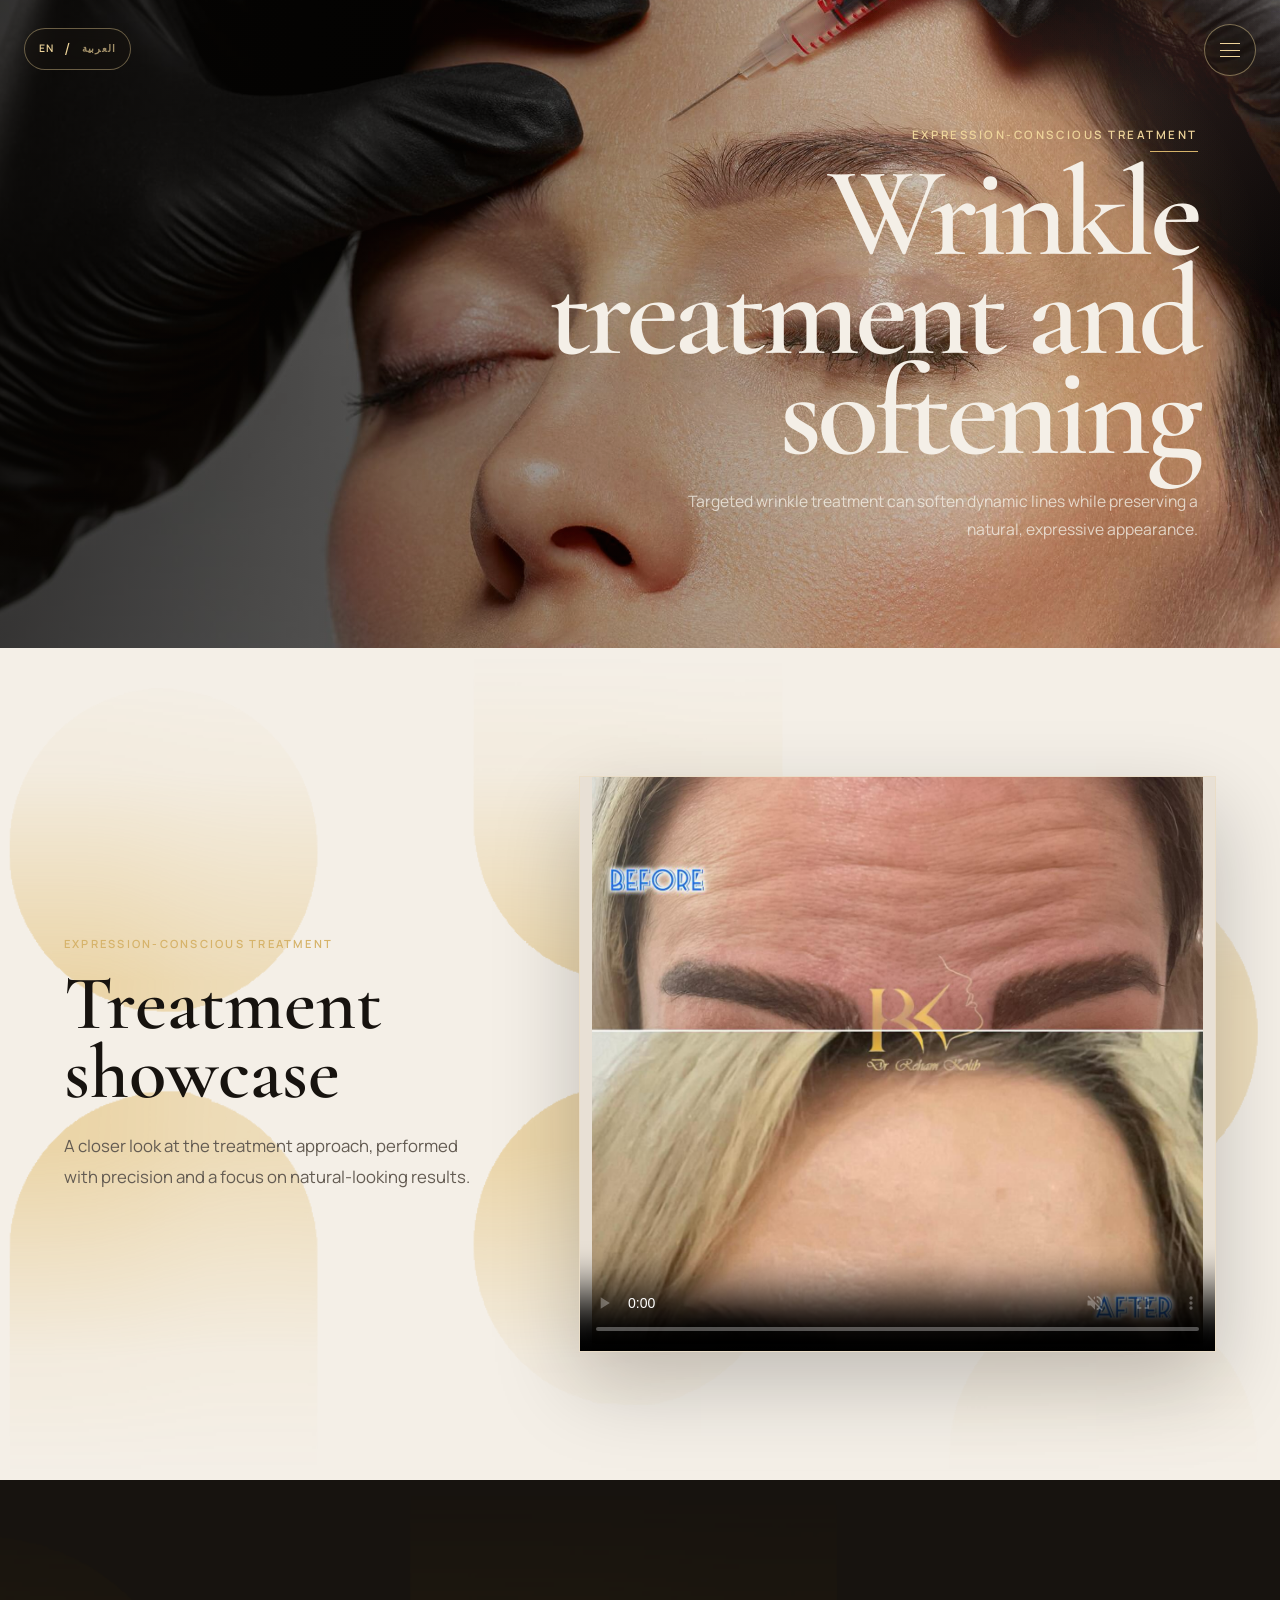
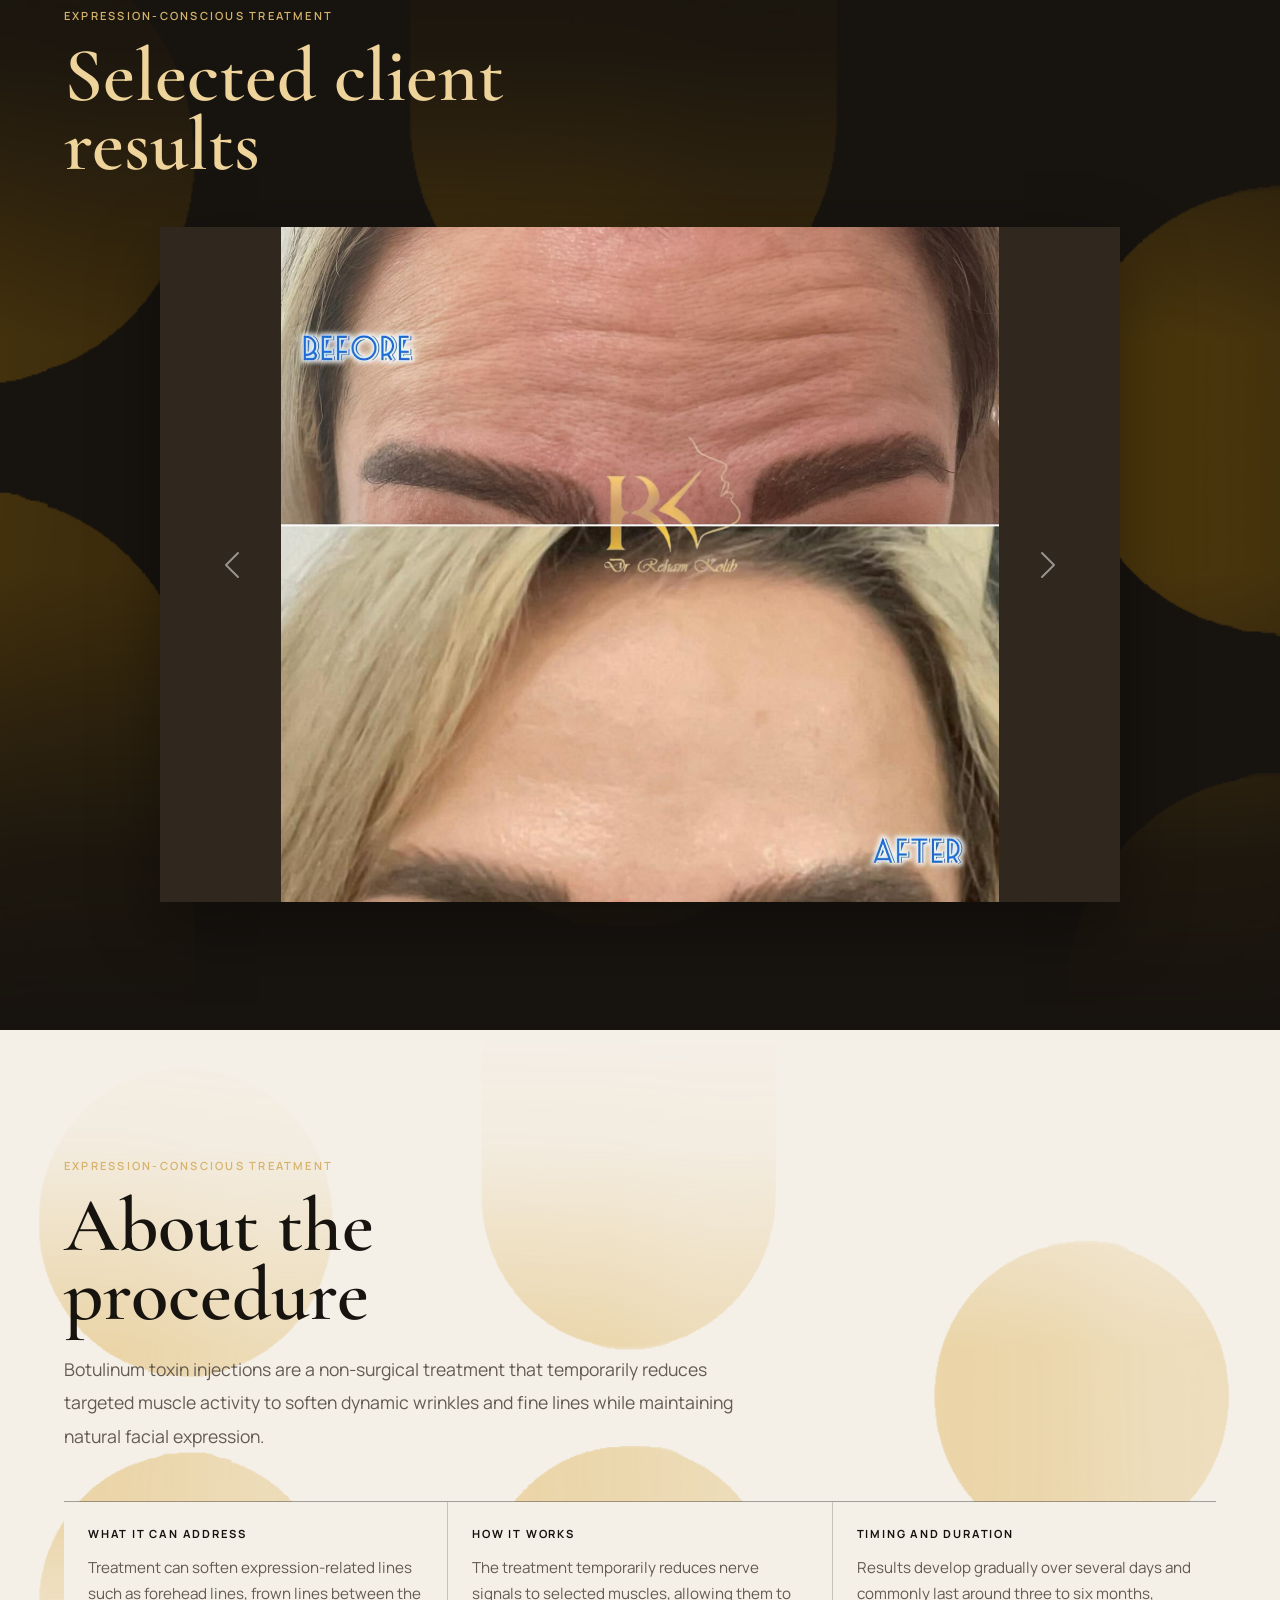
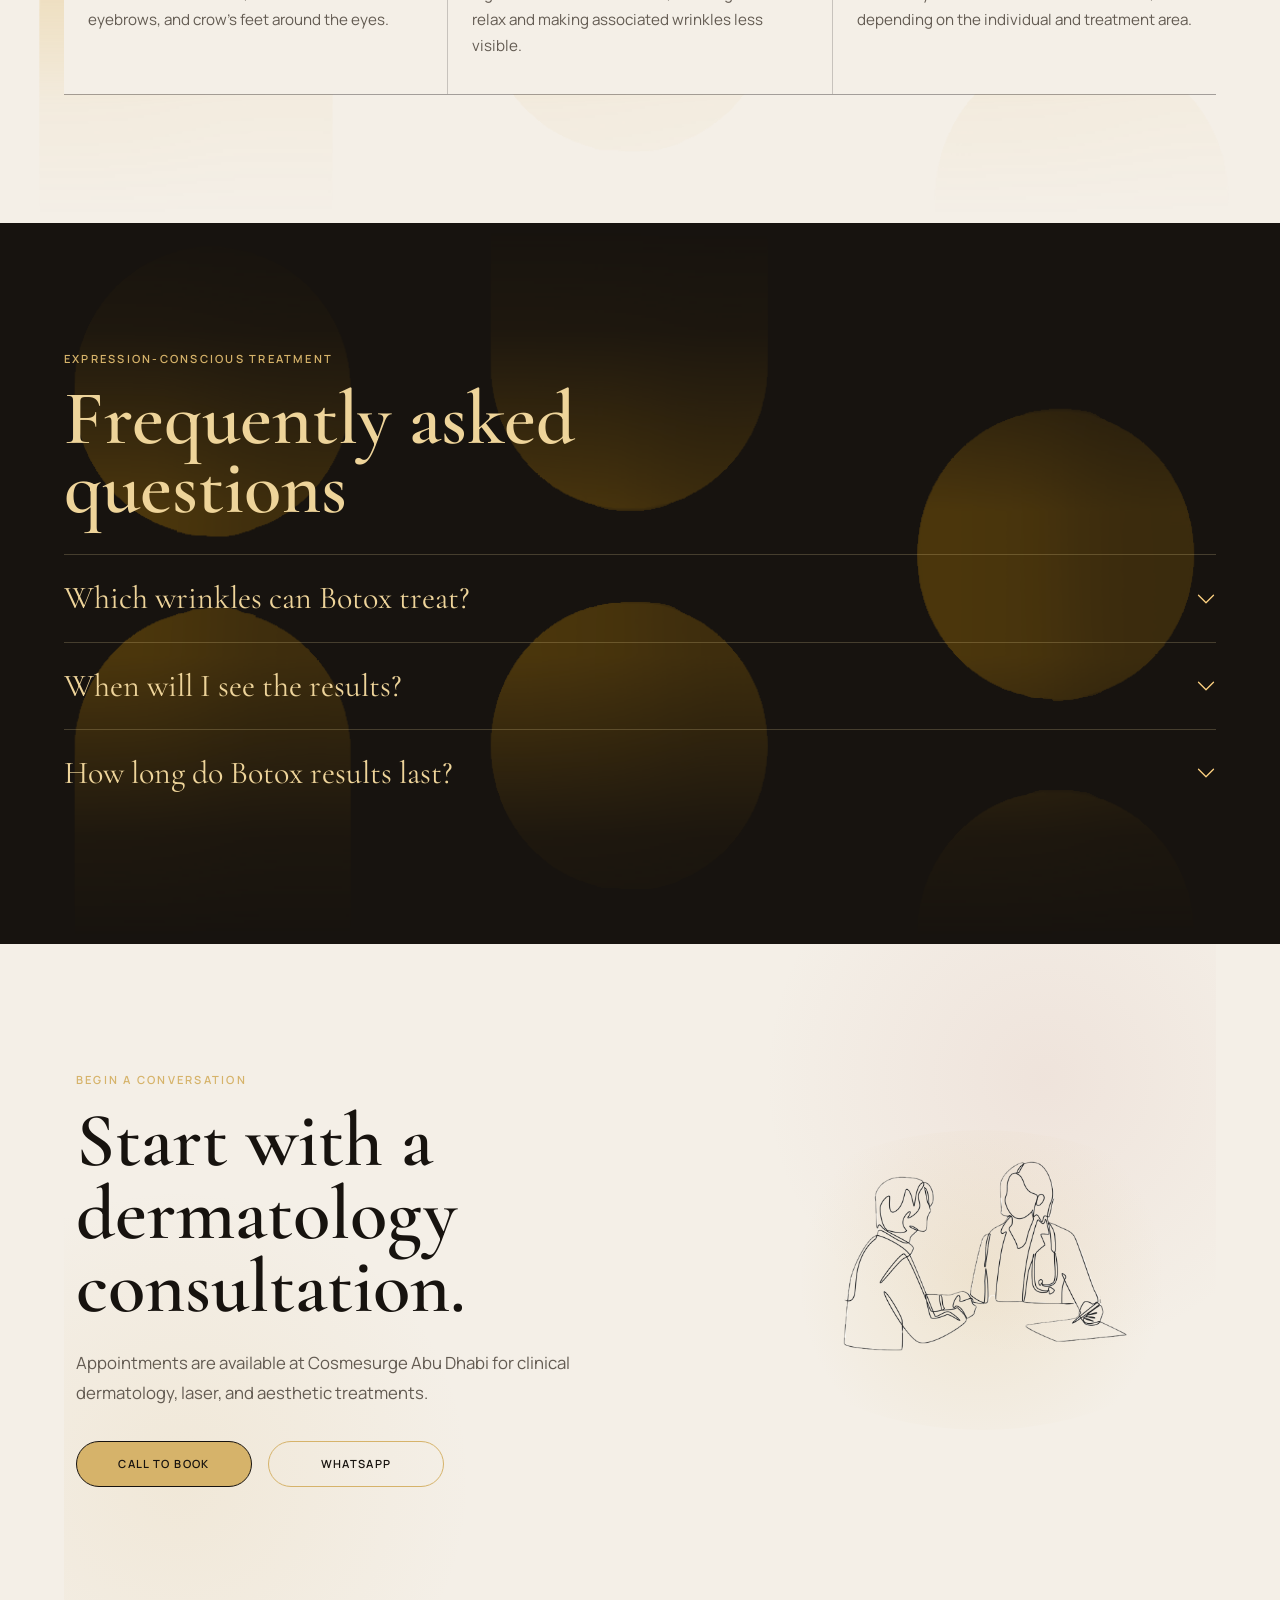
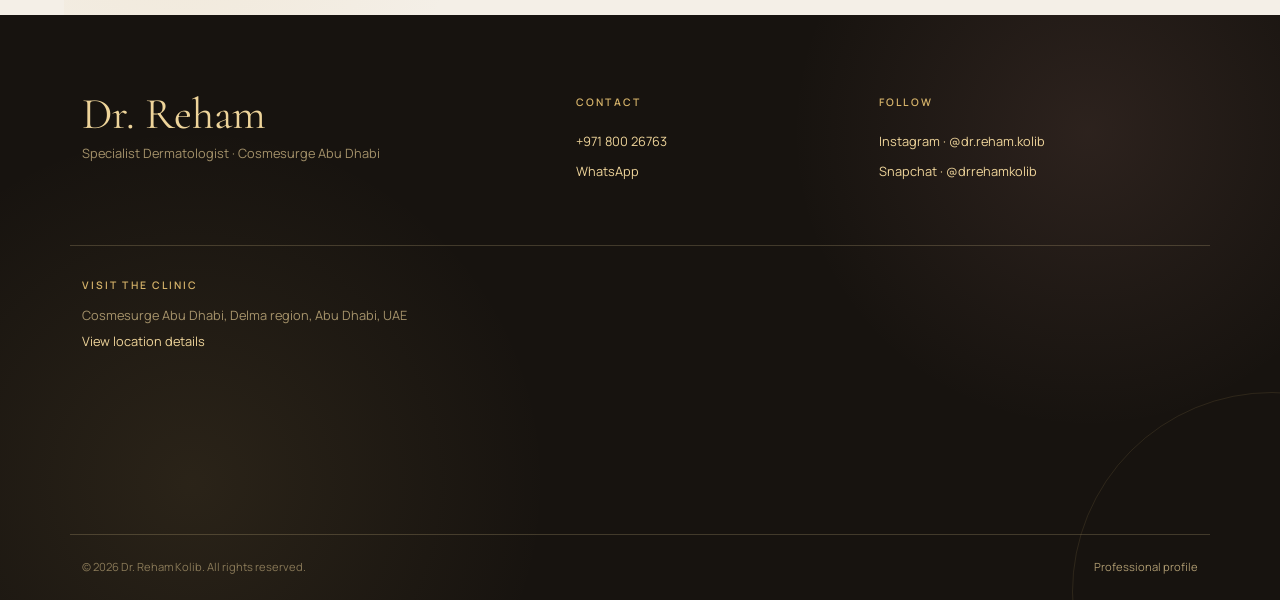
==== botox.html @ bf1d5ecc "fourth draft" ====
<!doctype html>
<html lang="en" dir="ltr">
<head>
    <meta charset="utf-8">
    <meta name="viewport" content="width=device-width, initial-scale=1">
    <meta name="description" content="Expression-conscious wrinkle treatment by Dr. Reham Kolib in Abu Dhabi.">
    <meta name="keywords" content="Botox Abu Dhabi, wrinkle treatment, aesthetic dermatology, Dr Reham Kolib">

    <!-- Fonts -->
    <link rel="preconnect" href="https://fonts.googleapis.com">
    <link rel="preconnect" href="https://fonts.gstatic.com" crossorigin>
    <link href="https://fonts.googleapis.com/css2?family=Cormorant+Garamond:wght@500;600;700&family=Manrope:wght@400;500;600&display=swap" rel="stylesheet">

    <!-- Bootstrap -->
    <link href="https://cdn.jsdelivr.net/npm/bootstrap@5.3.8/dist/css/bootstrap.min.css" rel="stylesheet" integrity="sha384-sRIl4kxILFvY47J16cr9ZwB07vP4J8+LH7qKQnuqkuIAvNWLzeN8tE5YBujZqJLB" crossorigin="anonymous">

    <link rel="stylesheet" href="stylesheet.css">

    <title>Wrinkle Treatment and Softening | Dr. Reham Kolib</title>
</head>

<body
    data-page="botox"
    data-video="images/botox.mp4"
    data-poster="images/botox1.png"
    data-gallery="images/botox1.png,images/botox2.png,images/botox4.png,images/botox5.png">

    <!-- Centralized Navigation Sidebar & Controls (Managed via components.js) -->
    <div id="sidebar-mount"></div>

    <!-- =========================================================
         HERO
    ========================================================== -->
    <header class="hero" id="home" aria-labelledby="hero-title">
        <div class="hero__panel" data-hero-bg="images/botox-stock.jpg"></div>
        <div class="hero__veil" aria-hidden="true"></div>

        <div class="hero__content container">
            <div class="hero__copy">
                <p class="hero__eyebrow" data-i18n="botoxEyebrow">
                    Expression-conscious treatment
                </p>

                <h1 id="hero-title" data-i18n="botoxTitle">
                    Wrinkle treatment and softening
                </h1>

                <p class="hero__description" data-i18n="botoxBody">
                    Targeted wrinkle treatment can soften dynamic lines while preserving a natural, expressive appearance.
                </p>
            </div>

            <div class="hero__scroll"></div>
        </div>
    </header>

    <!-- =========================================================
         MAIN
    ========================================================== -->
    <main class="detail-main procedure-page-main">

        <!-- VIDEO — LIGHT -->
        <section class="procedure-video section-light">
            <div class="procedure-section__heading">
                <p class="section-label" data-i18n="botoxEyebrow">
                    Expression-conscious treatment
                </p>

                <h2 data-i18n="procedureVideo">
                    Treatment showcase
                </h2>

                <p data-i18n="procedureVideoBody">
                    A closer look at the treatment approach, performed with precision and a focus on natural-looking results.
                </p>
            </div>

            <video
                class="procedure-video__player"
                controls
                muted
                loop
                playsinline
                preload="metadata"
                poster="images/botox1.png">
                <source src="images/botox.mp4" type="video/mp4">
            </video>
        </section>

        <!-- GALLERY — DARK -->
        <section class="procedure-gallery section-dark">
            <div class="procedure-section__heading">
                <p class="section-label" data-i18n="botoxEyebrow">
                    Expression-conscious treatment
                </p>

                <h2 data-i18n="procedureGallery">
                    Selected client results
                </h2>
            </div>

            <div id="procedure-carousel" class="carousel slide procedure-carousel" data-bs-ride="carousel" data-bs-interval="2500">
                <div class="carousel-inner"></div>

                <button class="carousel-control-prev" type="button" data-bs-target="#procedure-carousel" data-bs-slide="prev">
                    <span class="carousel-control-prev-icon" aria-hidden="true"></span>
                    <span class="visually-hidden" data-i18n="galleryPrevious">Previous image</span>
                </button>

                <button class="carousel-control-next" type="button" data-bs-target="#procedure-carousel" data-bs-slide="next">
                    <span class="carousel-control-next-icon" aria-hidden="true"></span>
                    <span class="visually-hidden" data-i18n="galleryNext">Next image</span>
                </button>
            </div>
        </section>

        <!-- IMAGE MODAL -->
        <div class="modal fade" id="procedure-image-modal" tabindex="-1" aria-hidden="true">
            <div class="modal-dialog modal-fullscreen-sm-down modal-xl modal-dialog-centered">
                <div class="modal-content bg-dark border-0">
                    <div class="modal-body p-0 position-relative">
                        <button type="button" class="btn-close btn-close-white position-absolute top-0 end-0 m-3" data-bs-dismiss="modal" aria-label="Close" style="z-index: 10;"></button>
                        <img id="procedure-modal-image" src="" alt="Treatment result">
                        <button id="procedure-modal-prev" type="button" class="carousel-control-prev" aria-label="Previous image">
                            <span class="carousel-control-prev-icon"></span>
                        </button>
                        <button id="procedure-modal-next" type="button" class="carousel-control-next" aria-label="Next image">
                            <span class="carousel-control-next-icon"></span>
                        </button>
                    </div>
                </div>
            </div>
        </div>

        <!-- PROCEDURE INFORMATION — LIGHT -->
        <section class="procedure-info section-light">
            <div class="procedure-section__heading">
                <p class="section-label" data-i18n="botoxEyebrow">
                    Expression-conscious treatment
                </p>

                <h2 data-i18n="procedureDetails">
                    About the procedure
                </h2>
            </div>

            <p class="procedure-info__body" data-i18n="botoxProcedureBody">
                Botulinum toxin injections are a non-surgical treatment that temporarily reduces targeted muscle activity to soften dynamic wrinkles and fine lines while maintaining natural facial expression.
            </p>

            <div class="procedure-info__grid">
                <div>
                    <strong data-i18n="botoxPointOneLabel">
                        What it can address
                    </strong>
                    <span data-i18n="botoxPointOne">
                        Treatment can soften expression-related lines such as forehead lines, frown lines between the eyebrows, and crow's feet around the eyes.
                    </span>
                </div>

                <div>
                    <strong data-i18n="botoxPointTwoLabel">
                        How it works
                    </strong>
                    <span data-i18n="botoxPointTwo">
                        The treatment temporarily reduces nerve signals to selected muscles, allowing them to relax and making associated wrinkles less visible.
                    </span>
                </div>

                <div>
                    <strong data-i18n="botoxPointThreeLabel">
                        Timing and duration
                    </strong>
                    <span data-i18n="botoxPointThree">
                        Results develop gradually over several days and commonly last around three to six months, depending on the individual and treatment area.
                    </span>
                </div>
            </div>
        </section>

        <!-- FAQ — DARK -->
        <section class="procedure-faq section-dark" id="faq">
            <div class="procedure-section__heading">
                <p class="section-label" data-i18n="botoxEyebrow">
                    Expression-conscious treatment
                </p>

                <h2 data-i18n="faqTitle">
                    Frequently asked questions
                </h2>
            </div>

            <div class="accordion accordion-flush" id="botox-faq">
                <!-- FAQ 1 -->
                <div class="accordion-item">
                    <h3 class="accordion-header">
                        <button class="accordion-button collapsed" type="button" data-bs-toggle="collapse" data-bs-target="#botox-faq-1" aria-expanded="false" data-i18n="botoxFaqQ1">
                            Which wrinkles can Botox treat?
                        </button>
                    </h3>
                    <div id="botox-faq-1" class="accordion-collapse collapse" data-bs-parent="#botox-faq">
                        <div class="accordion-body" data-i18n="botoxFaqA1"></div>
                    </div>
                </div>

                <!-- FAQ 2 -->
                <div class="accordion-item">
                    <h3 class="accordion-header">
                        <button class="accordion-button collapsed" type="button" data-bs-toggle="collapse" data-bs-target="#botox-faq-2" aria-expanded="false" data-i18n="botoxFaqQ2">
                            When will I see the results?
                        </button>
                    </h3>
                    <div id="botox-faq-2" class="accordion-collapse collapse" data-bs-parent="#botox-faq">
                        <div class="accordion-body" data-i18n="botoxFaqA2"></div>
                    </div>
                </div>

                <!-- FAQ 3 -->
                <div class="accordion-item">
                    <h3 class="accordion-header">
                        <button class="accordion-button collapsed" type="button" data-bs-toggle="collapse" data-bs-target="#botox-faq-3" aria-expanded="false" data-i18n="botoxFaqQ3">
                            How long do Botox results last?
                        </button>
                    </h3>
                    <div id="botox-faq-3" class="accordion-collapse collapse" data-bs-parent="#botox-faq">
                        <div class="accordion-body" data-i18n="botoxFaqA3"></div>
                    </div>
                </div>
            </div>
        </section>

        <!-- Centralized CTA Mount (Managed via components.js) -->
        <div id="cta-mount"></div>

    </main>

    <!-- Centralized Footer Mount (Managed via components.js) -->
    <div id="footer-mount"></div>

    <!-- Scripts -->
    <script src="https://cdn.jsdelivr.net/npm/bootstrap@5.3.8/dist/js/bootstrap.bundle.min.js" integrity="sha384-FKyoEForCGlyvwx9Hj09JcYn3nv7wiPVlz7YYwJrWVcXK/BmnVDxM+D2scQbITxI" crossorigin="anonymous" defer></script>
    <script src="components.js"></script>
    <script src="script.js" defer></script>

</body>
</html>
---- stylesheet.css ----
h1, h2, h3, h4, h5, h6 {
  margin-top:0
}
:root {
  --ink:#17130f;
  --gold:#d6b36a;
  --gold-soft:#eed49a;
  --paper:#f4efe7
}
* {
  box-sizing:border-box
}
html {
  scroll-behavior:smooth;
  scroll-snap-type:y proximity
}
body {
  margin:0;
  background:var(--paper);
  color:var(--ink);
  font-family:"Manrope", sans-serif;
  font-size:1.05rem;
  font-weight:400
}
body.menu-is-open {
  overflow:hidden
}
.language-switcher {
  position:fixed;
  top:1.75rem;
  left:1.5rem;
  z-index:1100;
  display:flex;
  align-items:center;
  gap:0.45rem;
  padding:0.45rem 0.7rem;
  border:1px solid rgba(238, 212, 154, 0.4);
  border-radius:100px;
  background:rgba(23, 19, 15, 0.48);
  color:var(--gold-soft);
  backdrop-filter:blur(8px)
}
.language-switcher__button {
  padding:0.15rem 0.2rem;
  border:0;
  background:transparent;
  color:rgba(238, 212, 154, 0.65);
  cursor:pointer;
  font-family:"Manrope", sans-serif;
  font-size:0.65rem;
  font-weight:600;
  letter-spacing:0.08em;
  transition:color 200ms ease
}
.language-switcher__button:hover, .language-switcher__button:focus-visible, .language-switcher__button.is-active {
  color:var(--gold-soft)
}
.language-switcher__button:focus-visible {
  outline:none
}
.menu-toggle {
  position:fixed;
  top:1.5rem;
  right:1.5rem;
  z-index:1100;
  display:grid;
  width:3.25rem;
  height:3.25rem;
  padding:0.8rem;
  border:1px solid rgba(238, 212, 154, 0.45);
  border-radius:50%;
  background:rgba(23, 19, 15, 0.48);
  cursor:pointer;
  place-content:center;
  transition:background 300ms ease, border-color 300ms ease
}
.menu-toggle:hover, .menu-toggle:focus-visible {
  background:var(--ink);
  border-color:var(--gold)
}
.menu-toggle:focus-visible {
  outline:2px solid var(--gold-soft);
  outline-offset:4px
}
.menu-toggle__line {
  display:block;
  width:1.25rem;
  height:1px;
  margin:0.16rem 0;
  background:var(--gold-soft);
  transition:transform 300ms ease, opacity 200ms ease
}
.menu-toggle.is-active .menu-toggle__line:nth-child(1) {
  transform:translateY(0.32rem) rotate(45deg)
}
.menu-toggle.is-active .menu-toggle__line:nth-child(2) {
  opacity:0
}
.menu-toggle.is-active .menu-toggle__line:nth-child(3) {
  transform:translateY(-0.32rem) rotate(-45deg)
}
.sidebar-backdrop {
  position:fixed;
  inset:0;
  z-index:900;
  visibility:hidden;
  background:rgba(8, 6, 4, 0.42);
  backdrop-filter:blur(0);
  opacity:0;
  transition:opacity 400ms ease, visibility 400ms ease, backdrop-filter 400ms ease
}
.sidebar-backdrop.is-visible {
  visibility:visible;
  backdrop-filter:blur(8px);
  opacity:1
}
.site-sidebar {
  position:fixed;
  inset:0 0 0 auto;
  z-index:1000;
  display:flex;
  width:min(28rem, 88vw);
  height:100svh;
  padding:7rem 4rem 3rem;
  overflow-y:auto;
  overscroll-behavior:contain;
  visibility:hidden;
  background:var(--ink);
  box-shadow:-1.5rem 0 4rem rgba(8, 6, 4, 0.18);
  opacity:0;
  transform:translateX(100%);
  transition:opacity 400ms ease, transform 500ms cubic-bezier(0.22, 1, 0.36, 1), visibility 500ms
}
.site-sidebar.is-visible {
  visibility:visible;
  opacity:1;
  transform:translateX(0)
}
.site-sidebar__inner {
  flex:0 0 auto;
  width:100%
}
.site-sidebar__eyebrow, .site-sidebar__title {
  color:var(--gold)
}
.site-sidebar__eyebrow {
  margin:0 0 3rem;
  font-size:0.7rem;
  font-weight:600;
  letter-spacing:0.28em;
  text-transform:uppercase
}
.site-sidebar__title {
  max-width:18rem;
  margin:0 0 4rem;
  font-family:"Cormorant Garamond", serif;
  font-size:clamp(2.5rem, 4vw, 3rem);
  line-height:0.95
}
.site-sidebar__nav {
  padding:0 0 3rem;
  margin:0;
  list-style:none
}
.site-sidebar__item {
  opacity:0;
  transform:translateY(1rem)
}
.site-sidebar.is-visible .site-sidebar__item {
  animation:nav-item-in 600ms cubic-bezier(0.22, 1, 0.36, 1) forwards
}
.site-sidebar.is-visible .site-sidebar__item:nth-child(1) {
  animation-delay:100ms
}
.site-sidebar.is-visible .site-sidebar__item:nth-child(2) {
  animation-delay:170ms
}
.site-sidebar.is-visible .site-sidebar__item:nth-child(3) {
  animation-delay:240ms
}
.site-sidebar.is-visible .site-sidebar__item:nth-child(4) {
  animation-delay:310ms
}
.site-sidebar.is-visible .site-sidebar__item:nth-child(5) {
  animation-delay:380ms
}
.site-sidebar.is-visible .site-sidebar__item:nth-child(6) {
  animation-delay:450ms
}
.site-sidebar.is-visible .site-sidebar__item:nth-child(7) {
  animation-delay:520ms
}
.site-sidebar__item a {
  display:inline-flex;
  align-items:center;
  gap:0.75rem;
  padding:0.65rem 0;
  color:var(--gold-soft);
  font-family:"Cormorant Garamond", serif;
  font-size:clamp(2rem, 4vw, 3rem);
  line-height:1;
  text-decoration:none;
  transition:color 200ms ease, transform 200ms ease
}
.site-sidebar__item a .bi {
  font-size:0.75em;
  opacity:0.6;
  transition:opacity 200ms ease, transform 300ms ease
}
.site-sidebar__item a:hover, .site-sidebar__item a:focus-visible {
  color:#fff4d4;
  transform:translateX(0.5rem)
}
.site-sidebar__item a:hover .bi {
  opacity:1;
  transform:scale(1.15)
}
.site-sidebar__item a:focus-visible {
  outline:1px solid var(--gold);
  outline-offset:0.35rem
}
.site-sidebar__item+.site-sidebar__item {
  border-top:1px solid rgba(238, 212, 154, 0.14)
}
.site-sidebar__item details summary {
  display:inline-block;
  padding:0.65rem 0;
  color:var(--gold-soft);
  cursor:pointer;
  font-family:"Cormorant Garamond", serif;
  font-size:clamp(2rem, 4vw, 3rem);
  line-height:1;
  list-style:none
}
.site-sidebar__item details summary::-webkit-details-marker {
  display:none
}
.site-sidebar__item details summary::after {
  display:inline-block;
  width:0.55rem;
  height:0.55rem;
  margin-inline-start:0.9rem;
  border-inline-end:1px solid var(--gold);
  border-block-end:1px solid var(--gold);
  content:"";
  transform:translateY(-0.15rem) rotate(45deg);
  transition:transform 250ms ease
}
.site-sidebar__item details[open] summary::after {
  transform:translateY(0.15rem) rotate(225deg)
}
.site-sidebar__subnav {
  max-height:0;
  padding:0.5rem 0 0.75rem 1rem;
  margin:0;
  overflow:hidden;
  list-style:none;
  opacity:0;
  transform:translateY(-0.5rem);
  transition:max-height 350ms ease, opacity 250ms ease, transform 350ms ease
}
.site-sidebar__item details[open] .site-sidebar__subnav {
  max-height:14rem;
  opacity:1;
  transform:translateY(0)
}
.site-sidebar__subnav a {
  padding:0.35rem 0;
  font-family:"Cormorant Garamond", serif;
  font-size:1.6rem;
  letter-spacing:0.03em
}
.site-sidebar__subnav li+li {
  border-top:1px solid rgba(238, 212, 154, 0.14)
}
@keyframes nav-item-in {
  to {
  opacity:1;
  transform:translateY(0)
}
}
.hero {
  position:relative;
  min-height:58svh;
  display:flex;
  align-items:center;
  overflow:hidden;
  isolation:isolate;
  background:#211b16;
  color:#f4efe7
}
.hero__panel {
  position:absolute;
  inset:0;
  z-index:-3;
  width:100%;
  background-color:#514233;
  background-image:url("images/healthy.png");
  background-position:center;
  background-size:cover;
  background-repeat:no-repeat;
  transform:scale(1.02)
}
.hero__veil {
  position:absolute;
  inset:0;
  z-index:-2;
  width:100%;
  background:linear-gradient( 90deg, rgba(8, 6, 4, 0.78) 0%, rgba(8, 6, 4, 0.45) 55%, rgba(8, 6, 4, 0.22) 100% )
}
.hero__content {
  position:relative;
  min-height:58svh;
  display:flex;
  align-items:center;
  padding-top:4rem;
  padding-bottom:3rem
}
.hero__copy {
  max-width:48rem;
  margin-left:auto;
  text-align:right
}
.hero__eyebrow {
  margin:0 0 1.25rem;
  color:var(--gold-soft);
  font-size:0.72rem;
  font-weight:600;
  letter-spacing:0.22em;
  text-transform:uppercase
}
.hero h1 {
  margin:0;
  font-family:"Cormorant Garamond", serif;
  font-size:clamp(4.5rem, 10vw, 9rem);
  font-weight:600;
  line-height:0.78;
  letter-spacing:-0.04em
}
.hero__subtitle {
  margin:1.75rem 0 0;
  color:#f4efe7;
  font-family:"Cormorant Garamond", serif;
  font-size:clamp(1.8rem, 3vw, 3rem);
  line-height:1
}
.hero__description {
  max-width:34rem;
  margin:1.5rem 0 0 auto;
  color:rgba(244, 239, 231, 0.78);
  font-size:0.98rem;
  line-height:1.8
}
.hero__actions {
  display:flex;
  align-items:center;
  justify-content:flex-end;
  gap:1rem;
  margin-top:2rem;
  flex-wrap:nowrap
}
.hero__secondary-link {
  display:inline-flex;
  align-items:center;
  justify-content:center;
  gap:0.7rem;
  min-width:11rem;
  height:2.9rem;
  padding:0.75rem 1.25rem;
  border:1px solid var(--gold);
  border-radius:100px;
  background:transparent;
  color:#f4efe7;
  font-family:"Manrope", sans-serif;
  font-size:0.7rem;
  font-weight:600;
  line-height:1;
  letter-spacing:0.12em;
  text-decoration:none;
  text-transform:uppercase;
  white-space:nowrap;
  transition:background 200ms ease, color 200ms ease, transform 200ms ease
}
.hero__secondary-link:hover, .hero__secondary-link:focus-visible {
  background:var(--gold-soft);
  color:var(--ink);
  transform:translateY(-2px)
}
.hero__scroll {
  position:absolute;
  right:0;
  bottom:2rem;
  display:flex;
  align-items:center;
  gap:0.7rem;
  color:rgba(244, 239, 231, 0.65);
  font-size:0.65rem;
  font-weight:600;
  letter-spacing:0.18em;
  text-transform:uppercase;
  writing-mode:vertical-rl
}
.hero__scroll span:last-child {
  font-size:1rem;
  animation:heroScroll 1.8s ease-in-out infinite
}
html[dir="rtl"] .hero__copy {
  margin-left:0;
  margin-right:auto;
  text-align:right
}
html[dir="rtl"] .hero__description {
  margin-left:0;
  margin-right:auto
}
html[dir="rtl"] .hero__actions {
  justify-content:flex-start;
  flex-direction:row
}
html[dir="rtl"] .hero__actions {
  width:100%;
  justify-content:flex-start
}
.book-button {
  display:inline-flex;
  align-items:center;
  justify-content:center;
  min-width:11rem;
  height:2.9rem;
  padding:0.75rem 1.25rem;
  border:1px solid var(--gold);
  border-radius:100px;
  background:var(--gold);
  color:var(--ink);
  font-family:"Manrope", sans-serif;
  font-size:0.7rem;
  font-weight:600;
  line-height:1;
  letter-spacing:0.12em;
  text-decoration:none;
  text-transform:uppercase;
  white-space:nowrap;
  transition:background 200ms ease, color 200ms ease, transform 200ms ease, box-shadow 200ms ease
}
.book-button .bi {
  font-size:1.1em;
  transition:transform 300ms ease
}
.book-button:hover .bi {
  transform:scale(1.15)
}
.book-button:hover, .book-button:focus-visible {
  background:var(--gold-soft);
  color:var(--ink);
  transform:translateY(-4px) scale(1.02);
  box-shadow:0 1rem 2rem rgba(0, 0, 0, 0.15)
}
.book-button:focus-visible {
  outline:2px solid var(--gold);
  outline-offset:4px
}
.content-section .book-button {
  color:var(--ink);
  border-color:var(--ink)
}
.content-section .book-button:hover, .content-section .book-button:focus-visible {
  background:var(--ink);
  color:var(--gold-soft)
}
.quick-stats {
  display:grid;
  grid-template-columns:repeat(4, 1fr);
  border-bottom:1px solid rgba(23, 19, 15, 0.15);
  background:var(--paper)
}
.quick-stats__item {
  min-height:9rem;
  display:flex;
  flex-direction:column;
  justify-content:center;
  padding:1.5rem 2rem;
  border-right:1px solid rgba(23, 19, 15, 0.15)
}
.quick-stats__item:last-child {
  border-right:0
}
.quick-stats__item strong {
  color:var(--ink);
  font-family:"Cormorant Garamond", serif;
  font-size:2.8rem;
  font-weight:600;
  line-height:1
}
.quick-stats__item span {
  margin-top:0.6rem;
  color:#635b52;
  font-size:0.7rem;
  font-weight:600;
  letter-spacing:0.12em;
  text-transform:uppercase
}
.treatments-section {
  padding:4rem 0;
  background:#e8e0d5
}
.section-heading {
  max-width:48rem;
  margin-bottom:3rem
}
.section-label {
  margin-bottom:1rem;
  color:var(--gold);
  font-size:0.7rem;
  font-weight:600;
  letter-spacing:0.2em;
  text-transform:uppercase
}
.section-heading h2 {
  margin:0 0 1.5rem;
  font-family:"Cormorant Garamond", serif;
  font-size:clamp(3.5rem, 6vw, 6rem);
  font-weight:600;
  line-height:0.88
}
.section-heading>p:last-child {
  max-width:38rem;
  margin:0;
  color:#635b52;
  line-height:1.8
}
.treatment-grid {
  display:grid;
  grid-template-columns:repeat(3, 1fr);
  gap:1px;
  background:rgba(23, 19, 15, 0.2)
}
.treatment-card {
  position:relative;
  min-height:20rem;
  display:flex;
  flex-direction:column;
  justify-content:space-between;
  padding:2.5rem;
  background:var(--paper);
  color:var(--ink);
  text-decoration:none;
  overflow:hidden;
  transition:transform 400ms ease, background 400ms ease, color 400ms ease
}
.treatment-card:hover {
  z-index:2;
  transform:translateY(-0.6rem) scale(1.02);
  background:#fffaf3;
  color:var(--ink);
  box-shadow:0 1.5rem 4rem rgba(30, 24, 18, 0.08)
}
.treatment-card--dark {
  background:var(--ink);
  color:var(--gold-soft)
}
.treatment-card--dark:hover {
  background:#211b16;
  color:var(--gold-soft)
}
.treatment-card--gold {
  background:var(--gold);
  color:var(--ink)
}
.treatment-card--gold:hover {
  background:#e1bf78
}
.treatment-card__number {
  font-size:0.7rem;
  font-weight:600;
  letter-spacing:0.2em
}
.treatment-card h3 {
  max-width:18rem;
  margin:0 0 1rem;
  font-family:"Cormorant Garamond", serif;
  font-size:clamp(2.7rem, 4vw, 4.2rem);
  font-weight:600;
  line-height:0.9
}
.treatment-card p {
  max-width:22rem;
  margin:0;
  opacity:0.72;
  font-size:0.92rem;
  line-height:1.8
}
.treatment-card__arrow {
  align-self:flex-end;
  font-size:2rem;
  transition:transform 300ms ease
}
.treatment-card:hover .treatment-card__arrow {
  transform:translateX(0.6rem)
}
.projects {
  background:var(--paper)
}
.projects__intro {
  max-width:72rem;
  margin:0 auto;
  padding:4rem 2rem 3rem;
  text-align:center
}
.projects__intro h2 {
  margin:0 0 1.5rem;
  font-family:"Cormorant Garamond", serif;
  font-size:clamp(3.5rem, 7vw, 6rem);
  font-weight:600;
  line-height:0.9
}
.projects__intro>p:last-child {
  max-width:32rem;
  margin:0 auto;
  color:#635b52;
  line-height:1.8
}
.project {
  display:grid;
  grid-template-columns:42% 58%;
  align-items:center;
  max-width:90rem;
  margin:2rem auto;
  padding:4rem 2rem;
  background:var(--paper);
  border-radius:2rem
}
.project.has-adjusted-comparison {
  grid-template-columns:calc(100% - var(--comparison-width)) var(--comparison-width)
}
.project--reverse {
  grid-template-columns:58% 42%
}
.project--reverse.has-adjusted-comparison {
  grid-template-columns:var(--comparison-width) calc(100% - var(--comparison-width))
}
.project--reverse .project__details {
  grid-column:2;
  grid-row:1
}
.project--reverse .comparison {
  grid-column:1;
  grid-row:1
}
.project--dark {
  background:var(--ink);
  color:var(--gold-soft);
  box-shadow:0 1rem 3rem rgba(8, 6, 4, 0.08)
}
.project__details {
  display:flex;
  flex-direction:column;
  justify-content:center;
  padding:4rem clamp(3rem, 5vw, 6rem)
}
.project__number {
  margin:0 0 2rem;
  color:var(--gold);
  font-size:0.7rem;
  font-weight:600;
  letter-spacing:0.28em
}
.project__details h3 {
  margin:0 0 1.5rem;
  font-family:"Cormorant Garamond", serif;
  font-size:clamp(3rem, 5vw, 5.5rem);
  font-weight:500;
  line-height:0.9;
  text-align:left
}
.project__details>p:nth-of-type(2) {
  max-width:18rem;
  margin:0 0 2.5rem;
  color:#635b52;
  font-size:1.05rem;
  line-height:1.8
}
.project--dark .project__details>p:nth-of-type(2) {
  color:rgba(238, 212, 154, 0.72)
}
.project__actions {
  display:flex;
  align-items:center;
  gap:1rem;
  margin-top:0;
  flex-wrap:wrap
}
.project__actions .book-button, .project__actions .text-link {
  flex:0 0 auto;
  margin-top:0
}
.project__actions .text-link {
  background:transparent
}
.project--dark .project__actions .text-link {
  color:var(--gold-soft)
}
.project--dark .project__actions .text-link:hover, .project--dark .project__actions .text-link:focus-visible {
  background:var(--gold-soft);
  color:var(--ink)
}
.text-link {
  display:inline-flex;
  align-items:center;
  justify-content:center;
  gap:0.7rem;
  min-width:11rem;
  height:2.9rem;
  padding:0.75rem 1.25rem;
  border:1px solid var(--gold);
  border-radius:100px;
  background:transparent;
  color:var(--ink);
  font-family:"Manrope", sans-serif;
  font-size:0.7rem;
  font-weight:600;
  line-height:1;
  letter-spacing:0.12em;
  text-decoration:none;
  text-transform:uppercase;
  white-space:nowrap;
  transition:background 200ms ease, color 200ms ease, transform 200ms ease
}
.text-link span {
  transition:transform 200ms ease
}
.text-link:hover, .text-link:focus-visible {
  background:var(--gold);
  color:var(--ink);
  transform:translateY(-4px) scale(1.02);
  box-shadow:0 1rem 2rem rgba(0, 0, 0, 0.1)
}
.text-link:hover span {
  transform:translateX(0.35rem)
}
.text-link:focus-visible {
  outline:2px solid var(--gold);
  outline-offset:4px
}
html[dir="rtl"] .project__details h3 {
  text-align:right
}
html[dir="rtl"] .project--dark .project__details h3 {
  transform:skewX(-8deg);
  transform-origin:left center
}
html[dir="rtl"] .project--reverse .project__details h3 {
  transform:skewX(8deg);
  transform-origin:right center
}
.why-section {
  padding:4rem 0;
  background:var(--ink);
  color:var(--gold-soft)
}
.section-heading--light h2 {
  color:var(--gold-soft)
}
.section-heading--light>p:last-child {
  color:rgba(238, 212, 154, 0.72)
}
.why-grid {
  display:grid;
  grid-template-columns:repeat(4, 1fr);
  gap:1px;
  background:rgba(238, 212, 154, 0.2)
}
.why-card {
  min-height:17rem;
  padding:2rem;
  background:var(--ink)
}
.why-card>span {
  color:var(--gold);
  font-size:0.7rem;
  font-weight:600;
  letter-spacing:0.18em
}
.why-card h3 {
  margin:3rem 0 1rem;
  font-family:"Cormorant Garamond", serif;
  font-size:2.5rem;
  font-weight:600;
  line-height:0.9
}
.why-card p {
  margin:0;
  color:rgba(238, 212, 154, 0.68);
  font-size:0.9rem;
  line-height:1.8
}
.journey-section {
  padding:4rem 0;
  background:var(--paper)
}
.journey-list {
  border-top:1px solid rgba(23, 19, 15, 0.2)
}
.journey-step {
  display:grid;
  grid-template-columns:8rem 1fr;
  gap:3rem;
  padding:1.5rem 0;
  border-bottom:1px solid rgba(23, 19, 15, 0.2);
  transition:padding-left 300ms ease
}
.journey-step:hover {
  padding-left:1rem
}
.journey-step__number {
  color:var(--gold);
  font-size:0.75rem;
  font-weight:600;
  letter-spacing:0.18em
}
.journey-step h3 {
  margin:0 0 0.75rem;
  font-family:"Cormorant Garamond", serif;
  font-size:clamp(2.3rem, 4vw, 4rem);
  font-weight:600;
  line-height:0.9
}
.journey-step p {
  max-width:38rem;
  margin:0;
  color:#635b52;
  line-height:1.8
}
.home-faq {
  padding:4rem 0;
  background:var(--ink);
  color:var(--gold-soft)
}
.home-faq__accordion {
  border-top:1px solid rgba(238, 212, 154, 0.25)
}
.home-faq .accordion-item {
  background:transparent;
  border-bottom:1px solid rgba(238, 212, 154, 0.25)
}
.home-faq .accordion-button {
  padding:2rem 0;
  background:transparent;
  color:var(--gold-soft);
  box-shadow:none;
  font-family:"Cormorant Garamond", serif;
  font-size:clamp(1.8rem, 3vw, 2.8rem)
}
.home-faq .accordion-button::after {
  filter:brightness(0) invert(1)
}
.home-faq .accordion-button:not(.collapsed) {
  background:transparent;
  color:var(--gold)
}
.home-faq .accordion-body {
  max-width:48rem;
  padding:0 0 2rem;
  color:rgba(238, 212, 154, 0.72);
  line-height:1.8
}
.home-contact {
  min-height:auto;
  display:grid;
  grid-template-columns:minmax(0, 1fr) minmax(20rem, 0.75fr);
  align-items:center;
  gap:clamp(3rem, 7vw, 7rem);
  padding-top:5rem;
  padding-bottom:5rem
}
.home-contact__content {
  max-width:52rem
}
.home-contact__image {
  position:relative;
  width:100%;
  max-width:28rem;
  margin:0 auto
}
.home-contact__image img {
  display:block;
  width:100%;
  object-fit:cover;
  padding:0.65rem
}
.home-contact__content {
  max-width:52rem
}
.home-contact h2 {
  max-width:48rem;
  margin:0 0 1.5rem;
  font-family:"Cormorant Garamond", serif;
  font-size:clamp(4rem, 7vw, 7rem);
  font-weight:600;
  line-height:0.85
}
.home-contact p:not(.section-label) {
  max-width:34rem;
  margin:0;
  color:#635b52;
  line-height:1.8
}
.home-contact__actions {
  display:flex;
  align-items:center;
  gap:1rem;
  margin-top:2rem;
  flex-wrap:wrap
}
.about-section {
  display:grid;
  grid-template-columns:minmax(0, 1.4fr) minmax(16rem, 0.6fr);
  gap:clamp(2rem, 6vw, 5rem);
  min-height:auto;
  align-items:center;
  max-width:75rem;
  padding-top:4rem;
  padding-bottom:4rem
}
.about-section h2 {
  max-width:42rem;
  margin:0 0 1.75rem;
  font-family:"Cormorant Garamond", serif;
  font-size:clamp(3.5rem, 7vw, 6.5rem);
  font-weight:600;
  line-height:0.9
}
.about-section__content>p:last-child {
  max-width:42rem;
  margin:0;
  color:#635b52;
  font-size:1rem;
  line-height:1.9
}
.about-section--new .about-section__content>p:not(.section-label) {
  max-width:42rem;
  margin:0;
  color:#635b52;
  font-size:1rem;
  line-height:1.9
}
.about-section--new .text-link {
  margin-top:1.75rem
}
.about-section__side {
  display:flex;
  flex-direction:column;
  gap:2.5rem;
  align-self:stretch;
  justify-content:center
}
.about-section__portrait {
  position:relative;
  width:min(100%, 22rem);
  margin:0 auto;
  padding:0.65rem;
  border:1px solid var(--gold);
  border-radius:8rem 8rem 1.5rem 1.5rem;
  background:rgba(214, 179, 106, 0.12)
}
.about-section__portrait::before {
  position:absolute;
  inset:0.65rem;
  border:1px solid rgba(214, 179, 106, 0.35);
  border-radius:7.4rem 7.4rem 1rem 1rem;
  content:"";
  pointer-events:none
}
.about-section__portrait img {
  display:block;
  width:100%;
  aspect-ratio:4 / 5;
  border-radius:7.4rem 7.4rem 1rem 1rem;
  object-fit:cover
}
.about-section__side .about-section__facts {
  width:100%;
  border-top:1px solid rgba(23, 19, 15, 0.2)
}
.about-section__fact {
  display:grid;
  grid-template-columns:3rem 1fr;
  column-gap:1rem;
  padding:1rem 0;
  border-bottom:1px solid rgba(23, 19, 15, 0.2)
}
.about-section__fact-number {
  grid-row:span 2;
  color:var(--gold);
  font-size:0.7rem;
  font-weight:600;
  letter-spacing:0.12em
}
.about-section__fact strong {
  color:var(--ink);
  font-size:0.65rem;
  letter-spacing:0.16em;
  text-transform:uppercase
}
.about-section__fact>span:last-child {
  margin-top:0.25rem;
  color:#635b52;
  font-size:0.85rem;
  line-height:1.5
}
.intro-section {
  max-width:56rem;
  min-height:45vh;
  padding-block:8rem
}
.intro-section h2 {
  max-width:38rem;
  margin:0 0 1.5rem;
  font-family:"Cormorant Garamond", serif;
  font-size:clamp(2.8rem, 6vw, 5rem);
  font-weight:600;
  line-height:0.95
}
.intro-section__copy {
  max-width:30rem;
  color:#635b52;
  line-height:1.8
}
.content-section {
  width:100%;
  max-width:72rem;
  margin-inline:auto;
  padding-block:8rem
}
.content-section h2 {
  max-width:45rem;
  margin:0 0 1.5rem;
  font-family:"Cormorant Garamond", serif;
  font-size:clamp(2.8rem, 6vw, 5rem);
  font-weight:600;
  line-height:0.95
}
.content-section>p:last-child {
  max-width:32rem;
  color:#635b52;
  line-height:1.8
}
.content-section>p:not(.section-label) {
  max-width:32rem;
  color:#635b52;
  line-height:1.8
}
.content-section--dark {
  background:var(--ink);
  color:var(--gold-soft)
}
.content-section--dark p:last-child {
  color:rgba(238, 212, 154, 0.75)
}
.js-ready .projects__intro>*, .js-ready .project__details>*, .js-ready .content-section>*, .js-ready .about-section>*, .js-ready .procedure-video>*, .js-ready .procedure-gallery>*, .js-ready .procedure-info>*, .js-ready .procedure-faq>*, .js-ready .treatment-grid>*, .js-ready .client-gallery>* {
  opacity:0;
  transform:translateY(2rem);
  transition:opacity 1000ms cubic-bezier(0.25, 1, 0.5, 1), transform 1000ms cubic-bezier(0.25, 1, 0.5, 1);
  will-change:opacity, transform
}
.js-ready .reveal-zoom {
  opacity:0;
  transform:scale(1.05);
  transition:opacity 1200ms cubic-bezier(0.25, 1, 0.5, 1), transform 1200ms cubic-bezier(0.25, 1, 0.5, 1);
  will-change:opacity, transform
}
.js-ready .reveal-visible>*, .js-ready .reveal-zoom.reveal-visible {
  opacity:1;
  transform:translateY(0) scale(1)
}
.js-ready .reveal-visible>*:nth-child(1) {
  transition-delay:50ms
}
.js-ready .reveal-visible>*:nth-child(2) {
  transition-delay:150ms
}
.js-ready .reveal-visible>*:nth-child(3) {
  transition-delay:250ms
}
.js-ready .reveal-visible>*:nth-child(4) {
  transition-delay:350ms
}
.js-ready .reveal-visible>*:nth-child(5) {
  transition-delay:450ms
}
.js-ready html[dir="rtl"] .project--dark .project__details h3, .js-ready html[dir="rtl"] .project--reverse .project__details h3 {
  transform:skewX(-8deg)
}
html[dir="rtl"] .project--dark .project__details h3 {
  transform:skewX(-8deg);
  transform-origin:left center
}
html[dir="rtl"] .project--reverse .project__details h3 {
  transform:skewX(8deg);
  transform-origin:right center
}
.detail-hero {
  position:relative;
  display:grid;
  min-height:100svh;
  overflow:hidden;
  place-items:center;
  background-position:center;
  background-size:cover;
  color:var(--gold-soft);
  font-family:"Manrope", sans-serif
}
/* hero project background bg*/
.detail-hero--face {                
  background-image:url("images/facelift-stock.jpg")
}
.detail-hero--filler {
  background-image:url("images/filler-stock.jpg")
}
.detail-hero--botox {
  background-image:url("images/botox-stock.jpg")
}
.detail-hero__veil {
  position:absolute;
  inset:0;
  background:linear-gradient( 90deg, rgba(8, 6, 4, 0.76), rgba(8, 6, 4, 0.28) )
}
.detail-hero__content {
  position:relative;
  z-index:1;
  width:min(60rem, calc(100% - 3rem));
  text-align:center
}
.detail-hero h1 {
  max-width:48rem;
  margin:0 auto;
  font-family:"Cormorant Garamond", serif;
  font-size:clamp(4rem, 9vw, 8rem);
  font-weight:500;
  line-height:0.88
}
.detail-hero__content>p:last-child {
  max-width:32rem;
  margin:1.75rem auto 0;
  color:rgba(238, 212, 154, 0.86);
  line-height:1.8
}
.detail-main {
  max-width:60rem;
  min-height:45vh;
  margin-inline:auto;
  padding-block:8rem
}
.detail-main h2 {
  max-width:42rem;
  margin:0 0 1.5rem;
  font-family:"Cormorant Garamond", serif;
  font-size:clamp(2.8rem, 6vw, 5rem);
  font-weight:600;
  line-height:0.95
}
.detail-main>p:not(.section-label) {
  max-width:32rem;
  margin:0;
  color:#635b52;
  font-family:"Manrope", sans-serif;
  font-size:1.05rem;
  font-weight:400;
  line-height:1.8
}
.detail-main .book-button {
  color:var(--ink);
  border-color:var(--ink)
}
.detail-main .book-button:hover, .detail-main .book-button:focus-visible {
  background:var(--ink);
  color:var(--gold-soft)
}
.procedure-page-main {
  max-width:none;
  padding:0
}
.procedure-video, .procedure-info, .procedure-gallery {
  padding:8rem max(2rem, calc((100% - 72rem) / 2))
}
.procedure-video {
  display:grid;
  grid-template-columns:minmax(0, 0.8fr) minmax(0, 1.2fr);
  gap:clamp(2rem, 7vw, 7rem);
  align-items:center;
  background-color:var(--paper);
  background-image:radial-gradient(circle at top right, rgba(214, 179, 106, 0.15), transparent 50%), radial-gradient(circle at bottom left, rgba(23, 19, 15, 0.05), transparent 50%);
  color:var(--ink)
}
.procedure-section__heading h2, .procedure-info h2 {
  max-width:38rem;
  margin:0 0 1.5rem;
  font-family:"Cormorant Garamond", serif;
  font-size:clamp(3rem, 6vw, 5.5rem);
  font-weight:600;
  line-height:0.9
}
.procedure-section__heading>p:last-child {
  max-width:28rem;
  margin:0;
  color:#635b52;
  line-height:1.8
}
.procedure-video__player {
  width:100%;
  max-height:36rem;
  border:1px solid rgba(238, 212, 154, 0.25);
  background:#e8e0d5;
  box-shadow:0 2rem 5rem rgba(8, 6, 4, 0.22)
}
.procedure-info {
  background-color:var(--paper);
  background-image:radial-gradient(circle at center, rgba(23, 19, 15, 0.02) 0%, transparent 100%), repeating-linear-gradient(45deg, transparent, transparent 10px, rgba(214, 179, 106, 0.05) 10px, rgba(214, 179, 106, 0.05) 11px);
  color:var(--ink)
}
.procedure-info__body {
  max-width:42rem;
  margin:0 0 3rem;
  color:#635b52;
  font-size:1.1rem;
  line-height:1.9
}
.procedure-info__grid {
  display:grid;
  grid-template-columns:repeat(3, minmax(0, 1fr));
  gap:1px;
  background:rgba(23, 19, 15, 0.2);
  border-top:1px solid rgba(23, 19, 15, 0.2);
  border-bottom:1px solid rgba(23, 19, 15, 0.2)
}
.procedure-info__grid>div {
  display:flex;
  flex-direction:column;
  gap:0.75rem;
  min-height:12rem;
  padding:1.5rem;
  background:var(--paper)
}
.procedure-info__grid strong {
  color:var(--ink);
  font-size:0.7rem;
  letter-spacing:0.16em;
  text-transform:uppercase
}
.procedure-info__grid span {
  color:#635b52;
  font-size:0.95rem;
  line-height:1.7
}
.procedure-gallery {
  background:var(--ink);
  color:var(--gold-soft)
}
.procedure-carousel {
  width:min(90vw, 60rem);
  max-width:60rem;
  margin:3rem auto 0;
  background:#30271e;
  box-shadow:0 1.5rem 4rem rgba(0, 0, 0, 0.35)
}
.procedure-carousel .carousel-item {
  height:min(75svh, 50rem);
  background:#30271e
}
.procedure-carousel .carousel-item img {
  width:100%;
  height:100%;
  object-fit:contain;
  object-position:center
}
.procedure-gallery-image {
  cursor:pointer;
  transition:transform 0.25s ease
}
.procedure-gallery-image:hover {
  transform:scale(1.02)
}
#procedure-image-modal .modal-content {
  min-height:90vh
}
#procedure-image-modal .modal-body {
  display:flex;
  align-items:center;
  justify-content:center;
  background:#111
}
#procedure-modal-image {
  width:100%;
  height:90vh;
  object-fit:contain
}
#procedure-image-modal .carousel-control-prev, #procedure-image-modal .carousel-control-next {
  width:12%
}
.procedure-faq {
  width:100%;
  max-width:none;
  padding:8rem max(2rem, calc((100% - 72rem) / 2));
  background-color:var(--ink);
  background-image:radial-gradient(ellipse at top center, rgba(214, 179, 106, 0.1) 0%, transparent 70%);
  color:var(--gold-soft)
}
.procedure-faq h2 {
  max-width:42rem;
  margin:0 0 2rem;
  font-family:"Cormorant Garamond", serif;
  font-size:clamp(3rem, 6vw, 5.5rem);
  font-weight:600;
  line-height:0.9
}
.procedure-faq .accordion {
  border-top:1px solid rgba(238, 212, 154, 0.22)
}
.procedure-faq .accordion-item {
  background:transparent;
  border-bottom:1px solid rgba(238, 212, 154, 0.22)
}
.procedure-faq .accordion-button {
  padding:1.5rem 0;
  background:transparent;
  box-shadow:none;
  color:var(--gold-soft);
  font-family:"Cormorant Garamond", serif;
  font-size:clamp(1.35rem, 2.5vw, 2rem)
}
.procedure-faq .accordion-button:focus, .procedure-faq .accordion-button:not(.collapsed) {
  background-color:transparent !important;
  box-shadow:none !important;
  color:var(--gold-soft) !important;
  outline:none
}
.procedure-faq .accordion-button::after {
  filter:brightness(0) saturate(100%) invert(79%) sepia(25%) saturate(600%)
}
.procedure-faq .accordion-body {
  max-width:44rem;
  padding:0 0 1.5rem;
  color:rgba(238, 212, 154, 0.72);
  font-size:1rem;
  line-height:1.8
}
.procedure-booking {
  width:auto;
  max-width:1320px;
  margin-inline:auto;
  padding-block:8rem;
  background:var(--paper);
  color:var(--ink)
}
.procedure-booking>p:not(.section-label) {
  max-width:32rem;
  font-family:"Manrope", sans-serif;
  font-size:1.05rem;
  line-height:1.8
}
.client-gallery {
  position:relative;
  min-height:30rem;
  margin-top:3rem
}
.client-gallery__track {
  position:relative;
  height:30rem;
  max-width:20rem;
  margin:0 auto
}
.client-gallery__card {
  position:absolute;
  inset:0;
  margin:0;
  opacity:0;
  transform:scale(0.88) translateY(1rem);
  transition:opacity 350ms ease, transform 350ms ease;
  pointer-events:none
}
.client-gallery__card.is-active {
  opacity:1;
  transform:scale(1) translateY(0);
  pointer-events:auto
}
.client-gallery__card img {
  display:block;
  width:100%;
  height:100%;
  border:1px solid rgba(238, 212, 154, 0.3);
  object-fit:cover;
  box-shadow:0 1.5rem 4rem rgba(0, 0, 0, 0.35)
}
.client-gallery__control {
  position:absolute;
  top:50%;
  z-index:2;
  display:grid;
  width:3rem;
  height:3rem;
  border:1px solid var(--gold);
  border-radius:50%;
  background:transparent;
  color:var(--gold-soft);
  cursor:pointer;
  place-items:center;
  transform:translateY(-50%);
  transition:background 200ms ease, color 200ms ease
}
.client-gallery__control:hover, .client-gallery__control:focus-visible {
  background:var(--gold-soft);
  color:var(--ink)
}
.client-gallery__control:focus-visible {
  outline:2px solid var(--gold-soft);
  outline-offset:4px
}
.client-gallery__control--prev {
  left:max(0rem, calc(50% - 18rem))
}
.client-gallery__control--next {
  right:max(0rem, calc(50% - 18rem))
}
.procedure-page-main__cta {
  display:flex;
  margin:0 auto;
  border-color:var(--ink);
  color:var(--ink)
}
.comparison {
  position:relative;
  min-width:0;
  height:65vh;
  min-height:400px;
  margin:2rem;
  border-radius:1.5rem;
  box-shadow:0 2rem 5rem rgba(8, 6, 4, 0.22);
  overflow:hidden;
  background:#30271e;
  user-select:none;
  touch-action:none
}
.comparison__image {
  position:absolute;
  inset:0;
  overflow:hidden
}
.comparison__image img {
  display:block;
  width:100%;
  height:100%;
  margin:auto;
  object-fit:cover;
  object-position:center
}
.comparison__image--before {
  z-index:1;
  clip-path:inset(0 50% 0 0)
}
.comparison.is-horizontal .comparison__image--before {
  clip-path:inset(0 0 50% 0)
}
.comparison__image--after {
  z-index:0;
  filter:saturate(1.08) contrast(1.04)
}
.comparison__label {
  position:absolute;
  top:2rem;
  z-index:2;
  padding:0.55rem 1rem;
  border:1px solid rgba(255, 255, 255, 0.35);
  border-radius:100px;
  background:rgba(23, 19, 15, 0.5);
  backdrop-filter:blur(8px);
  color:#fff;
  font-size:0.7rem;
  font-weight:600;
  letter-spacing:0.16em;
  text-transform:uppercase
}
.comparison__label--before {
  left:2rem
}
.comparison__label--after {
  right:2rem
}
.comparison__line {
  position:absolute;
  top:0;
  bottom:0;
  left:50%;
  z-index:3;
  width:2px;
  background:rgba(255, 255, 255, 0.85);
  box-shadow:0 0 1rem rgba(255, 255, 255, 0.4);
  transform:translateX(-50%);
  pointer-events:none
}
.comparison.is-horizontal .comparison__line {
  top:50%;
  right:0;
  bottom:auto;
  left:0;
  width:auto;
  height:2px;
  transform:translateY(-50%)
}
.comparison__knob {
  position:absolute;
  top:50%;
  left:50%;
  z-index:4;
  width:3.5rem;
  height:3.5rem;
  border:0;
  border-radius:50%;
  background:var(--gold-soft);
  box-shadow:0 0.5rem 2rem rgba(8, 6, 4, 0.28);
  cursor:grab;
  transform:translate(-50%, -50%);
  transition:transform 200ms ease, background 200ms ease
}
.comparison.is-horizontal .comparison__knob {
  top:50%;
  left:50%;
  transform:translate(-50%, -50%)
}
.comparison.is-horizontal .comparison__label--before {
  top:2rem;
  left:2rem
}
.comparison.is-horizontal .comparison__label--after {
  top:auto;
  right:2rem;
  bottom:2rem
}
.comparison__knob::before, .comparison__knob::after {
  position:absolute;
  top:50%;
  width:0.45rem;
  height:0.45rem;
  border-top:1px solid var(--ink);
  border-right:1px solid var(--ink);
  content:""
}
.comparison__knob::before {
  left:1.1rem;
  transform:translateY(-50%) rotate(-135deg)
}
.comparison__knob::after {
  right:1.1rem;
  transform:translateY(-50%) rotate(45deg)
}
.comparison__knob:hover, .comparison__knob:focus-visible {
  background:#fff4d4;
  transform:translate(-50%, -50%) scale(1.08)
}
.comparison__knob:focus-visible {
  outline:2px solid var(--gold);
  outline-offset:5px
}
.site-footer {
  padding-top:5rem;
  background:var(--ink);
  color:var(--gold-soft);
  font-family:"Manrope", sans-serif
}
.site-footer__main {
  display:grid;
  grid-template-columns:1.4fr 0.8fr 1fr;
  gap:3rem;
  padding-bottom:4rem
}
.site-footer__brand {
  margin:0 0 0.5rem;
  font-family:"Cormorant Garamond", serif;
  font-size:2.75rem;
  line-height:0.9
}
.site-footer__muted {
  max-width:24rem;
  margin:0;
  color:rgba(238, 212, 154, 0.65);
  font-size:0.8rem;
  line-height:1.7
}
.site-footer__column {
  display:flex;
  flex-direction:column;
  align-items:flex-start;
  gap:0.65rem
}
.site-footer__heading {
  margin:0 0 0.7rem;
  color:var(--gold);
  font-size:0.65rem;
  font-weight:600;
  letter-spacing:0.2em;
  text-transform:uppercase
}
.site-footer a {
  color:var(--gold-soft);
  font-size:0.8rem;
  text-decoration:none
}
.site-footer a:hover, .site-footer a:focus-visible {
  color:#fff4d4;
  text-decoration:underline;
  text-underline-offset:0.25rem
}
.site-footer__map {
  display:grid;
  grid-template-columns:0.8fr 1.2fr;
  gap:3rem;
  align-items:stretch;
  padding-block:2rem;
  border-top:1px solid rgba(238, 212, 154, 0.2);
  border-bottom:1px solid rgba(238, 212, 154, 0.2)
}
.site-footer__map iframe {
  width:100%;
  min-height:14rem;
  border:0;
  filter:sepia(0.25) saturate(0.75)
}
.site-footer__bottom {
  display:flex;
  align-items:center;
  justify-content:space-between;
  gap:1rem;
  padding-block:1.5rem;
  color:rgba(238, 212, 154, 0.5);
  font-size:0.7rem
}
.site-footer__bottom a {
  color:rgba(238, 212, 154, 0.7);
  font-size:inherit
}
@media (max-width:991.98px) {
  .treatment-grid {
  grid-template-columns:1fr
}
.treatment-card {
  min-height:21rem
}
.why-grid {
  grid-template-columns:repeat(2, 1fr)
}
.project {
  grid-template-columns:45% 55%
}
.project--reverse {
  grid-template-columns:55% 45%
}
.project__details {
  padding:3rem
}
}
@media (min-width:576px) {
  .about-section, .projects__intro {
  scroll-snap-align:start
}
.about-section {
  min-height:auto;
  padding-block:4rem
}
.about-section h2 {
  font-size:clamp(3.25rem, 5vw, 5rem)
}
.about-section__content>p:last-child {
  font-size:0.95rem
}
.projects__intro {
  min-height:auto;
  padding-block:3rem
}
.projects__intro h2 {
  font-size:clamp(3rem, 5vw, 5rem)
}
}
@media (max-width:575.98px) {
  html {
  scroll-snap-type:none
}
.language-switcher {
  top:1rem;
  left:1rem
}
.menu-toggle {
  top:1rem;
  right:1rem
}
.hero {
  min-height:78svh
}
.hero__content {
  min-height:78svh;
  padding:6rem 1.5rem 4rem
}
.hero__copy {
  width:100%;
  margin-left:0;
  text-align:right
}
html[dir="rtl"] .hero__copy {
  margin-right:0
}
.hero h1 {
  font-size:clamp(4rem, 18vw, 6rem)
}
.hero__subtitle {
  margin-top:1.5rem;
  font-size:1.8rem
}
.hero__description {
  max-width:30rem;
  margin-left:auto;
  font-size:0.9rem
}
html[dir="rtl"] .hero__description {
  margin-left:0;
  margin-right:auto
}
.hero__actions {
  align-items:flex-end;
  justify-content:flex-end;
  flex-direction:column;
  gap:1rem;
  width:100%
}
html[dir="rtl"] .hero__actions {
  align-items:flex-end;
  justify-content:flex-end;
  flex-direction:column
}
.hero__actions .book-button, .hero__actions .hero__secondary-link {
  width:auto;
  max-width:100%
}
.hero__scroll {
  display:none
}
.quick-stats {
  grid-template-columns:repeat(2, 1fr)
}
.quick-stats__item {
  min-height:7rem;
  padding:1.25rem;
  border-bottom:1px solid rgba(23, 19, 15, 0.15)
}
.quick-stats__item:nth-child(2) {
  border-right:0
}
.quick-stats__item:nth-child(4) {
  border-right:0
}
.treatments-section, .why-section, .journey-section, .home-faq {
  padding-block:4rem
}
.section-heading {
  margin-bottom:2.5rem
}
.section-heading h2 {
  font-size:clamp(3rem, 13vw, 4.5rem)
}
.treatment-card {
  min-height:21rem;
  padding:2rem
}
.why-grid {
  grid-template-columns:1fr
}
.why-card {
  min-height:auto;
  padding:2rem
}
.why-card h3 {
  margin-top:2.5rem
}
.about-section {
  grid-template-columns:1fr;
  gap:2rem;
  min-height:auto;
  padding-block:3rem
}
.about-section h2 {
  font-size:clamp(3rem, 13vw, 4.5rem)
}
.about-section__side {
  gap:2rem
}
.about-section__portrait {
  width:min(100%, 18rem)
}
.about-section__fact {
  grid-template-columns:2.5rem 1fr
}
.projects__intro {
  min-height:auto;
  padding:3rem 1.25rem 2rem
}
.projects__intro h2 {
  font-size:clamp(3rem, 13vw, 4.5rem)
}
.project, .project--reverse {
  display:grid;
  grid-template-columns:1fr;
  grid-template-rows:auto 45vh;
  min-height:auto;
  padding:2rem 0;
  margin:1rem
}
.project.has-adjusted-comparison, .project--reverse.has-adjusted-comparison {
  grid-template-columns:1fr
}
.project--reverse .project__details, .project--reverse .comparison {
  grid-column:1;
  grid-row:auto
}
.project__details {
  min-height:0;
  padding:3.5rem 1.5rem
}
.project__details h3 {
  font-size:clamp(3rem, 14vw, 4.5rem)
}
.project__details>p:nth-of-type(2) {
  max-width:100%;
  margin-bottom:2rem
}
.project__actions {
  width:100%;
  align-items:flex-start;
  flex-direction:row;
  flex-wrap:wrap;
  gap:0.75rem
}
.project__actions .book-button, .project__actions .text-link {
  max-width:100%
}
.comparison {
  min-height:250px;
  height:calc(100% - 2rem);
  margin:0 1rem 1rem 1rem;
  border-radius:1rem
}
.comparison__label {
  top:1rem;
  padding:0.45rem 0.7rem;
  font-size:0.6rem
}
.comparison__label--before {
  left:1rem
}
.comparison__label--after {
  right:1rem
}
.comparison__knob {
  width:3rem;
  height:3rem
}
html[dir="rtl"] .project__details h3 {
  text-align:right
}
html[dir="rtl"] .project--dark .project__details h3 {
  transform:skewX(-6deg);
  transform-origin:left center
}
html[dir="rtl"] .project--reverse .project__details h3 {
  transform:skewX(6deg);
  transform-origin:right center
}
.journey-step {
  grid-template-columns:3rem 1fr;
  gap:1rem;
  padding-block:2rem
}
.journey-step:hover {
  padding-left:0
}
.home-faq .accordion-button {
  padding:1.5rem 0;
  font-size:1.7rem
}
.home-contact {
  min-height:auto;
  padding-block:5rem
}
.home-contact h2 {
  font-size:clamp(3.5rem, 14vw, 5rem)
}
.home-contact__actions {
  align-items:flex-start;
  flex-direction:row;
  flex-wrap:wrap;
  gap:0.75rem
}
.site-sidebar {
  width:100%;
  padding:6rem 2rem 2rem
}
.site-sidebar__eyebrow {
  margin-bottom:2.5rem
}
.site-sidebar__title {
  margin-bottom:3rem
}
.intro-section {
  padding-block:5rem
}
.content-section {
  width:100%;
  max-width:none;
  padding:5rem 1.25rem;
  background:var(--paper)
}
.site-footer {
  padding-top:3.5rem
}
.site-footer__main, .site-footer__map {
  grid-template-columns:1fr;
  gap:2.5rem
}
.site-footer__main {
  padding-bottom:3rem
}
.site-footer__bottom {
  align-items:flex-start;
  flex-direction:column
}
.site-footer__map iframe {
  min-height:12rem
}
.detail-hero {
  min-height:100svh
}
.detail-hero__content {
  width:min(100% - 2rem, 34rem)
}
.detail-hero h1 {
  font-size:clamp(3.5rem, 16vw, 5.5rem)
}
.detail-main {
  min-height:45vh;
  padding-block:5rem
}
.procedure-booking {
  padding-block:5rem
}
.procedure-video, .procedure-info, .procedure-gallery {
  padding:5rem 1.25rem
}
.procedure-gallery .section-label {
  color:var(--gold)
}
.procedure-gallery .procedure-section__heading h2 {
  color:var(--gold-soft)
}
.procedure-gallery .procedure-section__heading>p:last-child {
  color:rgba(238, 212, 154, 0.72)
}
.procedure-video {
  grid-template-columns:1fr;
  gap:2rem
}
.procedure-video__player {
  max-height:24rem
}
.procedure-carousel .carousel-item {
  height:70svh;
  min-height:20rem
}
.procedure-faq {
  padding:5rem 1.25rem
}
.procedure-section__heading h2, .procedure-info h2 {
  font-size:clamp(2.8rem, 13vw, 4.5rem)
}
.procedure-info__body {
  font-size:1rem
}
.procedure-info__grid {
  grid-template-columns:1fr
}
.procedure-info__grid>div {
  min-height:auto
}
.client-gallery, .client-gallery__track {
  min-height:24rem;
  height:24rem
}
.client-gallery__track {
  max-width:15rem
}
.client-gallery__control--prev {
  left:0
}
.client-gallery__control--next {
  right:0
}
}
@media (prefers-reduced-motion:reduce) {
  html {
  scroll-behavior:auto;
  scroll-snap-type:none
}
.menu-toggle__line, .sidebar-backdrop, .site-sidebar, .site-sidebar__item, .site-sidebar__item a, .projects__intro>*, .project__details>*, .content-section>*, .about-section>*, .client-gallery__card {
  transition:none;
  animation:none
}
.hero__scroll span:last-child {
  animation:none
}
}
html[dir="rtl"] .project__details h3 {
  font-family:Arial, sans-serif;
  font-style:normal;
  text-align:right
}
html[dir="rtl"] .hero__copy {
  width:min(100%, 48rem);
  margin-left:auto;
  margin-right:0;
  text-align:right
}
html[dir="rtl"] .hero__description {
  margin-right:0;
  margin-left:auto
}
html[dir="rtl"] .hero__actions {
  justify-content:flex-start;
  flex-direction:row
}
html[dir="rtl"] .quick-stats {
  direction:rtl
}
html[dir="rtl"] .quick-stats__item {
  border-right:0;
  border-left:1px solid rgba(23, 19, 15, 0.15)
}
html[dir="rtl"] .quick-stats__item:last-child {
  border-left:0
}
.section-dark, .section-light {
  position:relative;
  overflow:hidden
}
.section-dark {
  background:var(--ink)
}
.section-light {
  background:var(--paper)
}
.section-dark::before, .section-light::before {
  content:"";
  position:absolute;
  inset:0;
  background-position:center;
  background-size:cover;
  background-repeat:no-repeat;
  opacity:0.35;
  pointer-events:none;
  z-index:0;
  -webkit-mask-image:linear-gradient( to bottom, transparent 0%, black 25%, black 75%, transparent 100% );
  mask-image:linear-gradient( to bottom, transparent 0%, black 25%, black 75%, transparent 100% )
}
.section-dark::before {
  background-image:url("images/gold-blob-bg.png")
}
.section-light::before {
  background-image:url("images/gold-blob-bg.png")
}
.section-dark>*, .section-light>* {
  position:relative;
  z-index:1
}
:root {
  --ink:#17130f;
  --gold:#d6b36a;
  --gold-soft:#eed49a;
  --paper:#f4efe7;
  --rose:#c98f86;
  --rose-soft:#e8b8ad;
  --sage:#9eaa8d;
  --cream:#fff8ec
}
section, article, .quick-stats, .site-footer {
  position:relative
}
.treatments-section, .journey-section, .home-contact, .about-section {
  background-image:radial-gradient( circle at 85% 20%, rgba(201, 143, 134, 0.12), transparent 25% ), radial-gradient( circle at 10% 80%, rgba(214, 179, 106, 0.12), transparent 25% )
}
.hero {
  min-height:72svh
}
.hero__panel {
  animation:heroImageFloat 14s ease-in-out infinite alternate;
  transform-origin:center center;
  filter:saturate(1.08) contrast(1.04)
}
.hero::after {
  content:"";
  position:absolute;
  inset:0;
  z-index:-1;
  pointer-events:none;
  background:radial-gradient( circle at 75% 45%, rgba(214, 179, 106, 0.20), transparent 30% ), radial-gradient( circle at 90% 15%, rgba(201, 143, 134, 0.18), transparent 25% );
  mix-blend-mode:screen;
  animation:heroGlow 8s ease-in-out infinite alternate
}
.hero__veil {
  background:linear-gradient( 90deg, rgba(8, 6, 4, 0.68) 0%, rgba(8, 6, 4, 0.32) 48%, rgba(8, 6, 4, 0.05) 100% )
}
.js-ready .hero__copy {
  animation:heroCopyIn 1.2s cubic-bezier(0.22, 1, 0.36, 1) both
}
.hero h1 {
  text-shadow:0 0 2rem rgba(214, 179, 106, 0.15)
}
.hero__eyebrow {
  position:relative;
  display:inline-block
}
.hero__eyebrow::after {
  content:"";
  position:absolute;
  right:0;
  bottom:-0.5rem;
  width:3rem;
  height:1px;
  background:var(--gold);
  transform-origin:right;
  animation:lineGrow 1.2s ease 0.5s both
}
.about-section__portrait {
  animation:portraitFloat 6s ease-in-out infinite, portraitGlow 5s ease-in-out infinite alternate;
  box-shadow:0 2rem 5rem rgba(23, 19, 15, 0.15), 0 0 0 1px rgba(214, 179, 106, 0.15);
  transition:transform 600ms cubic-bezier(0.22, 1, 0.36, 1), box-shadow 600ms ease
}
.about-section__portrait:hover {
  transform:translateY(-0.8rem) rotate(-1deg) scale(1.025);
  box-shadow:0 3rem 7rem rgba(23, 19, 15, 0.22), 0 0 3rem rgba(214, 179, 106, 0.18)
}
.about-section__portrait::after {
  content:"";
  position:absolute;
  width:4rem;
  height:4rem;
  right:-1.5rem;
  top:15%;
  border-radius:50%;
  background:radial-gradient( circle, var(--rose-soft) 0%, rgba(232, 184, 173, 0.25) 45%, transparent 70% );
  filter:blur(2px);
  animation:floatingOrb 5s ease-in-out infinite;
  pointer-events:none
}
.about-section__portrait img {
  filter:saturate(1.08) contrast(1.03);
  transition:filter 500ms ease, transform 700ms cubic-bezier(0.22, 1, 0.36, 1)
}
.about-section__portrait:hover img {
  filter:saturate(1.18) contrast(1.05);
  transform:scale(1.035)
}
.quick-stats {
  background:radial-gradient( circle at 15% 50%, rgba(201, 143, 134, 0.10), transparent 25% ), var(--paper)
}
.quick-stats__item {
  position:relative;
  overflow:hidden;
  transition:background 400ms ease, transform 400ms ease
}
.quick-stats__item::before {
  content:"";
  position:absolute;
  left:0;
  bottom:0;
  width:100%;
  height:3px;
  background:linear-gradient( 90deg, var(--gold), var(--rose), var(--sage) );
  transform:scaleX(0);
  transform-origin:left;
  transition:transform 500ms cubic-bezier(0.22, 1, 0.36, 1)
}
.quick-stats__item:hover {
  background:rgba(255, 250, 243, 0.8);
  transform:translateY(-0.25rem)
}
.quick-stats__item:hover::before {
  transform:scaleX(1)
}
.quick-stats__item strong {
  transition:color 300ms ease, transform 300ms ease
}
.quick-stats__item:hover strong {
  color:var(--rose);
  transform:translateX(0.3rem)
}
.treatment-card {
  isolation:isolate
}
.treatment-card::before {
  content:"";
  position:absolute;
  width:12rem;
  height:12rem;
  right:-4rem;
  bottom:-4rem;
  border-radius:50%;
  background:radial-gradient( circle, rgba(201, 143, 134, 0.22), transparent 70% );
  opacity:0;
  transform:scale(0.5);
  transition:opacity 500ms ease, transform 700ms cubic-bezier(0.22, 1, 0.36, 1);
  z-index:-1
}
.treatment-card:hover::before {
  opacity:1;
  transform:scale(1.2)
}
.treatment-card:nth-child(2)::before {
  background:radial-gradient( circle, rgba(214, 179, 106, 0.30), transparent 70% )
}
.treatment-card:nth-child(3)::before {
  background:radial-gradient( circle, rgba(158, 170, 141, 0.28), transparent 70% )
}
.treatment-card__number {
  transition:transform 300ms ease, color 300ms ease
}
.treatment-card:hover .treatment-card__number {
  color:var(--rose);
  transform:translateX(0.4rem)
}
.project {
  transition:transform 600ms cubic-bezier(0.22, 1, 0.36, 1), box-shadow 600ms ease
}
.project:hover {
  transform:translateY(-0.4rem);
  box-shadow:0 2rem 5rem rgba(23, 19, 15, 0.10)
}
.project--dark:hover {
  box-shadow:0 2rem 5rem rgba(8, 6, 4, 0.30)
}
.project__number {
  position:relative;
  transition:color 300ms ease, letter-spacing 300ms ease
}
.project:hover .project__number {
  color:var(--rose-soft);
  letter-spacing:0.38em
}
.comparison {
  transition:transform 600ms cubic-bezier(0.22, 1, 0.36, 1), box-shadow 600ms ease
}
.comparison:hover {
  transform:scale(1.015);
  box-shadow:0 2.5rem 6rem rgba(8, 6, 4, 0.30), 0 0 2rem rgba(214, 179, 106, 0.10)
}
.comparison__image img {
  transition:transform 900ms cubic-bezier(0.22, 1, 0.36, 1), filter 500ms ease
}
.comparison:hover .comparison__image img {
  filter:saturate(1.08) contrast(1.05)
}
.comparison__knob {
  box-shadow:0 0.5rem 2rem rgba(8, 6, 4, 0.28), 0 0 0 rgba(214, 179, 106, 0);
  animation:knobPulse 3s ease-in-out infinite
}
.comparison__knob:hover {
  box-shadow:0 0.5rem 2rem rgba(8, 6, 4, 0.28), 0 0 2rem rgba(214, 179, 106, 0.45)
}
.why-section {
  background:radial-gradient( circle at 80% 20%, rgba(201, 143, 134, 0.12), transparent 25% ), radial-gradient( circle at 15% 85%, rgba(214, 179, 106, 0.10), transparent 30% ), var(--ink)
}
.why-card {
  position:relative;
  overflow:hidden;
  transition:transform 500ms cubic-bezier(0.22, 1, 0.36, 1), background 400ms ease
}
.why-card::after {
  content:"";
  position:absolute;
  width:7rem;
  height:7rem;
  right:-3rem;
  bottom:-3rem;
  border-radius:50%;
  background:var(--rose);
  opacity:0.08;
  transition:transform 600ms ease, opacity 400ms ease
}
.why-card:hover {
  transform:translateY(-0.5rem);
  background:#211b16
}
.why-card:hover::after {
  transform:scale(1.7);
  opacity:0.14
}
.why-card>span {
  transition:color 300ms ease, transform 300ms ease
}
.why-card:hover>span {
  color:var(--rose-soft)
}
.journey-step {
  position:relative;
  transition:padding-left 400ms ease, background 400ms ease
}
.journey-step::before {
  content:"";
  position:absolute;
  left:0;
  top:0;
  bottom:0;
  width:3px;
  background:linear-gradient( to bottom, var(--gold), var(--rose) );
  transform:scaleY(0);
  transform-origin:bottom;
  transition:transform 500ms cubic-bezier(0.22, 1, 0.36, 1)
}
.journey-step:hover {
  padding-left:1.5rem;
  background:rgba(201, 143, 134, 0.045)
}
.journey-step:hover::before {
  transform:scaleY(1)
}
.journey-step__number {
  transition:color 300ms ease, transform 300ms ease
}
.journey-step:hover .journey-step__number {
  color:var(--rose);
  transform:translateX(0.3rem)
}
.home-faq {
  background:radial-gradient( circle at 80% 10%, rgba(201, 143, 134, 0.12), transparent 28% ), radial-gradient( circle at 10% 90%, rgba(214, 179, 106, 0.10), transparent 30% ), var(--ink)
}
.home-faq .accordion-button {
  transition:color 300ms ease, padding-left 300ms ease
}
.home-faq .accordion-button:hover {
  color:var(--rose-soft);
  padding-left:0.5rem
}
.home-contact__image {
  animation:contactImageFloat 7s ease-in-out infinite
}
.home-contact__image::before {
  content:"";
  position:absolute;
  inset:-1rem;
  border-radius:50%;
  background:radial-gradient( circle, rgba(214, 179, 106, 0.18), transparent 65% );
  z-index:-1;
  animation:contactGlow 5s ease-in-out infinite alternate
}
.home-contact__image img {
  transition:transform 700ms cubic-bezier(0.22, 1, 0.36, 1), filter 500ms ease
}
.home-contact__image:hover img {
  transform:scale(1.04) rotate(1deg);
  filter:saturate(1.1) contrast(1.04)
}
.book-button, .text-link, .hero__secondary-link {
  position:relative;
  overflow:hidden
}
.book-button::before, .text-link::before, .hero__secondary-link::before {
  content:"";
  position:absolute;
  inset:0;
  background:linear-gradient( 110deg, transparent 25%, rgba(255, 255, 255, 0.35) 50%, transparent 75% );
  transform:translateX(-120%);
  transition:transform 600ms ease
}
.book-button:hover::before, .text-link:hover::before, .hero__secondary-link:hover::before {
  transform:translateX(120%)
}
.site-footer {
  position:relative;
  overflow:hidden;
  background:radial-gradient( circle at 85% 20%, rgba(201, 143, 134, 0.12), transparent 25% ), radial-gradient( circle at 15% 80%, rgba(214, 179, 106, 0.10), transparent 30% ), var(--ink)
}
.site-footer::before {
  content:"";
  position:absolute;
  width:25rem;
  height:25rem;
  right:-12rem;
  bottom:-12rem;
  border-radius:50%;
  border:1px solid rgba(214, 179, 106, 0.12);
  animation:footerOrb 12s linear infinite
}
.section-dark, .section-light {
  position:relative;
  overflow:hidden;
  isolation:isolate
}
.section-dark::before, .section-light::before {
  content:"";
  position:absolute;
  inset:0;
  background-image:url("images/gold-blob-bg.png");
  background-position:center;
  background-size:cover;
  background-repeat:no-repeat;
  opacity:0.28;
  pointer-events:none;
  z-index:-1;
  -webkit-mask-image:linear-gradient( to bottom, transparent 0%, rgba(0, 0, 0, 0.15) 15%, black 40%, black 60%, rgba(0, 0, 0, 0.15) 85%, transparent 100% );
  mask-image:linear-gradient( to bottom, transparent 0%, rgba(0, 0, 0, 0.15) 15%, black 40%, black 60%, rgba(0, 0, 0, 0.15) 85%, transparent 100% );
  animation:patternDrift 18s ease-in-out infinite alternate
}
.section-dark>*, .section-light>* {
  position:relative;
  z-index:1
}
.js-ready .projects__intro>*, .js-ready .project__details>*, .js-ready .content-section>*, .js-ready .about-section>*, .js-ready .procedure-video>*, .js-ready .procedure-gallery>*, .js-ready .procedure-info>*, .js-ready .procedure-faq>*, .js-ready .treatment-grid>*, .js-ready .client-gallery>* {
  opacity:0;
  transform:translateY(3rem) scale(0.98);
  transition:opacity 900ms cubic-bezier(0.22, 1, 0.36, 1), transform 900ms cubic-bezier(0.22, 1, 0.36, 1);
  will-change:opacity, transform
}
.js-ready .reveal-visible>* {
  opacity:1;
  transform:translateY(0) scale(1)
}
.js-ready .reveal-visible>*:nth-child(1) {
  transition-delay:50ms
}
.js-ready .reveal-visible>*:nth-child(2) {
  transition-delay:140ms
}
.js-ready .reveal-visible>*:nth-child(3) {
  transition-delay:230ms
}
.js-ready .reveal-visible>*:nth-child(4) {
  transition-delay:320ms
}
.js-ready .reveal-visible>*:nth-child(5) {
  transition-delay:410ms
}
.js-ready .reveal-visible>*:nth-child(6) {
  transition-delay:500ms
}
@keyframes heroImageFloat {
  0% {
  transform:scale(1.02) translate3d(0, 0, 0)
}
50% {
  transform:scale(1.055) translate3d(-0.4%, -0.3%, 0)
}
100% {
  transform:scale(1.02) translate3d(0.4%, 0.3%, 0)
}
}
@keyframes heroGlow {
  0% {
  opacity:0.55;
  transform:scale(1)
}
100% {
  opacity:1;
  transform:scale(1.08)
}
}
@keyframes heroCopyIn {
  from {
  opacity:0;
  transform:translateX(3rem)
}
to {
  opacity:1;
  transform:translateX(0)
}
}
@keyframes lineGrow {
  from {
  transform:scaleX(0)
}
to {
  transform:scaleX(1)
}
}
@keyframes portraitFloat {
  0%, 100% {
  transform:translateY(0)
}
50% {
  transform:translateY(-0.7rem)
}
}
@keyframes portraitGlow {
  0% {
  box-shadow:0 2rem 5rem rgba(23, 19, 15, 0.15), 0 0 0 rgba(214, 179, 106, 0)
}
100% {
  box-shadow:0 2rem 5rem rgba(23, 19, 15, 0.18), 0 0 2rem rgba(214, 179, 106, 0.16)
}
}
@keyframes floatingOrb {
  0%, 100% {
  transform:translate(0, 0)
}
50% {
  transform:translate(0.8rem, -1rem)
}
}
@keyframes knobPulse {
  0%, 100% {
  box-shadow:0 0.5rem 2rem rgba(8, 6, 4, 0.28), 0 0 0 rgba(214, 179, 106, 0)
}
50% {
  box-shadow:0 0.5rem 2rem rgba(8, 6, 4, 0.28), 0 0 1.2rem rgba(214, 179, 106, 0.22)
}
}
@keyframes contactImageFloat {
  0%, 100% {
  transform:translateY(0)
}
50% {
  transform:translateY(-0.8rem)
}
}
@keyframes contactGlow {
  0% {
  transform:scale(0.9);
  opacity:0.5
}
100% {
  transform:scale(1.1);
  opacity:1
}
}
@keyframes footerOrb {
  from {
  transform:rotate(0deg) scale(1)
}
to {
  transform:rotate(360deg) scale(1.08)
}
}
@keyframes patternDrift {
  0% {
  background-position:48% 45%
}
100% {
  background-position:53% 55%
}
}
@media (max-width:575.98px) {
  .hero {
  min-height:82svh
}
.hero__panel {
  animation-duration:18s
}
.about-section__portrait {
  animation:portraitFloat 7s ease-in-out infinite
}
.project:hover {
  transform:none
}
.comparison:hover {
  transform:none
}
.treatment-card:hover {
  transform:translateY(-0.3rem)
}
.home-contact__image {
  animation-duration:8s
}
}
@media (prefers-reduced-motion:reduce) {
  .hero__panel, .hero::after, .about-section__portrait, .about-section__portrait::after, .home-contact__image, .home-contact__image::before, .comparison__knob, .site-footer::before, .section-dark::before, .section-light::before {
  animation:none !important
}
.project, .comparison, .treatment-card, .about-section__portrait, .home-contact__image img {
  transition:none !important
}
}
.js-ready .reveal, .js-ready .projects__intro>*, .js-ready .project, .js-ready .why-card, .js-ready .journey-item, .js-ready .home-faq .accordion-item, .js-ready .treatment-card, .js-ready .quick-stats__item, .js-ready .home-contact__content>*, .js-ready .about-section__content>* {
  opacity:0;
  transform:translateY(45px);
  transition:opacity 900ms cubic-bezier(.22, 1, .36, 1), transform 900ms cubic-bezier(.22, 1, .36, 1)
}
.js-ready .reveal-visible, .js-ready .reveal-visible>*, .js-ready .projects__intro.reveal-visible>*, .js-ready .project.reveal-visible, .js-ready .why-card.reveal-visible, .js-ready .journey-item.reveal-visible, .js-ready .home-faq .accordion-item.reveal-visible, .js-ready .treatment-card.reveal-visible, .js-ready .quick-stats__item.reveal-visible, .js-ready .home-contact__content.reveal-visible>*, .js-ready .about-section__content.reveal-visible>* {
  opacity:1;
  transform:translateY(0)
}
.js-ready .reveal-visible>*:nth-child(1) {
  transition-delay:80ms
}
.js-ready .reveal-visible>*:nth-child(2) {
  transition-delay:160ms
}
.js-ready .reveal-visible>*:nth-child(3) {
  transition-delay:240ms
}
.js-ready .reveal-visible>*:nth-child(4) {
  transition-delay:320ms
}
.js-ready .reveal-visible>*:nth-child(5) {
  transition-delay:400ms
}
.js-ready .reveal-visible>*:nth-child(6) {
  transition-delay:480ms
}
.js-ready .section-heading, .js-ready .projects__intro h2, .js-ready .why-section h2, .js-ready .journey-section h2, .js-ready .home-faq h2, .js-ready .treatments-section h2 {
  opacity:0;
  transform:translateY(30px);
  letter-spacing:.08em;
  transition:opacity 900ms ease, transform 900ms cubic-bezier(.22, 1, .36, 1), letter-spacing 900ms ease
}
.js-ready .section-heading.reveal-visible, .js-ready .projects__intro.reveal-visible h2, .js-ready .why-section.reveal-visible h2, .js-ready .journey-section.reveal-visible h2, .js-ready .home-faq.reveal-visible h2, .js-ready .treatments-section.reveal-visible h2 {
  opacity:1;
  transform:translateY(0);
  letter-spacing:0
}
@media (max-width:575.98px) {
  html {
  scroll-snap-type:none
}
body {
  font-size:14px;
  overflow-x:hidden
}
section {
  padding-top:2.8rem !important;
  padding-bottom:2.8rem !important
}
.container {
  padding-left:1.1rem;
  padding-right:1.1rem
}
h1 {
  font-size:clamp(2.2rem, 11vw, 3rem);
  line-height:.95
}
h2 {
  font-size:clamp(1.8rem, 8vw, 2.4rem);
  line-height:1
}
h3 {
  font-size:1.25rem
}
h4 {
  font-size:1rem
}
p {
  font-size:.88rem;
  line-height:1.65
}
.hero {
  min-height:68svh;
  height:auto
}
.hero__panel {
  min-height:68svh;
  padding:4.5rem 1.2rem 2rem;
  display:flex;
  align-items:flex-end
}
.hero__copy {
  width:100%;
  max-width:340px
}
.hero__eyebrow {
  font-size:.65rem;
  letter-spacing:.16em;
  margin-bottom:.7rem
}
.hero__copy h1 {
  font-size:clamp(2.4rem, 12vw, 3.4rem);
  margin-bottom:.8rem
}
.hero__copy p {
  font-size:.82rem;
  max-width:310px;
  margin-bottom:1rem
}
.hero__actions {
  gap:.55rem;
  flex-wrap:wrap
}
.hero__actions .btn, .hero__actions a {
  font-size:.72rem;
  padding:.65rem .9rem
}
.quick-stats {
  padding:1.6rem 0 !important
}
.quick-stats__item {
  padding:.8rem .45rem
}
.quick-stats__number {
  font-size:1.7rem
}
.quick-stats__label {
  font-size:.58rem;
  letter-spacing:.08em
}
.about-section {
  padding-top:3rem !important;
  padding-bottom:3rem !important
}
.about-section__portrait {
  max-width:255px;
  margin:0 auto 1.8rem
}
.about-section__portrait img {
  width:100%
}
.about-section__content {
  text-align:left
}
.about-section__content h2 {
  margin-bottom:.8rem
}
.treatments-section {
  padding-top:3rem !important;
  padding-bottom:3rem !important
}
.treatment-card {
  padding:1.25rem !important;
  margin-bottom:.8rem
}
.treatment-card h3 {
  font-size:1.15rem
}
.treatment-card p {
  font-size:.8rem
}
.treatment-card__number {
  font-size:1.3rem
}
.projects__intro {
  padding-bottom:1.5rem !important
}
.project {
  padding-top:2.5rem !important;
  padding-bottom:2.5rem !important
}
.project__details h3 {
  font-size:1.45rem;
  line-height:1.1
}
.project__details p {
  font-size:.8rem
}
.project__number {
  font-size:.7rem
}
.comparison {
  margin-top:1.2rem;
  border-radius:12px
}
.why-section {
  padding-top:3rem !important;
  padding-bottom:3rem !important
}
.why-card {
  padding:1.1rem !important;
  margin-bottom:.7rem
}
.why-card h3 {
  font-size:1.05rem
}
.why-card p {
  font-size:.78rem
}
.journey-section {
  padding-top:3rem !important;
  padding-bottom:3rem !important
}
.journey-item {
  padding:1rem 0
}
.journey-item__number {
  font-size:1.4rem
}
.journey-item h3 {
  font-size:1rem
}
.journey-item p {
  font-size:.78rem
}
.home-faq {
  padding-top:3rem !important;
  padding-bottom:3rem !important
}
.home-faq .accordion-button {
  font-size:.82rem;
  padding:.9rem 0
}
.home-faq .accordion-body {
  font-size:.78rem;
  line-height:1.65;
  padding:.7rem 0 1rem
}
.home-contact {
  padding-top:3rem !important;
  padding-bottom:3rem !important
}
.home-contact__image {
  max-width:250px;
  margin:0 auto 1.8rem
}
.home-contact__content h2 {
  font-size:1.9rem
}
.home-contact__content p {
  font-size:.82rem
}
.btn, .book-button {
  font-size:.7rem;
  padding:.65rem .9rem
}
.site-footer {
  padding-top:2.5rem !important;
  padding-bottom:1.5rem !important
}
.site-footer h3 {
  font-size:1.1rem
}
.site-footer p, .site-footer a {
  font-size:.72rem
}
}
@media (max-width:575.98px) {
  .about-section__portrait, .home-contact__image {
  position:relative;
  transform:translateY(0);
  animation:mobileDoctorFloat 5s ease-in-out infinite
}
.about-section__portrait::after, .home-contact__image::after {
  content:"";
  position:absolute;
  width:70px;
  height:70px;
  border-radius:50%;
  background:radial-gradient( circle, rgba(214, 179, 106, .35), rgba(201, 143, 134, .12), transparent 70% );
  right:-15px;
  bottom:10%;
  animation:mobileDoctorGlow 4s ease-in-out infinite;
  pointer-events:none
}
.about-section__portrait img, .home-contact__image img {
  filter:saturate(1.08) contrast(1.05);
  box-shadow:0 20px 50px rgba(23, 19, 15, .2), 0 0 35px rgba(214, 179, 106, .14)
}
}
@media (max-width:575.98px) {
  .js-ready .treatment-card, .js-ready .why-card, .js-ready .journey-item, .js-ready .project, .js-ready .quick-stats__item {
  opacity:0;
  transform:translateY(35px) scale(.97);
  transition:opacity 700ms ease, transform 700ms cubic-bezier(.22, 1, .36, 1)
}
.js-ready .treatment-card.reveal-visible, .js-ready .why-card.reveal-visible, .js-ready .journey-item.reveal-visible, .js-ready .project.reveal-visible, .js-ready .quick-stats__item.reveal-visible {
  opacity:1;
  transform:translateY(0) scale(1)
}
.js-ready .treatment-card:nth-child(even), .js-ready .why-card:nth-child(even) {
  transform:translateX(25px)
}
.js-ready .treatment-card:nth-child(even).reveal-visible, .js-ready .why-card:nth-child(even).reveal-visible {
  transform:translateX(0)
}
.js-ready .treatment-card:nth-child(odd), .js-ready .why-card:nth-child(odd) {
  transform:translateX(-25px)
}
.js-ready .treatment-card:nth-child(odd).reveal-visible, .js-ready .why-card:nth-child(odd).reveal-visible {
  transform:translateX(0)
}
}
@media (max-width:575.98px) {
  .project__media {
  overflow:hidden;
  border-radius:12px
}
.project__media img {
  transition:transform 1.2s cubic-bezier(.22, 1, .36, 1), filter 1s ease
}
.project.reveal-visible .project__media img {
  transform:scale(1.03);
  filter:saturate(1.08)
}
}
@media (max-width:575.98px) {
  .section-dark, .section-light {
  position:relative
}
.section-dark::after, .section-light::after {
  content:"";
  position:absolute;
  width:140px;
  height:140px;
  border-radius:50%;
  pointer-events:none;
  opacity:.12;
  filter:blur(25px);
  animation:sectionOrb 7s ease-in-out infinite
}
.section-dark::after {
  right:-70px;
  top:35%;
  background:var(--rose)
}
.section-light::after {
  left:-70px;
  top:45%;
  background:var(--gold)
}
}
@media (max-width:575.98px) {
  .section-dark::before, .section-light::before {
  opacity:.18;
  background-size:130%;
  animation-duration:18s
}
}
@keyframes mobileDoctorFloat {
  0%, 100% {
  transform:translateY(0)
}
50% {
  transform:translateY(-8px)
}
}
@keyframes mobileDoctorGlow {
  0%, 100% {
  transform:scale(.9);
  opacity:.5
}
50% {
  transform:scale(1.15);
  opacity:.9
}
}
@keyframes sectionOrb {
  0%, 100% {
  transform:translateY(0) scale(1)
}
50% {
  transform:translateY(-25px) scale(1.12)
}
}
@media (prefers-reduced-motion:reduce) {
  *, *::before, *::after {
  animation-duration:.01ms !important;
  animation-iteration-count:1 !important;
  transition-duration:.01ms !important;
  scroll-behavior:auto !important
}
}

/* =========================================================
   SCROLL REVEAL
========================================================= */

.scroll-reveal {
    opacity: 0;
    transform: translateY(50px);
    transition:
        opacity 0.8s ease,
        transform 0.8s cubic-bezier(.22, 1, .36, 1);
}

.scroll-reveal.from-left {
    transform: translateX(-60px);
}

.scroll-reveal.from-right {
    transform: translateX(60px);
}

.scroll-reveal.scale-up {
    transform: translateY(40px) scale(.96);
}

.scroll-reveal.is-visible {
    opacity: 1;
    transform: translate(0, 0) scale(1);
}


/* Stagger */

.scroll-stagger > *:nth-child(1) {
    transition-delay: .05s;
}

.scroll-stagger > *:nth-child(2) {
    transition-delay: .15s;
}

.scroll-stagger > *:nth-child(3) {
    transition-delay: .25s;
}

.scroll-stagger > *:nth-child(4) {
    transition-delay: .35s;
}


/* Mobile */

@media (max-width: 768px) {

    .scroll-reveal,
    .scroll-reveal.from-left,
    .scroll-reveal.from-right,
    .scroll-reveal.scale-up {
        transform: translateY(35px);
    }

    .scroll-reveal.is-visible {
        transform: translateY(0);
    }
}


@media (prefers-reduced-motion: reduce) {

    .scroll-reveal {
        opacity: 1 !important;
        transform: none !important;
        transition: none !important;
    }
}
/* =========================================================
   MOBILE WIDTH / OVERFLOW FIX
========================================================= */

html,
body {
    width: 100%;
    max-width: 100%;
    margin: 0;
    padding: 0;
    overflow-x: hidden;
}

*,
*::before,
*::after {
    box-sizing: border-box;
}

img,
video,
iframe {
    max-width: 100%;
}

@media (max-width: 768px) {

    .container,
    .container-fluid {
        width: 100%;
        max-width: 100%;
    }

    .hero,
    .detail-main,
    .procedure-page-main,
    .procedure-video,
    .procedure-gallery,
    .procedure-info,
    .procedure-faq,
    .content-section,
    .site-footer {
        width: 100%;
        max-width: 100%;
    }

    .procedure-video__player {
        width: 100%;
        max-width: 100%;
    }

    .procedure-carousel {
        width: 100%;
        max-width: 100%;
    }

    .site-footer__map iframe {
        width: 100%;
        max-width: 100%;
    }
}
/* =========================================
   MOBILE START A CONVERSATION
   ========================================= */

@media (max-width: 768px) {

    .home-contact {
        display: grid !important;
        grid-template-columns: 1fr !important;
        grid-template-rows: auto auto !important;

        width: 100% !important;
        max-width: 100% !important;

        margin-left: 0 !important;
        margin-right: 0 !important;

        padding-left: 20px !important;
        padding-right: 20px !important;

        gap: 0 !important;
    }

    /* =========================
       TEXT BLOCK
       ========================= */

    .home-contact__content {
        grid-column: 1 !important;
        grid-row: 1 !important;

        display: flex !important;
        flex-direction: column !important;

        width: 100% !important;
        max-width: none !important;

        margin: 0 !important;
        padding: 0 !important;
    }

    .home-contact__content .section-label,
    .home-contact__content h2,
    .home-contact__content > p {
        width: 100% !important;
        max-width: none !important;
    }

    .home-contact__content h2 {
        margin-bottom: 20px;
    }

    .home-contact__content > p {
        margin-bottom: 25px;
    }

    /* Buttons stay inside the text row */
    .home-contact__actions {
        width: 100% !important;
        max-width: none !important;
    }

    /* =========================
       IMAGE = SECOND ROW
       ========================= */

    .home-contact__image {
        grid-column: 1 !important;
        grid-row: 2 !important;

        width: 100% !important;
        max-width: none !important;

        margin: 35px 0 0 0 !important;
        padding: 0 !important;

        box-shadow: none !important;
        filter: none !important;
    }

    .home-contact__image img {
        display: block;

        width: 100% !important;
        max-width: 100% !important;
        height: auto !important;

        margin: 0 !important;
        padding: 0 !important;

        box-shadow: none !important;
    }
}
/* =========================================================
   PROJECT SECTION — INTENSE GOLDEN EDGE GLOW
========================================================= */

.projects {
    position: relative;
    overflow: hidden;

    background:
        /* LEFT GOLDEN EDGE */
        radial-gradient(
            ellipse 45% 100% at 0% 50%,
            rgba(198, 153, 55, 0.65) 0%,
            rgba(214, 179, 106, 0.42) 25%,
            rgba(238, 212, 154, 0.18) 50%,
            transparent 75%
        ),

        /* RIGHT GOLDEN EDGE */
        radial-gradient(
            ellipse 45% 100% at 100% 50%,
            rgba(198, 153, 55, 0.65) 0%,
            rgba(214, 179, 106, 0.42) 25%,
            rgba(238, 212, 154, 0.18) 50%,
            transparent 75%
        ),

        /* TOP GOLDEN EDGE */
        radial-gradient(
            ellipse 100% 45% at 50% 0%,
            rgba(214, 179, 106, 0.45),
            transparent 70%
        ),

        /* BOTTOM GOLDEN EDGE */
        radial-gradient(
            ellipse 100% 45% at 50% 100%,
            rgba(214, 179, 106, 0.45),
            transparent 70%
        ),

        /* LIGHT CENTER */
        #f8f4ec;
}

/* Animated golden glow */
.projects::before {
    content: "";
    position: absolute;
    inset: -15%;
    pointer-events: none;

    background:
        radial-gradient(
            circle at 0% 50%,
            rgba(190, 140, 35, 0.28),
            transparent 30%
        ),
        radial-gradient(
            circle at 100% 50%,
            rgba(190, 140, 35, 0.28),
            transparent 30%
        );

    filter: blur(35px);
    animation: goldenEdgeGlow 8s ease-in-out infinite alternate;
}

.projects > * {
    position: relative;
    z-index: 1;
}

@keyframes goldenEdgeGlow {
    0% {
        opacity: 0.65;
        transform: scale(0.98);
    }

    100% {
        opacity: 1;
        transform: scale(1.04);
    }
}
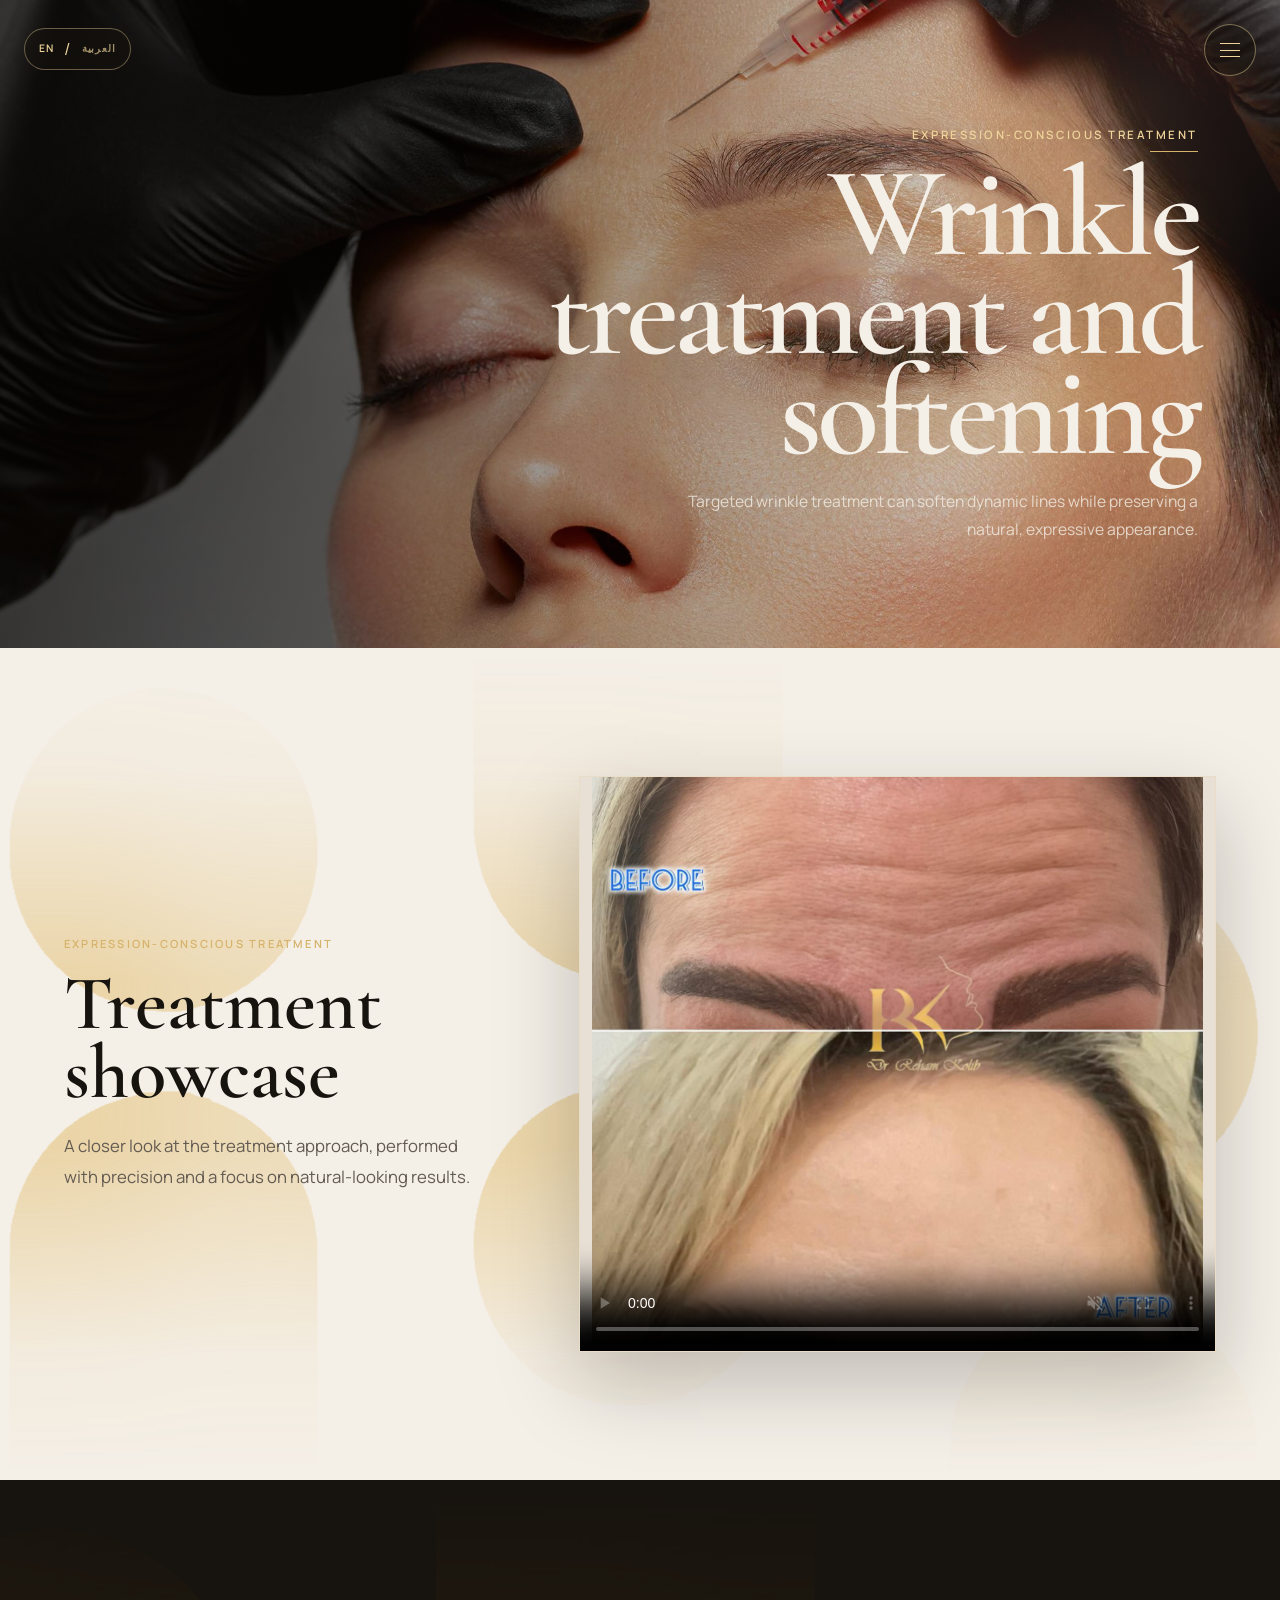
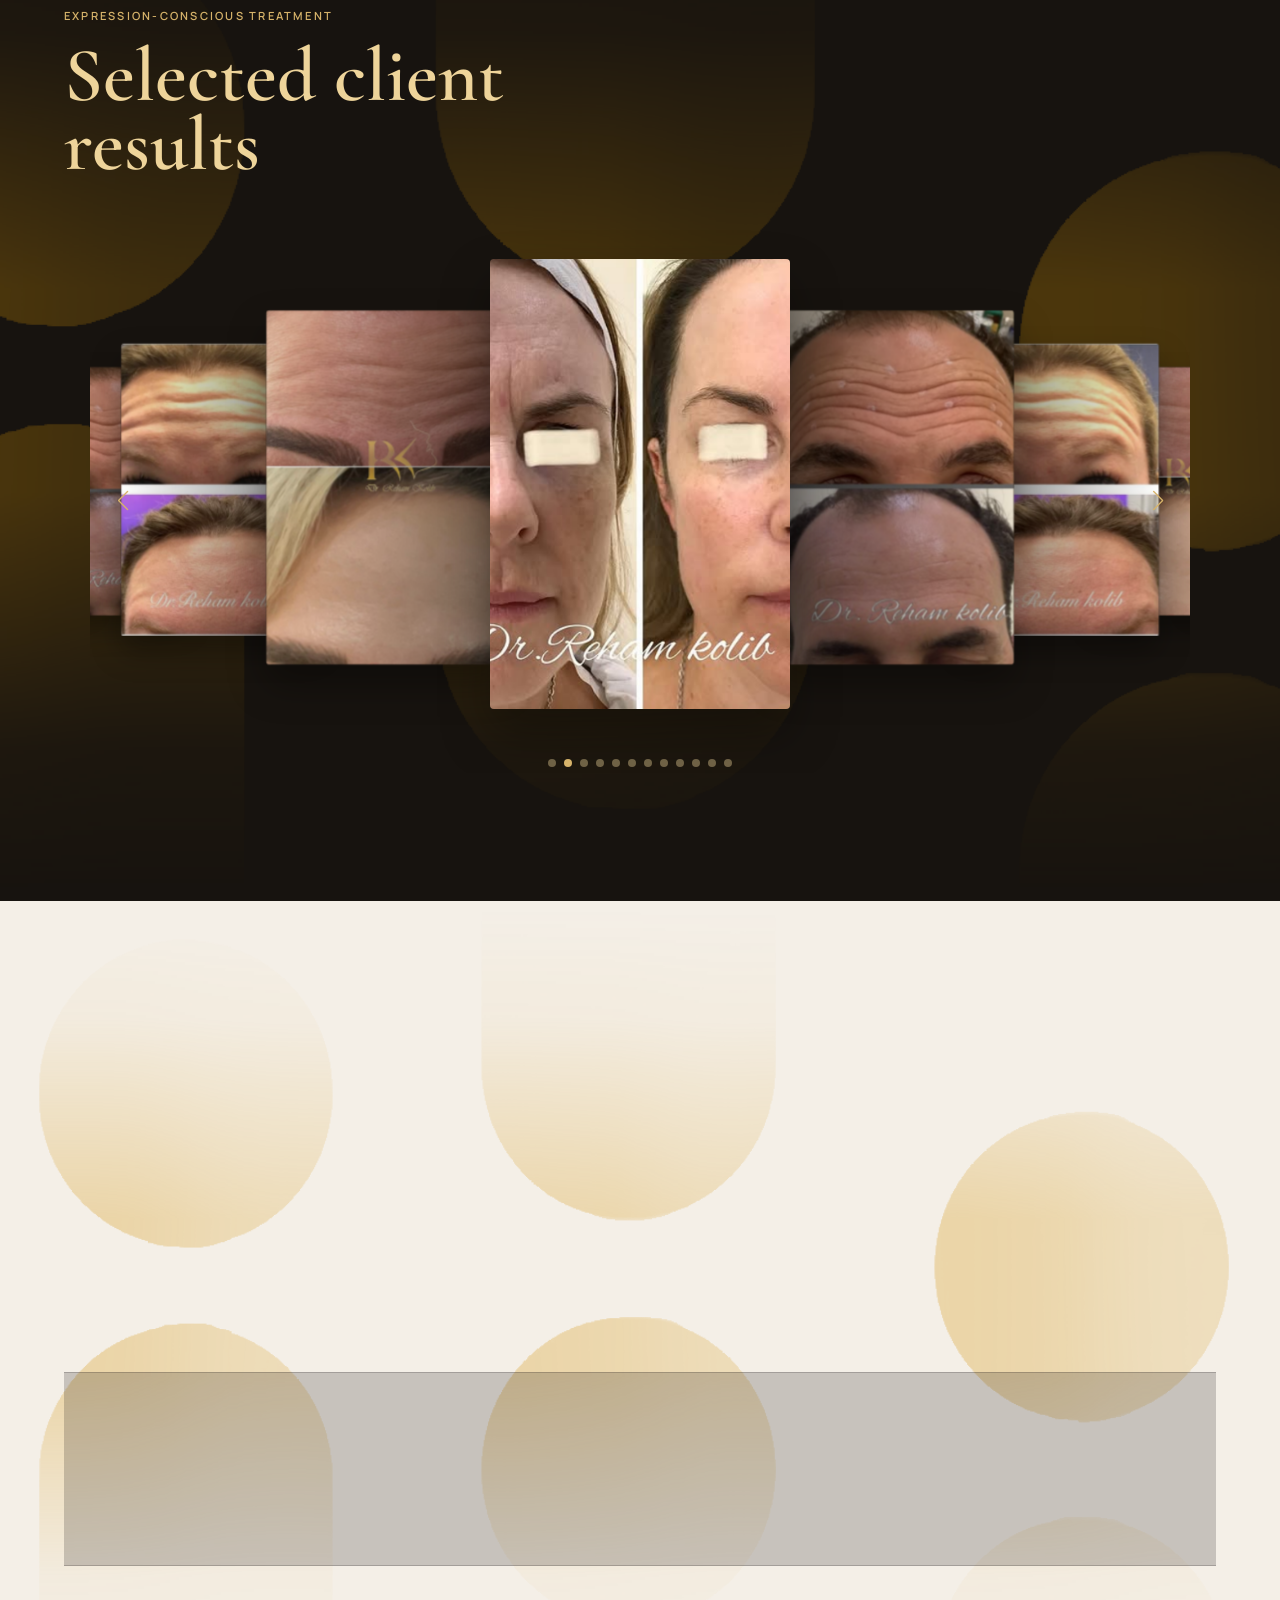
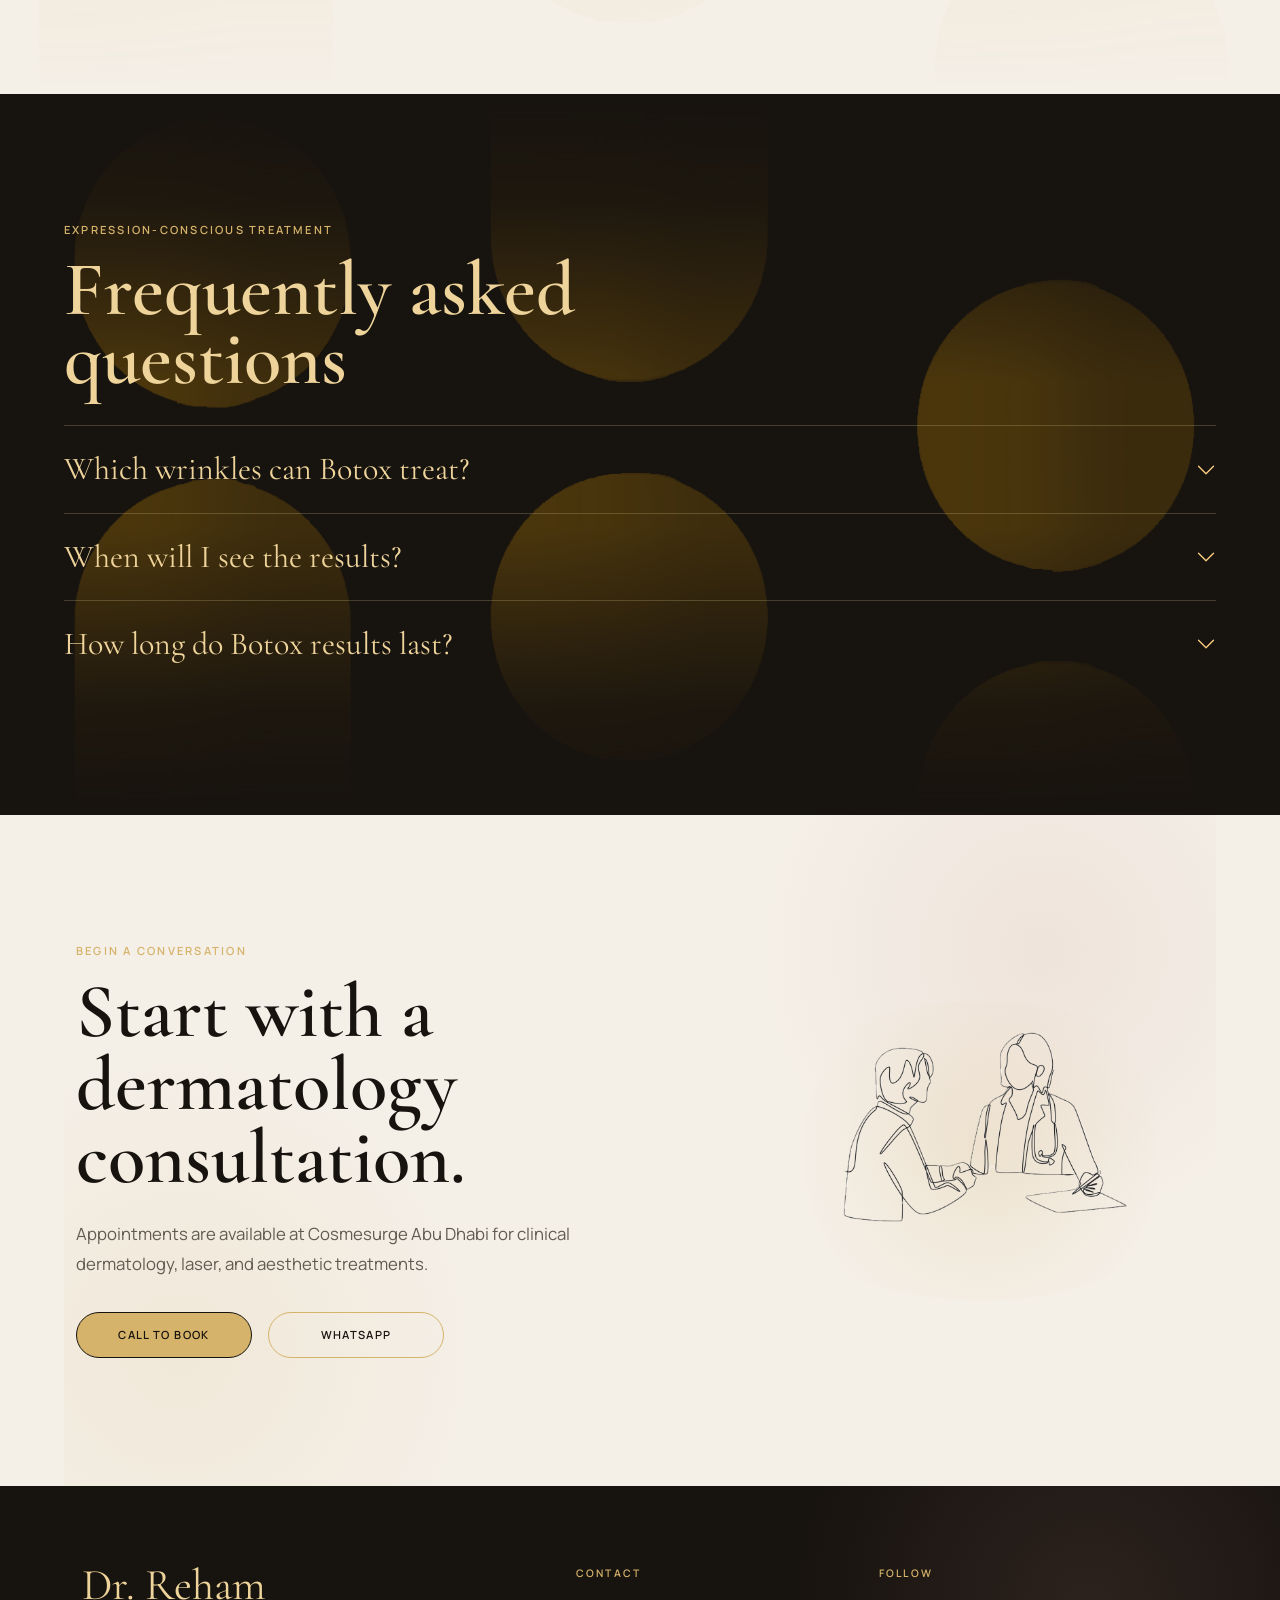
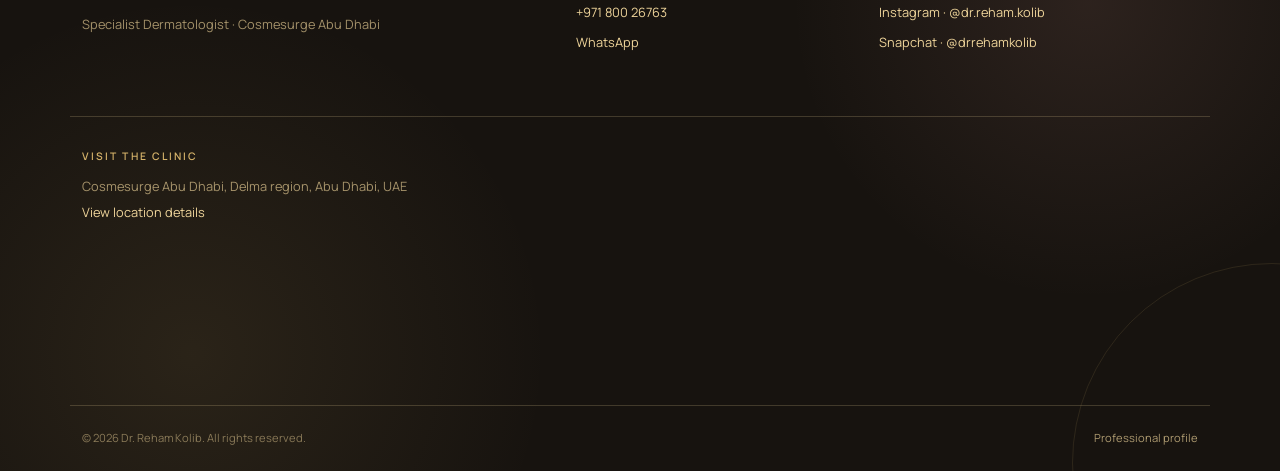
==== commit 7e5f6554: "little edits" ====
--- a/botox.html
+++ b/botox.html
@@ -3,16 +3,32 @@
 <head>
     <meta charset="utf-8">
     <meta name="viewport" content="width=device-width, initial-scale=1">
+
     <meta name="description" content="Expression-conscious wrinkle treatment by Dr. Reham Kolib in Abu Dhabi.">
     <meta name="keywords" content="Botox Abu Dhabi, wrinkle treatment, aesthetic dermatology, Dr Reham Kolib">
 
     <!-- Fonts -->
     <link rel="preconnect" href="https://fonts.googleapis.com">
     <link rel="preconnect" href="https://fonts.gstatic.com" crossorigin>
-    <link href="https://fonts.googleapis.com/css2?family=Cormorant+Garamond:wght@500;600;700&family=Manrope:wght@400;500;600&display=swap" rel="stylesheet">
+
+    <link
+        href="https://fonts.googleapis.com/css2?family=Cormorant+Garamond:wght@500;600;700&family=Manrope:wght@400;500;600&display=swap"
+        rel="stylesheet"
+    >
 
     <!-- Bootstrap -->
-    <link href="https://cdn.jsdelivr.net/npm/bootstrap@5.3.8/dist/css/bootstrap.min.css" rel="stylesheet" integrity="sha384-sRIl4kxILFvY47J16cr9ZwB07vP4J8+LH7qKQnuqkuIAvNWLzeN8tE5YBujZqJLB" crossorigin="anonymous">
+    <link
+        href="https://cdn.jsdelivr.net/npm/bootstrap@5.3.8/dist/css/bootstrap.min.css"
+        rel="stylesheet"
+        integrity="sha384-sRIl4kxILFvY47J16cr9ZwB07vP4J8+LH7qKQnuqkuIAvNWLzeN8tE5YBujZqJLB"
+        crossorigin="anonymous"
+    >
+
+    <!-- Swiper -->
+    <link
+        rel="stylesheet"
+        href="https://cdn.jsdelivr.net/npm/swiper@11/swiper-bundle.min.css"
+    >
 
     <link rel="stylesheet" href="stylesheet.css">
 
@@ -23,46 +39,74 @@
     data-page="botox"
     data-video="images/botox.mp4"
     data-poster="images/botox1.png"
-    data-gallery="images/botox1.png,images/botox2.png,images/botox4.png,images/botox5.png">
-
-    <!-- Centralized Navigation Sidebar & Controls (Managed via components.js) -->
+    data-gallery="images/botox1.png,images/botox2.png,images/botox4.png,images/botox5.png"
+>
+
+    <!-- =========================================================
+         NAVIGATION
+    ========================================================== -->
     <div id="sidebar-mount"></div>
+
 
     <!-- =========================================================
          HERO
     ========================================================== -->
     <header class="hero" id="home" aria-labelledby="hero-title">
-        <div class="hero__panel" data-hero-bg="images/botox-stock.jpg"></div>
+
+        <div
+            class="hero__panel"
+            data-hero-bg="images/botox-stock.jpg">
+        </div>
+
         <div class="hero__veil" aria-hidden="true"></div>
 
         <div class="hero__content container">
+
             <div class="hero__copy">
-                <p class="hero__eyebrow" data-i18n="botoxEyebrow">
+
+                <p
+                    class="hero__eyebrow"
+                    data-i18n="botoxEyebrow">
                     Expression-conscious treatment
                 </p>
 
-                <h1 id="hero-title" data-i18n="botoxTitle">
+                <h1
+                    id="hero-title"
+                    data-i18n="botoxTitle">
                     Wrinkle treatment and softening
                 </h1>
 
-                <p class="hero__description" data-i18n="botoxBody">
+                <p
+                    class="hero__description"
+                    data-i18n="botoxBody">
                     Targeted wrinkle treatment can soften dynamic lines while preserving a natural, expressive appearance.
                 </p>
+
             </div>
 
             <div class="hero__scroll"></div>
+
         </div>
+
     </header>
+
 
     <!-- =========================================================
          MAIN
     ========================================================== -->
     <main class="detail-main procedure-page-main">
 
-        <!-- VIDEO — LIGHT -->
+
+        <!-- =====================================================
+             VIDEO — LIGHT
+        ====================================================== -->
         <section class="procedure-video section-light">
+
             <div class="procedure-section__heading">
-                <p class="section-label" data-i18n="botoxEyebrow">
+
+                <p
+                    class="section-label"
+                    data-i18n="botoxEyebrow">
                     Expression-conscious treatment
                 </p>
 
@@ -73,6 +117,7 @@
                 <p data-i18n="procedureVideoBody">
                     A closer look at the treatment approach, performed with precision and a focus on natural-looking results.
                 </p>
+
             </div>
 
             <video
@@ -82,164 +127,378 @@
                 loop
                 playsinline
                 preload="metadata"
-                poster="images/botox1.png">
-                <source src="images/botox.mp4" type="video/mp4">
+                poster="images/botox1.png"
+            >
+                <source
+                    src="images/botox.mp4"
+                    type="video/mp4"
+                >
             </video>
+
         </section>
 
-        <!-- GALLERY — DARK -->
+
+        <!-- =====================================================
+             GALLERY — DARK
+             SWIPER COVERFLOW
+        ====================================================== -->
         <section class="procedure-gallery section-dark">
+
             <div class="procedure-section__heading">
-                <p class="section-label" data-i18n="botoxEyebrow">
+
+                <p
+                    class="section-label"
+                    data-i18n="botoxEyebrow">
                     Expression-conscious treatment
                 </p>
 
                 <h2 data-i18n="procedureGallery">
                     Selected client results
                 </h2>
-            </div>
-
-            <div id="procedure-carousel" class="carousel slide procedure-carousel" data-bs-ride="carousel" data-bs-interval="2500">
-                <div class="carousel-inner"></div>
-
-                <button class="carousel-control-prev" type="button" data-bs-target="#procedure-carousel" data-bs-slide="prev">
-                    <span class="carousel-control-prev-icon" aria-hidden="true"></span>
-                    <span class="visually-hidden" data-i18n="galleryPrevious">Previous image</span>
-                </button>
-
-                <button class="carousel-control-next" type="button" data-bs-target="#procedure-carousel" data-bs-slide="next">
-                    <span class="carousel-control-next-icon" aria-hidden="true"></span>
-                    <span class="visually-hidden" data-i18n="galleryNext">Next image</span>
-                </button>
-            </div>
+
+            </div>
+
+
+            <!-- Swiper -->
+            <div
+                id="procedure-carousel"
+                class="procedure-carousel swiper"
+            >
+
+                <div class="swiper-wrapper">
+                    <!-- Images are inserted automatically by script.js -->
+                </div>
+
+
+                <!-- Pagination -->
+                <div class="swiper-pagination"></div>
+
+
+                <!-- Navigation -->
+                <div
+                    class="swiper-button-prev"
+                    aria-label="Previous image">
+                </div>
+
+                <div
+                    class="swiper-button-next"
+                    aria-label="Next image">
+                </div>
+
+            </div>
+
         </section>
 
-        <!-- IMAGE MODAL -->
-        <div class="modal fade" id="procedure-image-modal" tabindex="-1" aria-hidden="true">
-            <div class="modal-dialog modal-fullscreen-sm-down modal-xl modal-dialog-centered">
+
+        <!-- =====================================================
+             IMAGE MODAL
+        ====================================================== -->
+        <div
+            class="modal fade"
+            id="procedure-image-modal"
+            tabindex="-1"
+            aria-hidden="true"
+        >
+
+            <div
+                class="modal-dialog modal-fullscreen-sm-down modal-xl modal-dialog-centered"
+            >
+
                 <div class="modal-content bg-dark border-0">
-                    <div class="modal-body p-0 position-relative">
-                        <button type="button" class="btn-close btn-close-white position-absolute top-0 end-0 m-3" data-bs-dismiss="modal" aria-label="Close" style="z-index: 10;"></button>
-                        <img id="procedure-modal-image" src="" alt="Treatment result">
-                        <button id="procedure-modal-prev" type="button" class="carousel-control-prev" aria-label="Previous image">
+
+                    <div
+                        class="modal-body p-0 position-relative"
+                    >
+
+                        <button
+                            type="button"
+                            class="btn-close btn-close-white position-absolute top-0 end-0 m-3"
+                            data-bs-dismiss="modal"
+                            aria-label="Close"
+                            style="z-index:10;"
+                        ></button>
+
+
+                        <img
+                            id="procedure-modal-image"
+                            src=""
+                            alt="Treatment result"
+                        >
+
+
+                        <button
+                            id="procedure-modal-prev"
+                            type="button"
+                            class="carousel-control-prev"
+                            aria-label="Previous image"
+                        >
                             <span class="carousel-control-prev-icon"></span>
                         </button>
-                        <button id="procedure-modal-next" type="button" class="carousel-control-next" aria-label="Next image">
+
+
+                        <button
+                            id="procedure-modal-next"
+                            type="button"
+                            class="carousel-control-next"
+                            aria-label="Next image"
+                        >
                             <span class="carousel-control-next-icon"></span>
                         </button>
+
                     </div>
-                </div>
-            </div>
+
+                </div>
+
+            </div>
+
         </div>
 
-        <!-- PROCEDURE INFORMATION — LIGHT -->
+
+        <!-- =====================================================
+             PROCEDURE INFORMATION — LIGHT
+        ====================================================== -->
         <section class="procedure-info section-light">
+
             <div class="procedure-section__heading">
-                <p class="section-label" data-i18n="botoxEyebrow">
+
+                <p
+                    class="section-label"
+                    data-i18n="botoxEyebrow">
                     Expression-conscious treatment
                 </p>
 
                 <h2 data-i18n="procedureDetails">
                     About the procedure
                 </h2>
-            </div>
-
-            <p class="procedure-info__body" data-i18n="botoxProcedureBody">
+
+            </div>
+
+
+            <p
+                class="procedure-info__body"
+                data-i18n="botoxProcedureBody"
+            >
                 Botulinum toxin injections are a non-surgical treatment that temporarily reduces targeted muscle activity to soften dynamic wrinkles and fine lines while maintaining natural facial expression.
             </p>
 
+
             <div class="procedure-info__grid">
+
                 <div>
+
                     <strong data-i18n="botoxPointOneLabel">
                         What it can address
                     </strong>
+
                     <span data-i18n="botoxPointOne">
                         Treatment can soften expression-related lines such as forehead lines, frown lines between the eyebrows, and crow's feet around the eyes.
                     </span>
-                </div>
+
+                </div>
+
 
                 <div>
+
                     <strong data-i18n="botoxPointTwoLabel">
                         How it works
                     </strong>
+
                     <span data-i18n="botoxPointTwo">
                         The treatment temporarily reduces nerve signals to selected muscles, allowing them to relax and making associated wrinkles less visible.
                     </span>
-                </div>
+
+                </div>
+
 
                 <div>
+
                     <strong data-i18n="botoxPointThreeLabel">
                         Timing and duration
                     </strong>
+
                     <span data-i18n="botoxPointThree">
                         Results develop gradually over several days and commonly last around three to six months, depending on the individual and treatment area.
                     </span>
-                </div>
-            </div>
+
+                </div>
+
+            </div>
+
         </section>
 
-        <!-- FAQ — DARK -->
-        <section class="procedure-faq section-dark" id="faq">
+
+        <!-- =====================================================
+             FAQ — DARK
+        ====================================================== -->
+        <section
+            class="procedure-faq section-dark"
+            id="faq"
+        >
+
             <div class="procedure-section__heading">
-                <p class="section-label" data-i18n="botoxEyebrow">
+
+                <p
+                    class="section-label"
+                    data-i18n="botoxEyebrow">
                     Expression-conscious treatment
                 </p>
 
                 <h2 data-i18n="faqTitle">
                     Frequently asked questions
                 </h2>
-            </div>
-
-            <div class="accordion accordion-flush" id="botox-faq">
+
+            </div>
+
+
+            <div
+                class="accordion accordion-flush"
+                id="botox-faq"
+            >
+
                 <!-- FAQ 1 -->
                 <div class="accordion-item">
+
                     <h3 class="accordion-header">
-                        <button class="accordion-button collapsed" type="button" data-bs-toggle="collapse" data-bs-target="#botox-faq-1" aria-expanded="false" data-i18n="botoxFaqQ1">
+
+                        <button
+                            class="accordion-button collapsed"
+                            type="button"
+                            data-bs-toggle="collapse"
+                            data-bs-target="#botox-faq-1"
+                            aria-expanded="false"
+                            data-i18n="botoxFaqQ1"
+                        >
                             Which wrinkles can Botox treat?
                         </button>
+
                     </h3>
-                    <div id="botox-faq-1" class="accordion-collapse collapse" data-bs-parent="#botox-faq">
-                        <div class="accordion-body" data-i18n="botoxFaqA1"></div>
+
+
+                    <div
+                        id="botox-faq-1"
+                        class="accordion-collapse collapse"
+                        data-bs-parent="#botox-faq"
+                    >
+
+                        <div
+                            class="accordion-body"
+                            data-i18n="botoxFaqA1"
+                        ></div>
+
                     </div>
-                </div>
+
+                </div>
+
 
                 <!-- FAQ 2 -->
                 <div class="accordion-item">
+
                     <h3 class="accordion-header">
-                        <button class="accordion-button collapsed" type="button" data-bs-toggle="collapse" data-bs-target="#botox-faq-2" aria-expanded="false" data-i18n="botoxFaqQ2">
+
+                        <button
+                            class="accordion-button collapsed"
+                            type="button"
+                            data-bs-toggle="collapse"
+                            data-bs-target="#botox-faq-2"
+                            aria-expanded="false"
+                            data-i18n="botoxFaqQ2"
+                        >
                             When will I see the results?
                         </button>
+
                     </h3>
-                    <div id="botox-faq-2" class="accordion-collapse collapse" data-bs-parent="#botox-faq">
-                        <div class="accordion-body" data-i18n="botoxFaqA2"></div>
+
+
+                    <div
+                        id="botox-faq-2"
+                        class="accordion-collapse collapse"
+                        data-bs-parent="#botox-faq"
+                    >
+
+                        <div
+                            class="accordion-body"
+                            data-i18n="botoxFaqA2"
+                        ></div>
+
                     </div>
-                </div>
+
+                </div>
+
 
                 <!-- FAQ 3 -->
                 <div class="accordion-item">
+
                     <h3 class="accordion-header">
-                        <button class="accordion-button collapsed" type="button" data-bs-toggle="collapse" data-bs-target="#botox-faq-3" aria-expanded="false" data-i18n="botoxFaqQ3">
+
+                        <button
+                            class="accordion-button collapsed"
+                            type="button"
+                            data-bs-toggle="collapse"
+                            data-bs-target="#botox-faq-3"
+                            aria-expanded="false"
+                            data-i18n="botoxFaqQ3"
+                        >
                             How long do Botox results last?
                         </button>
+
                     </h3>
-                    <div id="botox-faq-3" class="accordion-collapse collapse" data-bs-parent="#botox-faq">
-                        <div class="accordion-body" data-i18n="botoxFaqA3"></div>
+
+
+                    <div
+                        id="botox-faq-3"
+                        class="accordion-collapse collapse"
+                        data-bs-parent="#botox-faq"
+                    >
+
+                        <div
+                            class="accordion-body"
+                            data-i18n="botoxFaqA3"
+                        ></div>
+
                     </div>
-                </div>
-            </div>
+
+                </div>
+
+            </div>
+
         </section>
 
-        <!-- Centralized CTA Mount (Managed via components.js) -->
+
+        <!-- =====================================================
+             CTA
+        ====================================================== -->
         <div id="cta-mount"></div>
 
     </main>
 
-    <!-- Centralized Footer Mount (Managed via components.js) -->
+
+    <!-- =========================================================
+         FOOTER
+    ========================================================== -->
     <div id="footer-mount"></div>
 
-    <!-- Scripts -->
-    <script src="https://cdn.jsdelivr.net/npm/bootstrap@5.3.8/dist/js/bootstrap.bundle.min.js" integrity="sha384-FKyoEForCGlyvwx9Hj09JcYn3nv7wiPVlz7YYwJrWVcXK/BmnVDxM+D2scQbITxI" crossorigin="anonymous" defer></script>
+
+    <!-- =========================================================
+         SCRIPTS
+    ========================================================== -->
+
+    <!-- Bootstrap -->
+    <script
+        src="https://cdn.jsdelivr.net/npm/bootstrap@5.3.8/dist/js/bootstrap.bundle.min.js"
+        integrity="sha384-FKyoEForCGlyvwx9Hj09JcYn3nv7wiPVlz7YYjWJrWVcXK/BmnVDxM+D2scQbITxI"
+        crossorigin="anonymous"
+        defer>
+    </script>
+
+    <!-- Swiper -->
+    <script
+        src="https://cdn.jsdelivr.net/npm/swiper@11/swiper-bundle.min.js">
+    </script>
+
+    <!-- Components -->
     <script src="components.js"></script>
+
+    <!-- Main JS -->
     <script src="script.js" defer></script>
 
 </body>
--- a/stylesheet.css
+++ b/stylesheet.css
@@ -848,7 +848,7 @@
   color:var(--gold-soft);
   box-shadow:none;
   font-family:"Cormorant Garamond", serif;
-  font-size:clamp(1.8rem, 3vw, 2.8rem)
+  font-size:clamp(2.5rem, 3vw, 2.8rem)
 }
 .home-faq .accordion-button::after {
   filter:brightness(0) invert(1)
@@ -1148,7 +1148,7 @@
   max-width:60rem;
   min-height:45vh;
   margin-inline:auto;
-  padding-block:8rem
+  padding-block:2rem;
 }
 .detail-main h2 {
   max-width:42rem;
@@ -1255,22 +1255,93 @@
   background:var(--ink);
   color:var(--gold-soft)
 }
+/* =========================================================
+   PROCEDURE GALLERY — SWIPER COVERFLOW
+========================================================= */
+
 .procedure-carousel {
-  width:min(90vw, 60rem);
-  max-width:60rem;
-  margin:3rem auto 0;
-  background:#30271e;
-  box-shadow:0 1.5rem 4rem rgba(0, 0, 0, 0.35)
-}
-.procedure-carousel .carousel-item {
-  height:min(75svh, 50rem);
-  background:#30271e
-}
-.procedure-carousel .carousel-item img {
-  width:100%;
-  height:100%;
-  object-fit:contain;
-  object-position:center
+    width: 100%;
+    max-width: 1100px;
+    margin: 3rem auto 0;
+    padding: 2rem 0 4rem;
+    overflow: hidden;
+}
+
+.procedure-carousel .swiper-wrapper {
+    align-items: center;
+}
+
+.procedure-carousel .swiper-slide {
+    width: 300px;
+    height: 450px;
+    border-radius: 4px;
+    overflow: hidden;
+    background: #30271e;
+    cursor: grab;
+    box-shadow: 0 1.5rem 3rem rgba(0, 0, 0, 0.35);
+}
+
+.procedure-carousel .swiper-slide:active {
+    cursor: grabbing;
+}
+
+.procedure-carousel .swiper-slide img {
+    display: block;
+    width: 100%;
+    height: 100%;
+    object-fit: cover;
+}
+
+/* Pagination */
+
+.procedure-carousel .swiper-pagination {
+    bottom: 0;
+}
+
+.procedure-carousel .swiper-pagination-bullet {
+    width: 8px;
+    height: 8px;
+    background: var(--gold-soft);
+    opacity: 0.4;
+}
+
+.procedure-carousel .swiper-pagination-bullet-active {
+    opacity: 1;
+    background: var(--gold);
+}
+
+/* Arrows */
+
+.procedure-carousel .swiper-button-prev,
+.procedure-carousel .swiper-button-next {
+    color: var(--gold);
+    width: 45px;
+    height: 45px;
+}
+
+.procedure-carousel .swiper-button-prev::after,
+.procedure-carousel .swiper-button-next::after {
+    font-size: 20px;
+}
+
+/* Mobile */
+
+@media (max-width: 768px) {
+
+    .procedure-carousel {
+        width: 100%;
+        padding: 1.5rem 0 3.5rem;
+    }
+
+    .procedure-carousel .swiper-slide {
+        width: 240px;
+        height: 360px;
+    }
+
+    .procedure-carousel .swiper-button-prev,
+    .procedure-carousel .swiper-button-next {
+        display: none;
+    }
 }
 .procedure-gallery-image {
   cursor:pointer;
@@ -1942,7 +2013,7 @@
 }
 .detail-main {
   min-height:45vh;
-  padding-block:5rem
+  /* padding-block:5rem */
 }
 .procedure-booking {
   padding-block:5rem
@@ -3266,4 +3337,146 @@
         opacity: 1;
         transform: scale(1.04);
     }
+}
+@media (max-width: 991.98px) {
+
+    /* =========================
+       PROJECT / RESULTS SECTION
+       ========================= */
+
+    .project__details h3 {
+        font-size: 1.8rem;
+        line-height: 1.1;
+        margin-bottom: 0.8rem;
+    }
+
+    .project__details {
+        padding-bottom: 1rem;
+    }
+
+    .project__details .book-button,
+    .project__details .text-link {
+        margin-bottom: 0;
+    }
+
+    .comparison {
+        margin-top: 1.2rem;
+    }
+
+
+    /* =========================
+       TREATMENT CARDS
+       ========================= */
+
+    .treatment-grid {
+        grid-template-columns: 1fr;
+        gap: 1rem;
+    }
+
+    .treatment-card {
+        min-height: 0;
+        height: auto;
+        padding: 1.5rem;
+    }
+
+    .treatment-card h3 {
+        font-size: 1.45rem;
+        line-height: 1.15;
+    }
+
+    .treatment-card p {
+        font-size: 0.95rem;
+        line-height: 1.5;
+    }
+
+
+    /* =========================
+       CONSULTATION
+       ========================= */
+
+    .home-contact {
+        padding-top: 3rem;
+        padding-bottom: 3rem;
+    }
+
+    .home-contact__content {
+        padding: 0;
+    }
+
+    .home-contact__content h2 {
+        font-size: 2rem;
+        line-height: 1.1;
+        margin-bottom: 1rem;
+    }
+
+    .home-contact__content > p {
+        font-size: 0.95rem;
+        line-height: 1.5;
+        margin-bottom: 1.25rem;
+    }
+
+    .home-contact__actions {
+        margin-top: 1rem;
+    }
+
+    .home-contact__image {
+        margin-top: 1.5rem;
+    }
+
+    .home-contact__image img {
+        max-height: 320px;
+        object-fit: cover;
+    }
+}
+@media (max-width: 576px) {
+
+    /* Project titles */
+    .project__details h3 {
+        font-size: 1.65rem;
+    }
+
+    /* Reduce space between project buttons and comparison */
+    .project__details {
+        padding-bottom: 0.5rem;
+    }
+
+    .comparison {
+        margin-top: 0.8rem;
+    }
+
+    /* Smaller treatment cards */
+    .treatment-card {
+        padding: 1.25rem;
+    }
+
+    .treatment-card h3 {
+        font-size: 1.4rem;
+    }
+
+    .treatment-card p {
+        font-size: 0.92rem;
+    }
+
+    /* More compact consultation */
+    .home-contact {
+        padding-top: 2.5rem;
+        padding-bottom: 2.5rem;
+    }
+
+    .home-contact__content h2 {
+        font-size: 1.8rem;
+    }
+
+    .home-contact__image {
+        margin-top: 1.25rem;
+    }
+
+    .home-contact__image img {
+        max-height: 260px;
+    }
+}
+@media (max-width: 768px) {
+    .hero__panel {
+        background-position: left center !important;
+    }
 }
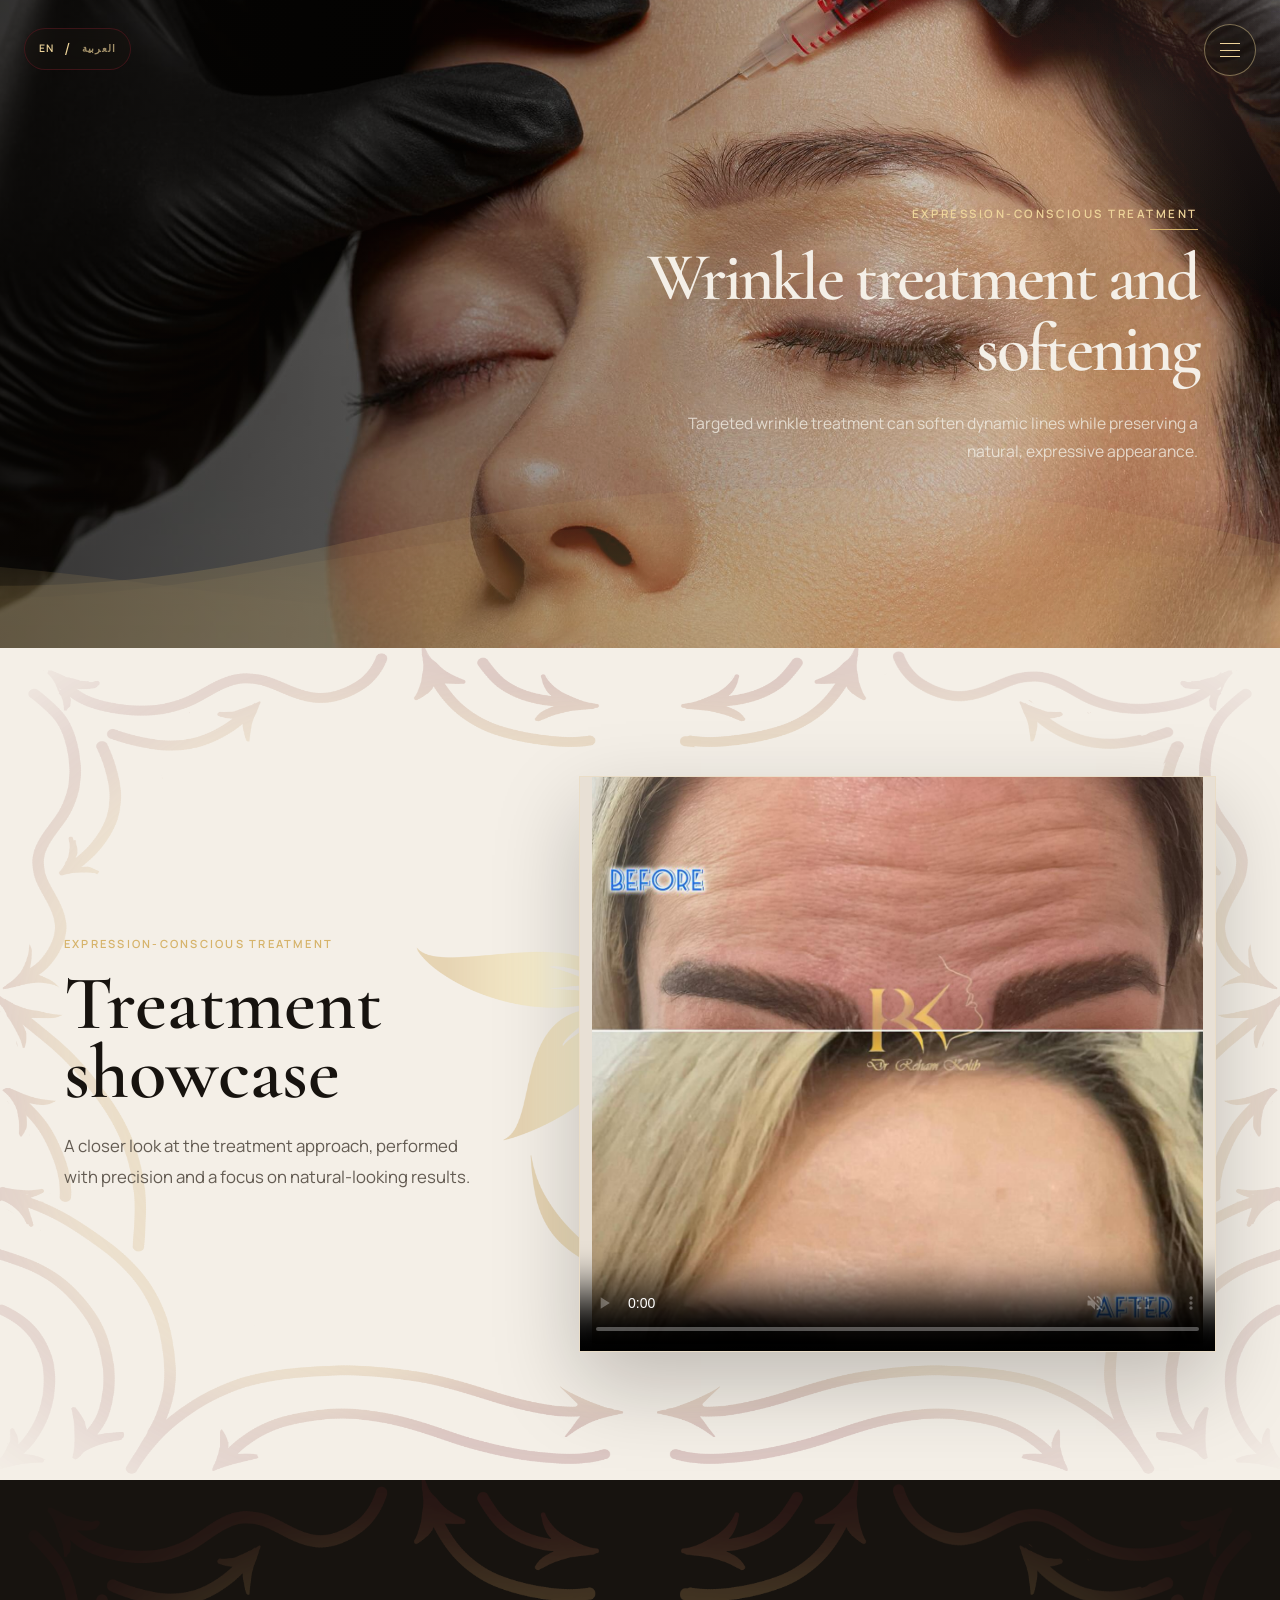
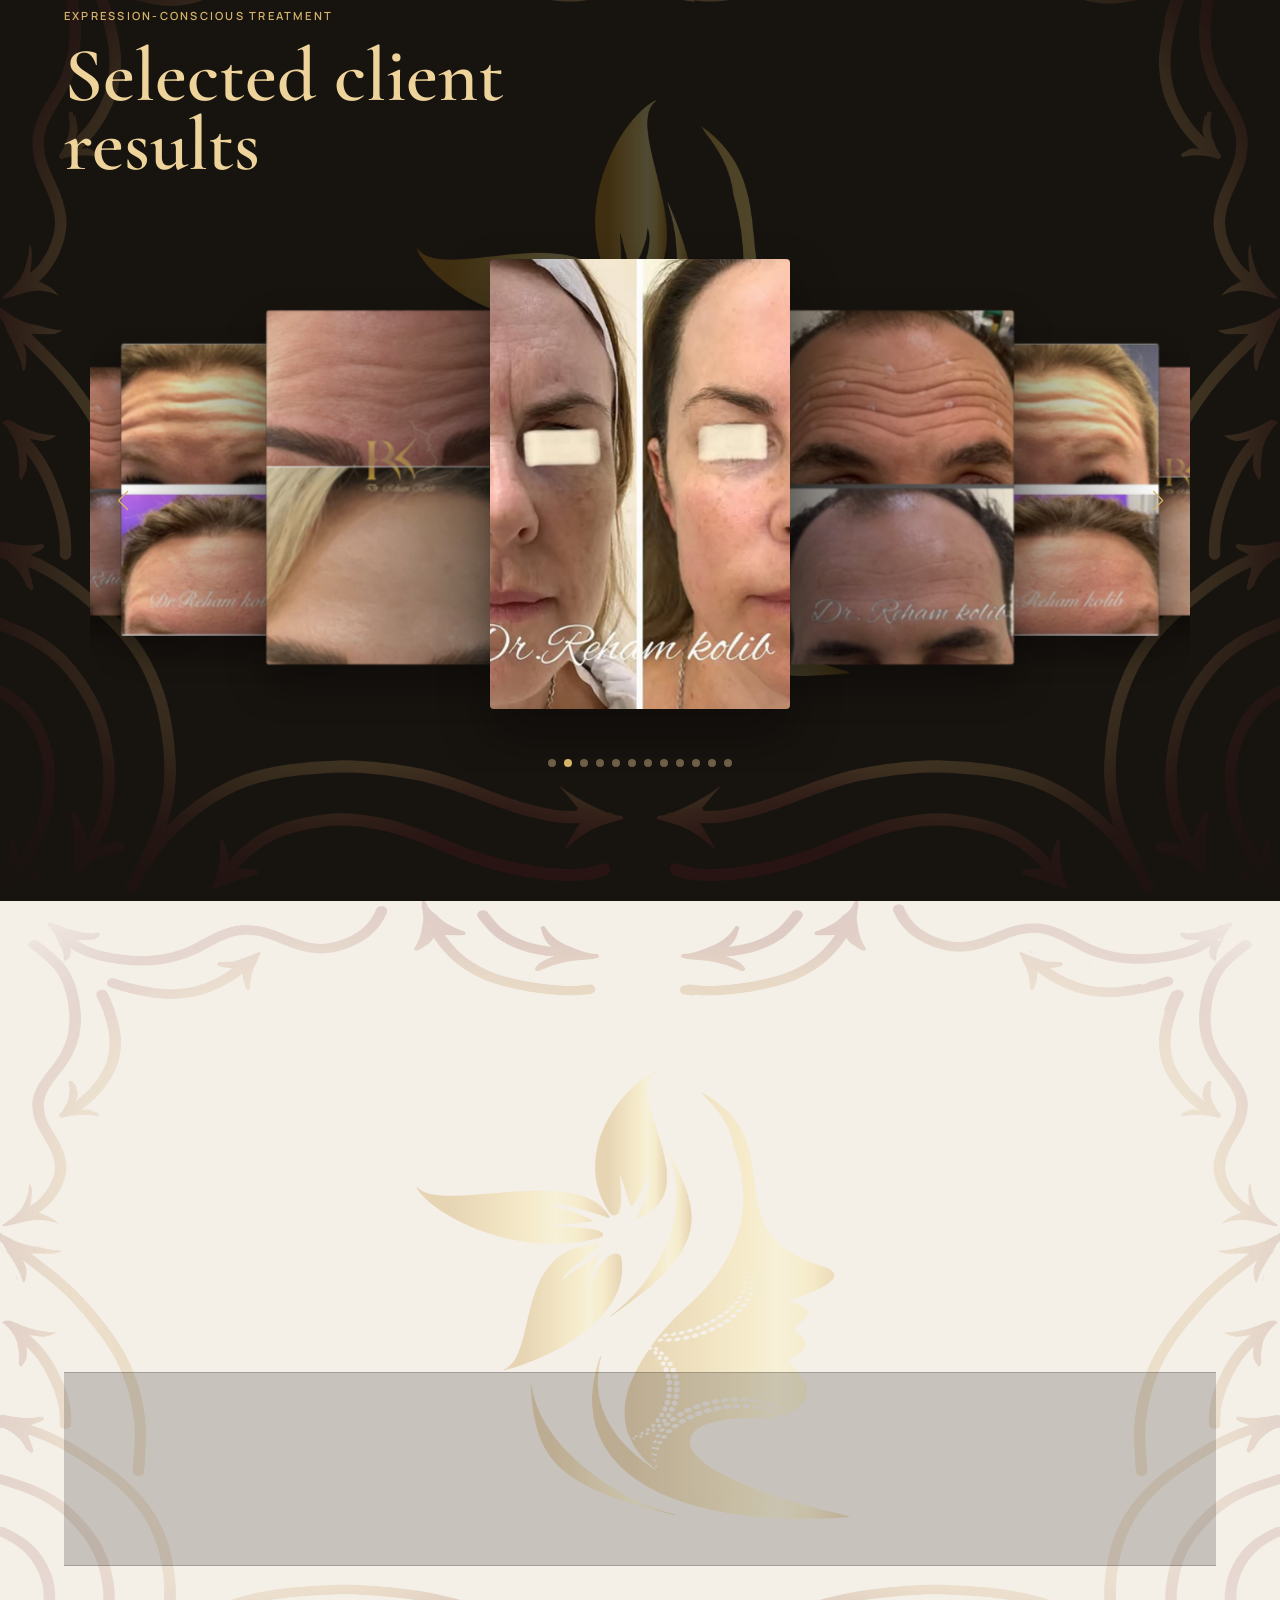
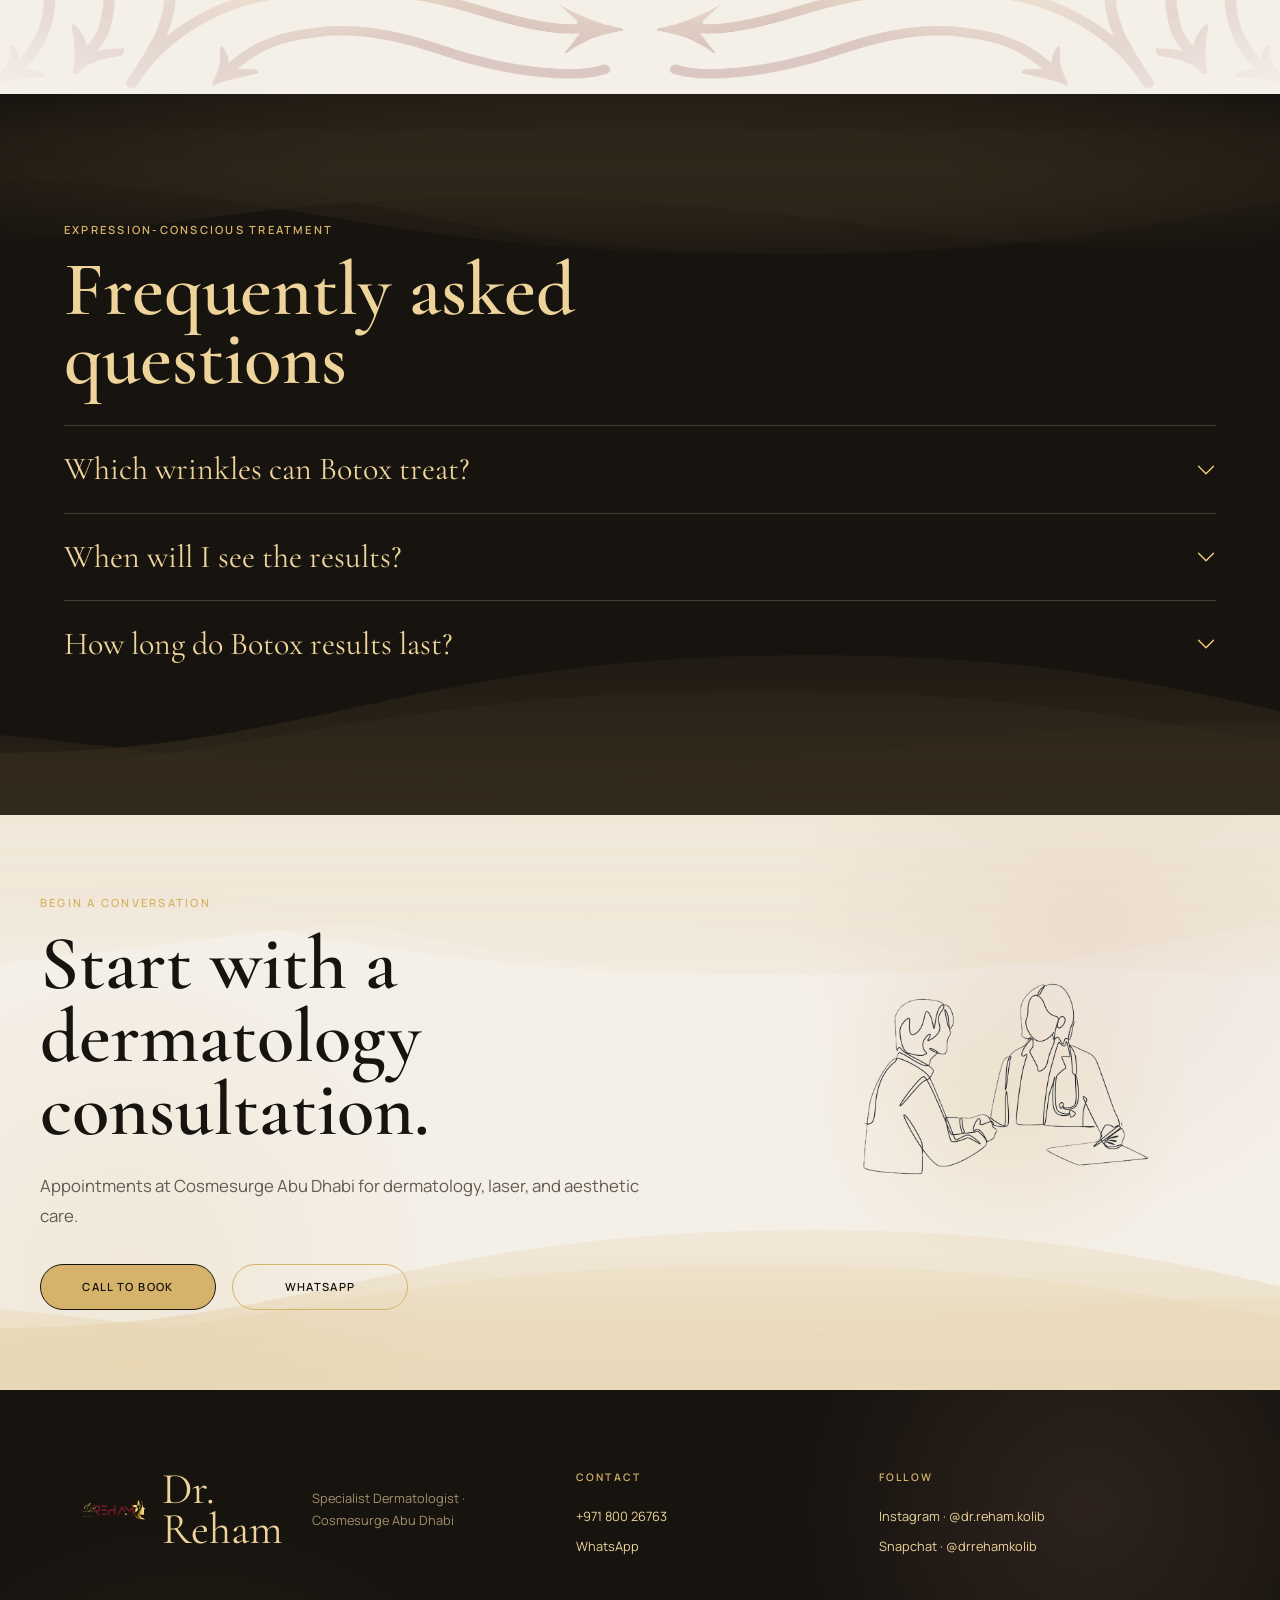
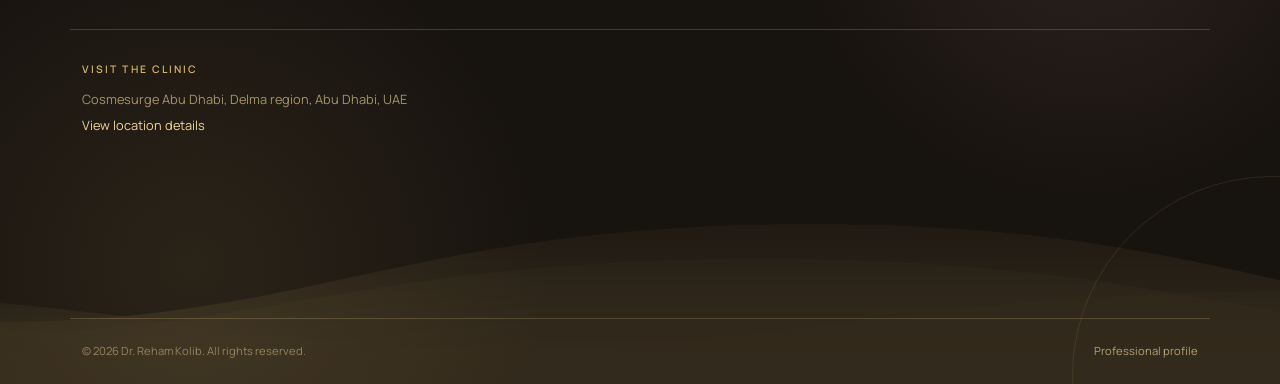
==== commit b3a53a0f: "burgundy change" ====
--- a/botox.html
+++ b/botox.html
@@ -6,13 +6,15 @@
 
     <meta name="description" content="Expression-conscious wrinkle treatment by Dr. Reham Kolib in Abu Dhabi.">
     <meta name="keywords" content="Botox Abu Dhabi, wrinkle treatment, aesthetic dermatology, Dr Reham Kolib">
+    <link rel="icon" type="image/png" href="images/1080.png">
+    <link rel="apple-touch-icon" href="images/1080.png">
 
     <!-- Fonts -->
     <link rel="preconnect" href="https://fonts.googleapis.com">
     <link rel="preconnect" href="https://fonts.gstatic.com" crossorigin>
 
     <link
-        href="https://fonts.googleapis.com/css2?family=Cormorant+Garamond:wght@500;600;700&family=Manrope:wght@400;500;600&display=swap"
+        href="https://fonts.googleapis.com/css2?family=Cormorant+Garamond:wght@500;600;700&family=Manrope:wght@400;500;600&family=Scheherazade+New:wght@400;500;600;700&display=swap"
         rel="stylesheet"
     >
 
--- a/stylesheet.css
+++ b/stylesheet.css
@@ -5,7 +5,13 @@
   --ink:#17130f;
   --gold:#d6b36a;
   --gold-soft:#eed49a;
-  --paper:#f4efe7
+  --paper:#f4efe7;
+  --rose:#c98f86;
+  --rose-soft:#e8b8ad;
+  --sage:#9eaa8d;
+  --cream:#fff8ec;
+  --accent:#721b26;
+  --accent-wash:rgba(114, 27, 38, 0.12)
 }
 * {
   box-sizing:border-box
@@ -140,15 +146,8 @@
   flex:0 0 auto;
   width:100%
 }
-.site-sidebar__eyebrow, .site-sidebar__title {
+.site-sidebar__title {
   color:var(--gold)
-}
-.site-sidebar__eyebrow {
-  margin:0 0 3rem;
-  font-size:0.7rem;
-  font-weight:600;
-  letter-spacing:0.28em;
-  text-transform:uppercase
 }
 .site-sidebar__title {
   max-width:18rem;
@@ -501,7 +500,7 @@
 }
 .treatments-section {
   padding:4rem 0;
-  background:#e8e0d5
+  background:var(--ink)
 }
 .section-heading {
   max-width:48rem;
@@ -744,54 +743,11 @@
 html[dir="rtl"] .project__details h3 {
   text-align:right
 }
-html[dir="rtl"] .project--dark .project__details h3 {
-  transform:skewX(-8deg);
-  transform-origin:left center
-}
-html[dir="rtl"] .project--reverse .project__details h3 {
-  transform:skewX(8deg);
-  transform-origin:right center
-}
-.why-section {
-  padding:4rem 0;
-  background:var(--ink);
-  color:var(--gold-soft)
-}
 .section-heading--light h2 {
   color:var(--gold-soft)
 }
 .section-heading--light>p:last-child {
   color:rgba(238, 212, 154, 0.72)
-}
-.why-grid {
-  display:grid;
-  grid-template-columns:repeat(4, 1fr);
-  gap:1px;
-  background:rgba(238, 212, 154, 0.2)
-}
-.why-card {
-  min-height:17rem;
-  padding:2rem;
-  background:var(--ink)
-}
-.why-card>span {
-  color:var(--gold);
-  font-size:0.7rem;
-  font-weight:600;
-  letter-spacing:0.18em
-}
-.why-card h3 {
-  margin:3rem 0 1rem;
-  font-family:"Cormorant Garamond", serif;
-  font-size:2.5rem;
-  font-weight:600;
-  line-height:0.9
-}
-.why-card p {
-  margin:0;
-  color:rgba(238, 212, 154, 0.68);
-  font-size:0.9rem;
-  line-height:1.8
 }
 .journey-section {
   padding:4rem 0;
@@ -869,11 +825,11 @@
   grid-template-columns:minmax(0, 1fr) minmax(20rem, 0.75fr);
   align-items:center;
   gap:clamp(3rem, 7vw, 7rem);
-  padding-top:5rem;
-  padding-bottom:5rem
-}
-.home-contact__content {
-  max-width:52rem
+  width:100%;
+  max-width:none;
+  margin:0;
+  padding-block:5rem;
+  padding-inline:max(2rem, calc((100% - 75rem) / 2));
 }
 .home-contact__image {
   position:relative;
@@ -887,11 +843,8 @@
   object-fit:cover;
   padding:0.65rem
 }
-.home-contact__content {
-  max-width:52rem
-}
 .home-contact h2 {
-  max-width:48rem;
+  /* max-width:48rem; */
   margin:0 0 1.5rem;
   font-family:"Cormorant Garamond", serif;
   font-size:clamp(4rem, 7vw, 7rem);
@@ -899,7 +852,7 @@
   line-height:0.85
 }
 .home-contact p:not(.section-label) {
-  max-width:34rem;
+  /* max-width:34rem; */
   margin:0;
   color:#635b52;
   line-height:1.8
@@ -917,9 +870,11 @@
   gap:clamp(2rem, 6vw, 5rem);
   min-height:auto;
   align-items:center;
-  max-width:75rem;
-  padding-top:4rem;
-  padding-bottom:4rem
+  width:100%;
+  max-width:none;
+  margin:0;
+  padding-block:4rem;
+  padding-inline:max(2rem, calc((100% - 75rem) / 2));
 }
 .about-section h2 {
   max-width:42rem;
@@ -1026,10 +981,9 @@
   line-height:1.8
 }
 .content-section {
-  width:100%;
-  max-width:72rem;
-  margin-inline:auto;
-  padding-block:8rem
+    width: 100%;
+    max-width: none;
+    margin: 0;
 }
 .content-section h2 {
   max-width:45rem;
@@ -1086,17 +1040,6 @@
 }
 .js-ready .reveal-visible>*:nth-child(5) {
   transition-delay:450ms
-}
-.js-ready html[dir="rtl"] .project--dark .project__details h3, .js-ready html[dir="rtl"] .project--reverse .project__details h3 {
-  transform:skewX(-8deg)
-}
-html[dir="rtl"] .project--dark .project__details h3 {
-  transform:skewX(-8deg);
-  transform-origin:left center
-}
-html[dir="rtl"] .project--reverse .project__details h3 {
-  transform:skewX(8deg);
-  transform-origin:right center
 }
 .detail-hero {
   position:relative;
@@ -1343,6 +1286,7 @@
         display: none;
     }
 }
+
 .procedure-gallery-image {
   cursor:pointer;
   transition:transform 0.25s ease
@@ -1714,9 +1658,6 @@
 .treatment-card {
   min-height:21rem
 }
-.why-grid {
-  grid-template-columns:repeat(2, 1fr)
-}
 .project {
   grid-template-columns:45% 55%
 }
@@ -1825,7 +1766,7 @@
 .quick-stats__item:nth-child(4) {
   border-right:0
 }
-.treatments-section, .why-section, .journey-section, .home-faq {
+.treatments-section, .journey-section, .home-faq {
   padding-block:4rem
 }
 .section-heading {
@@ -1837,16 +1778,6 @@
 .treatment-card {
   min-height:21rem;
   padding:2rem
-}
-.why-grid {
-  grid-template-columns:1fr
-}
-.why-card {
-  min-height:auto;
-  padding:2rem
-}
-.why-card h3 {
-  margin-top:2.5rem
 }
 .about-section {
   grid-template-columns:1fr;
@@ -1878,8 +1809,9 @@
   grid-template-columns:1fr;
   grid-template-rows:auto 45vh;
   min-height:auto;
-  padding:2rem 0;
-  margin:1rem
+  padding:0;
+  margin:1rem;
+  overflow:hidden
 }
 .project.has-adjusted-comparison, .project--reverse.has-adjusted-comparison {
   grid-template-columns:1fr
@@ -1911,9 +1843,9 @@
 }
 .comparison {
   min-height:250px;
-  height:calc(100% - 2rem);
-  margin:0 1rem 1rem 1rem;
-  border-radius:1rem
+  height:100%;
+  margin:0;
+  border-radius:0
 }
 .comparison__label {
   top:1rem;
@@ -1933,14 +1865,6 @@
 html[dir="rtl"] .project__details h3 {
   text-align:right
 }
-html[dir="rtl"] .project--dark .project__details h3 {
-  transform:skewX(-6deg);
-  transform-origin:left center
-}
-html[dir="rtl"] .project--reverse .project__details h3 {
-  transform:skewX(6deg);
-  transform-origin:right center
-}
 .journey-step {
   grid-template-columns:3rem 1fr;
   gap:1rem;
@@ -1955,7 +1879,8 @@
 }
 .home-contact {
   min-height:auto;
-  padding-block:5rem
+  padding-block:5rem;
+  width: 100%;
 }
 .home-contact h2 {
   font-size:clamp(3.5rem, 14vw, 5rem)
@@ -1970,9 +1895,6 @@
   width:100%;
   padding:6rem 2rem 2rem
 }
-.site-sidebar__eyebrow {
-  margin-bottom:2.5rem
-}
 .site-sidebar__title {
   margin-bottom:3rem
 }
@@ -2112,48 +2034,11 @@
 html[dir="rtl"] .quick-stats__item:last-child {
   border-left:0
 }
-.section-dark, .section-light {
-  position:relative;
-  overflow:hidden
-}
 .section-dark {
   background:var(--ink)
 }
 .section-light {
   background:var(--paper)
-}
-.section-dark::before, .section-light::before {
-  content:"";
-  position:absolute;
-  inset:0;
-  background-position:center;
-  background-size:cover;
-  background-repeat:no-repeat;
-  opacity:0.35;
-  pointer-events:none;
-  z-index:0;
-  -webkit-mask-image:linear-gradient( to bottom, transparent 0%, black 25%, black 75%, transparent 100% );
-  mask-image:linear-gradient( to bottom, transparent 0%, black 25%, black 75%, transparent 100% )
-}
-.section-dark::before {
-  background-image:url("images/gold-blob-bg.png")
-}
-.section-light::before {
-  background-image:url("images/gold-blob-bg.png")
-}
-.section-dark>*, .section-light>* {
-  position:relative;
-  z-index:1
-}
-:root {
-  --ink:#17130f;
-  --gold:#d6b36a;
-  --gold-soft:#eed49a;
-  --paper:#f4efe7;
-  --rose:#c98f86;
-  --rose-soft:#e8b8ad;
-  --sage:#9eaa8d;
-  --cream:#fff8ec
 }
 section, article, .quick-stats, .site-footer {
   position:relative
@@ -2220,7 +2105,7 @@
   right:-1.5rem;
   top:15%;
   border-radius:50%;
-  background:radial-gradient( circle, var(--rose-soft) 0%, rgba(232, 184, 173, 0.25) 45%, transparent 70% );
+  /* background:radial-gradient( circle, var(--rose-soft) 0%, rgba(232, 184, 173, 0.25) 45%, transparent 70% ); */
   filter:blur(2px);
   animation:floatingOrb 5s ease-in-out infinite;
   pointer-events:none
@@ -2339,40 +2224,6 @@
 .comparison__knob:hover {
   box-shadow:0 0.5rem 2rem rgba(8, 6, 4, 0.28), 0 0 2rem rgba(214, 179, 106, 0.45)
 }
-.why-section {
-  background:radial-gradient( circle at 80% 20%, rgba(201, 143, 134, 0.12), transparent 25% ), radial-gradient( circle at 15% 85%, rgba(214, 179, 106, 0.10), transparent 30% ), var(--ink)
-}
-.why-card {
-  position:relative;
-  overflow:hidden;
-  transition:transform 500ms cubic-bezier(0.22, 1, 0.36, 1), background 400ms ease
-}
-.why-card::after {
-  content:"";
-  position:absolute;
-  width:7rem;
-  height:7rem;
-  right:-3rem;
-  bottom:-3rem;
-  border-radius:50%;
-  background:var(--rose);
-  opacity:0.08;
-  transition:transform 600ms ease, opacity 400ms ease
-}
-.why-card:hover {
-  transform:translateY(-0.5rem);
-  background:#211b16
-}
-.why-card:hover::after {
-  transform:scale(1.7);
-  opacity:0.14
-}
-.why-card>span {
-  transition:color 300ms ease, transform 300ms ease
-}
-.why-card:hover>span {
-  color:var(--rose-soft)
-}
 .journey-step {
   position:relative;
   transition:padding-left 400ms ease, background 400ms ease
@@ -2468,20 +2319,41 @@
   overflow:hidden;
   isolation:isolate
 }
-.section-dark::before, .section-light::before {
-  content:"";
-  position:absolute;
-  inset:0;
-  background-image:url("images/gold-blob-bg.png");
-  background-position:center;
-  background-size:cover;
-  background-repeat:no-repeat;
-  opacity:0.28;
-  pointer-events:none;
-  z-index:-1;
-  -webkit-mask-image:linear-gradient( to bottom, transparent 0%, rgba(0, 0, 0, 0.15) 15%, black 40%, black 60%, rgba(0, 0, 0, 0.15) 85%, transparent 100% );
-  mask-image:linear-gradient( to bottom, transparent 0%, rgba(0, 0, 0, 0.15) 15%, black 40%, black 60%, rgba(0, 0, 0, 0.15) 85%, transparent 100% );
-  animation:patternDrift 18s ease-in-out infinite alternate
+.section-dark::before,
+.section-light::before {
+    content: "";
+    position: absolute;
+    inset: 0;
+
+    background-image: url("images/butterfly-arrow-bg.png");
+    background-position: center;
+    background-size: 100% 100%;
+    background-repeat: no-repeat;
+
+    opacity: 0.3;
+    pointer-events: none;
+    z-index: -1;
+
+    /* Fade around ALL edges */
+    -webkit-mask-image:
+        radial-gradient(
+            ellipse at center,
+            black 35%,
+            rgba(0, 0, 0, 0.8) 55%,
+            rgba(0, 0, 0, 0.4) 82%,
+            transparent 100%
+        );
+
+    mask-image:
+        radial-gradient(
+            ellipse at center,
+            black 35%,
+            rgba(0, 0, 0, 0.8) 55%,
+            rgba(0, 0, 0, 0.4) 82%,
+            transparent 100%
+        );
+
+    animation: patternDrift 18s ease-in-out infinite alternate;
 }
 .section-dark>*, .section-light>* {
   position:relative;
@@ -2651,12 +2523,12 @@
   transition:none !important
 }
 }
-.js-ready .reveal, .js-ready .projects__intro>*, .js-ready .project, .js-ready .why-card, .js-ready .journey-item, .js-ready .home-faq .accordion-item, .js-ready .treatment-card, .js-ready .quick-stats__item, .js-ready .home-contact__content>*, .js-ready .about-section__content>* {
+.js-ready .reveal, .js-ready .projects__intro>*, .js-ready .project, .js-ready .journey-item, .js-ready .home-faq .accordion-item, .js-ready .treatment-card, .js-ready .quick-stats__item, .js-ready .home-contact__content>*, .js-ready .about-section__content>* {
   opacity:0;
   transform:translateY(45px);
   transition:opacity 900ms cubic-bezier(.22, 1, .36, 1), transform 900ms cubic-bezier(.22, 1, .36, 1)
 }
-.js-ready .reveal-visible, .js-ready .reveal-visible>*, .js-ready .projects__intro.reveal-visible>*, .js-ready .project.reveal-visible, .js-ready .why-card.reveal-visible, .js-ready .journey-item.reveal-visible, .js-ready .home-faq .accordion-item.reveal-visible, .js-ready .treatment-card.reveal-visible, .js-ready .quick-stats__item.reveal-visible, .js-ready .home-contact__content.reveal-visible>*, .js-ready .about-section__content.reveal-visible>* {
+.js-ready .reveal-visible, .js-ready .reveal-visible>*, .js-ready .projects__intro.reveal-visible>*, .js-ready .project.reveal-visible, .js-ready .journey-item.reveal-visible, .js-ready .home-faq .accordion-item.reveal-visible, .js-ready .treatment-card.reveal-visible, .js-ready .quick-stats__item.reveal-visible, .js-ready .home-contact__content.reveal-visible>*, .js-ready .about-section__content.reveal-visible>* {
   opacity:1;
   transform:translateY(0)
 }
@@ -2678,13 +2550,13 @@
 .js-ready .reveal-visible>*:nth-child(6) {
   transition-delay:480ms
 }
-.js-ready .section-heading, .js-ready .projects__intro h2, .js-ready .why-section h2, .js-ready .journey-section h2, .js-ready .home-faq h2, .js-ready .treatments-section h2 {
+.js-ready .section-heading, .js-ready .projects__intro h2, .js-ready .journey-section h2, .js-ready .home-faq h2, .js-ready .treatments-section h2 {
   opacity:0;
   transform:translateY(30px);
   letter-spacing:.08em;
   transition:opacity 900ms ease, transform 900ms cubic-bezier(.22, 1, .36, 1), letter-spacing 900ms ease
 }
-.js-ready .section-heading.reveal-visible, .js-ready .projects__intro.reveal-visible h2, .js-ready .why-section.reveal-visible h2, .js-ready .journey-section.reveal-visible h2, .js-ready .home-faq.reveal-visible h2, .js-ready .treatments-section.reveal-visible h2 {
+.js-ready .section-heading.reveal-visible, .js-ready .projects__intro.reveal-visible h2, .js-ready .journey-section.reveal-visible h2, .js-ready .home-faq.reveal-visible h2, .js-ready .treatments-section.reveal-visible h2 {
   opacity:1;
   transform:translateY(0);
   letter-spacing:0
@@ -2810,8 +2682,7 @@
   padding-bottom:1.5rem !important
 }
 .project {
-  padding-top:2.5rem !important;
-  padding-bottom:2.5rem !important
+  padding:0 !important
 }
 .project__details h3 {
   font-size:1.45rem;
@@ -2822,24 +2693,6 @@
 }
 .project__number {
   font-size:.7rem
-}
-.comparison {
-  margin-top:1.2rem;
-  border-radius:12px
-}
-.why-section {
-  padding-top:3rem !important;
-  padding-bottom:3rem !important
-}
-.why-card {
-  padding:1.1rem !important;
-  margin-bottom:.7rem
-}
-.why-card h3 {
-  font-size:1.05rem
-}
-.why-card p {
-  font-size:.78rem
 }
 .journey-section {
   padding-top:3rem !important;
@@ -2923,25 +2776,25 @@
 }
 }
 @media (max-width:575.98px) {
-  .js-ready .treatment-card, .js-ready .why-card, .js-ready .journey-item, .js-ready .project, .js-ready .quick-stats__item {
+  .js-ready .treatment-card, .js-ready .journey-item, .js-ready .project, .js-ready .quick-stats__item {
   opacity:0;
   transform:translateY(35px) scale(.97);
   transition:opacity 700ms ease, transform 700ms cubic-bezier(.22, 1, .36, 1)
 }
-.js-ready .treatment-card.reveal-visible, .js-ready .why-card.reveal-visible, .js-ready .journey-item.reveal-visible, .js-ready .project.reveal-visible, .js-ready .quick-stats__item.reveal-visible {
+  .js-ready .treatment-card.reveal-visible, .js-ready .journey-item.reveal-visible, .js-ready .project.reveal-visible, .js-ready .quick-stats__item.reveal-visible {
   opacity:1;
   transform:translateY(0) scale(1)
 }
-.js-ready .treatment-card:nth-child(even), .js-ready .why-card:nth-child(even) {
+  .js-ready .treatment-card:nth-child(even) {
   transform:translateX(25px)
 }
-.js-ready .treatment-card:nth-child(even).reveal-visible, .js-ready .why-card:nth-child(even).reveal-visible {
+  .js-ready .treatment-card:nth-child(even).reveal-visible {
   transform:translateX(0)
 }
-.js-ready .treatment-card:nth-child(odd), .js-ready .why-card:nth-child(odd) {
+  .js-ready .treatment-card:nth-child(odd) {
   transform:translateX(-25px)
 }
-.js-ready .treatment-card:nth-child(odd).reveal-visible, .js-ready .why-card:nth-child(odd).reveal-visible {
+  .js-ready .treatment-card:nth-child(odd).reveal-visible {
   transform:translateX(0)
 }
 }
@@ -2959,36 +2812,12 @@
 }
 }
 @media (max-width:575.98px) {
-  .section-dark, .section-light {
-  position:relative
-}
-.section-dark::after, .section-light::after {
-  content:"";
-  position:absolute;
-  width:140px;
-  height:140px;
-  border-radius:50%;
-  pointer-events:none;
-  opacity:.12;
-  filter:blur(25px);
-  animation:sectionOrb 7s ease-in-out infinite
-}
-.section-dark::after {
-  right:-70px;
-  top:35%;
-  background:var(--rose)
-}
-.section-light::after {
-  left:-70px;
-  top:45%;
-  background:var(--gold)
-}
-}
-@media (max-width:575.98px) {
   .section-dark::before, .section-light::before {
   opacity:.18;
-  background-size:130%;
-  animation-duration:18s
+  background-size: 100% 100%;
+  animation-duration:18s;
+  -webkit-mask-image:none;
+  mask-image:none
 }
 }
 @keyframes mobileDoctorFloat {
@@ -3007,14 +2836,6 @@
 50% {
   transform:scale(1.15);
   opacity:.9
-}
-}
-@keyframes sectionOrb {
-  0%, 100% {
-  transform:translateY(0) scale(1)
-}
-50% {
-  transform:translateY(-25px) scale(1.12)
 }
 }
 @media (prefers-reduced-motion:reduce) {
@@ -3476,7 +3297,680 @@
     }
 }
 @media (max-width: 768px) {
-    .hero__panel {
-        background-position: left center !important;
-    }
-}+
+    /* INDEX / HOMEPAGE */
+    body:not(:has(.procedure-page-main)) .hero__panel {
+        background-position: center !important;
+    }
+
+    /* TREATMENT PAGES */
+    body:has(.procedure-page-main) .hero__panel {
+        background-position: center !important;
+    }
+
+}
+/* =========================================
+   BUTTERFLY PARTICLE BUTTON
+   ========================================= */
+
+.particle-btn {
+    position: relative;
+    overflow: hidden !important;
+}
+
+/* Container created by JS */
+.particle-layer {
+    position: absolute;
+    inset: -60px;
+    pointer-events: none;
+    overflow: visible;
+    z-index: 20;
+}
+
+/* Butterfly particles */
+.butterfly-particle {
+    position: absolute;
+    width: 50px;
+    height: auto;
+    pointer-events: none;
+    user-select: none;
+
+    opacity: 0;
+    transform: translate(-50%, -50%) scale(0.5);
+
+    will-change: transform, opacity;
+}
+
+/* Tiny sparkles */
+.sparkle-particle {
+    position: absolute;
+    width: 5px;
+    height: 5px;
+
+    background: currentColor;
+    border-radius: 50%;
+
+    pointer-events: none;
+    user-select: none;
+
+    opacity: 0;
+    transform: translate(-50%, -50%) scale(0);
+
+    box-shadow:
+        0 0 5px currentColor,
+        0 0 10px currentColor;
+
+    will-change: transform, opacity;
+}
+
+/* Four-point sparkle */
+.sparkle-particle::before,
+.sparkle-particle::after {
+    content: "";
+    position: absolute;
+    left: 50%;
+    top: 50%;
+
+    width: 2px;
+    height: 14px;
+
+    background: currentColor;
+    transform: translate(-50%, -50%);
+    border-radius: 100%;
+}
+
+.sparkle-particle::after {
+    transform: translate(-50%, -50%) rotate(90deg);
+}
+
+
+/* =========================================
+   HOVER FLOAT
+   ========================================= */
+
+.butterfly-float {
+    animation: butterflyFloat 2.8s ease-in-out forwards;
+}
+
+.sparkle-float {
+    animation: sparkleFloat 2s ease-in-out forwards;
+}
+
+@keyframes butterflyFloat {
+
+    0% {
+        opacity: 0;
+        transform:
+            translate(-50%, -50%)
+            translate(0, 8px)
+            rotate(-8deg)
+            scale(0.5);
+    }
+
+    20% {
+        opacity: 0.8;
+    }
+
+    50% {
+        opacity: 1;
+    }
+
+    100% {
+        opacity: 0;
+        transform:
+            translate(-50%, -50%)
+            translate(var(--x), var(--y))
+            rotate(var(--rotation))
+            scale(0.8);
+    }
+}
+
+
+@keyframes sparkleFloat {
+
+    0% {
+        opacity: 0;
+        transform:
+            translate(-50%, -50%)
+            translate(0, 5px)
+            scale(0);
+    }
+
+    25% {
+        opacity: 1;
+        transform:
+            translate(-50%, -50%)
+            translate(0, 0)
+            scale(1);
+    }
+
+    70% {
+        opacity: 0.8;
+    }
+
+    100% {
+        opacity: 0;
+        transform:
+            translate(-50%, -50%)
+            translate(var(--x), var(--y))
+            scale(0.2);
+    }
+}
+
+
+/* =========================================
+   CLICK BURST
+   ========================================= */
+
+.butterfly-burst {
+    animation: butterflyBurst 900ms cubic-bezier(.15,.75,.25,1) forwards;
+}
+
+.sparkle-burst {
+    animation: sparkleBurst 650ms cubic-bezier(.15,.75,.25,1) forwards;
+}
+
+
+@keyframes butterflyBurst {
+
+    0% {
+        opacity: 0;
+        transform:
+            translate(-50%, -50%)
+            scale(0.8)
+            rotate(0deg);
+    }
+
+    12% {
+        opacity: 1;
+    }
+
+    100% {
+        opacity: 0;
+        transform:
+            translate(-50%, -50%)
+            translate(var(--x), var(--y))
+            rotate(var(--rotation))
+            scale(1);
+    }
+}
+
+
+@keyframes sparkleBurst {
+
+    0% {
+        opacity: 0;
+        transform:
+            translate(-50%, -50%)
+            scale(0);
+    }
+
+    15% {
+        opacity: 1;
+        transform:
+            translate(-50%, -50%)
+            scale(1.2);
+    }
+
+    100% {
+        opacity: 0;
+        transform:
+            translate(-50%, -50%)
+            translate(var(--x), var(--y))
+            scale(0.1);
+    }
+}
+
+
+/* =========================================
+   ACCESSIBILITY
+   ========================================= */
+
+@media (prefers-reduced-motion: reduce) {
+
+    .particle-layer {
+        display: none;
+    }
+
+}
+
+/* =========================================
+   PORTRAIT ORIENTATION BACKGROUND
+   ========================================= */
+
+@media (orientation: portrait) {
+
+    .section-dark::before,
+    .section-light::before {
+        background-image: url("images/mobile-gold-butterfly.png");
+    }
+
+}
+
+/* =========================================
+   TREATMENTS SECTION — DARK THEME
+   ========================================= */
+
+.treatments-section .treatment-card {
+    background: #211b16;
+    color: var(--gold-soft);
+}
+
+.treatments-section .treatment-card:hover {
+    background: #2b231b;
+    color: #fff4d4;
+    box-shadow: 0 1.5rem 4rem rgba(0, 0, 0, 0.35);
+}
+
+.treatments-section .treatment-card--dark {
+    background: var(--ink);
+}
+
+.treatments-section .treatment-card--dark:hover {
+    background: #211b16;
+}
+
+.treatments-section .treatment-card--gold {
+    background: var(--gold);
+    color: var(--ink);
+}
+
+.treatments-section .treatment-card--gold:hover {
+    background: #e1bf78;
+    color: var(--ink);
+}
+
+
+/* =========================================
+   PROJECT CARDS — MOBILE FULL-BLEED
+   No card padding; before/after image fills
+   the whole card. Placed last so it beats the
+   tablet/phone margin-top rules above.
+   ========================================= */
+
+@media (max-width: 575.98px) {
+
+    .project,
+    .project--reverse {
+        padding: 0 !important;
+        overflow: hidden;
+    }
+
+    .project .comparison {
+        height: 100%;
+        margin: 0;
+        border-radius: 0;
+    }
+
+    .project__details {
+        padding-bottom: 2rem;
+    }
+
+}
+
+
+/* =========================================================
+   ANIMATED GOLD WAVES
+  Layered section waves for the hero, FAQ,
+  consultation, treatments, and footer.
+   Three tiled SVG layers drift at 1x / 2x / 3x
+   speed; every distance is a multiple of the
+   1600px tile so the loop is seamless.
+   ========================================= */
+
+:root {
+    --wave-height: 10rem;
+    --wave-image: url("data:image/svg+xml;charset=UTF-8,%3csvg xmlns='http://www.w3.org/2000/svg' width='1600' height='198'%3e%3cdefs%3e%3clinearGradient id='a' x1='50%25' x2='50%25' y1='-10.959%25' y2='100%25'%3e%3cstop stop-color='%23d6b36a' stop-opacity='.25' offset='0%25'/%3e%3cstop stop-color='%23d6b36a' offset='100%25'/%3e%3c/linearGradient%3e%3c/defs%3e%3cpath fill='url(%23a)' fill-rule='evenodd' d='M.005 121C311 121 409.898-.25 811 0c400 0 500 121 789 121v77H0s.005-48 .005-77z'/%3e%3c/svg%3e");
+}
+
+/* Negative z-index layers need their own stacking context */
+.procedure-faq,
+.site-footer,
+.home-contact,
+.treatments-section {
+    isolation: isolate;
+}
+
+.hero::before,
+.procedure-faq::after,
+.site-footer::after,
+.home-contact::before,
+.treatments-section::before {
+    content: "";
+    position: absolute;
+    left: 0;
+    right: 0;
+    bottom: 0;
+    height: var(--wave-height);
+    z-index: -1;
+    pointer-events: none;
+    opacity: var(--wave-opacity, 0.16);
+    background-image: var(--wave-image), var(--wave-image), var(--wave-image);
+    background-repeat: repeat-x;
+    background-size: 1600px 100%, 1600px 78%, 1600px 58%;
+    background-position: 0 100%, -50px 100%, 500px 100%;
+    animation: waveDrift 20s linear infinite;
+}
+
+.procedure-faq::before,
+.home-contact::after,
+.treatments-section::after 
+ {
+    content: "";
+    position: absolute;
+    left: 0;
+    right: 0;
+    top: 0;
+
+    height: var(--wave-height);
+
+    z-index: -1;
+    pointer-events: none;
+
+    opacity:var(--wave-opacity, 0.12);
+
+    background-image:
+        var(--wave-image),
+        var(--wave-image),
+        var(--wave-image);
+
+    background-repeat: repeat-x;
+
+    background-size:
+        1600px 100%,
+        1600px 78%,
+        1600px 58%;
+
+    background-position:
+        0 0,
+        -50px 0,
+        500px 0;
+
+    transform: scaleY(-1);
+
+    animation: waveDrift 20s linear infinite;
+}
+/* 
+@keyframes waveDriftTop {
+    to {
+        background-position:
+            1600px 0,
+            3150px 0,
+            5300px 0;
+    }
+} */
+.hero::before        { --wave-opacity: 0.28; }
+.procedure-faq::after { --wave-opacity: 0.14; }
+.site-footer::after  { --wave-opacity: 0.14; }
+.home-contact::before { --wave-opacity: 0.35; }
+.treatments-section::before { --wave-opacity: 0.22; }
+
+@keyframes waveDrift {
+    to {
+        background-position: 1600px 100%, 3150px 100%, 5300px 100%;
+    }
+}
+
+@media (max-width: 575.98px) {
+    :root {
+        --wave-height: 10rem;
+    }
+}
+/* =========================================================
+   MOBILE PROJECT CARD FIX
+========================================================= */
+
+@media (max-width: 768px) {
+
+    .project {
+        width: 100% !important;
+        max-width: 100% !important;
+
+        padding: 0 !important;
+        margin-left: 0 !important;
+        margin-right: 0 !important;
+
+        overflow: hidden;
+    }
+
+    .project__details {
+        width: 100% !important;
+        max-width: 100% !important;
+
+        padding: 1.5rem 1rem !important;
+        margin: 0 !important;
+
+        box-sizing: border-box;
+    }
+
+    .project__details h3 {
+        font-size: 1.65rem !important;
+        line-height: 1.15 !important;
+        margin-bottom: 1rem !important;
+    }
+
+    .project__details p {
+        font-size: 1rem !important;
+        line-height: 1.7 !important;
+        margin-bottom: 1.2rem !important;
+    }
+
+    .project__number {
+        font-size: .8rem !important;
+        margin-bottom: .8rem;
+    }
+
+    .project__details .book-button,
+    .project__details .text-link {
+        font-size: .85rem !important;
+    }
+
+    .project__media,
+    .comparison {
+        width: 100% !important;
+        max-width: 100% !important;
+
+        margin-left: 0 !important;
+        margin-right: 0 !important;
+    }
+
+    .comparison {
+        margin-top: 0.5rem !important;
+    }
+}
+.about-section,
+.home-contact {
+    width: 100%;
+    max-width: none;
+
+    margin-left: 0;
+    margin-right: 0;
+}
+.about-section > .container,
+.home-contact > .container {
+    width: min(1200px, 92%);
+    max-width: 1200px;
+    margin-left: auto;
+    margin-right: auto;
+}
+@media (max-width: 768px) {
+
+    .about-section,
+    .home-contact {
+        width: 100% !important;
+        max-width: 100% !important;
+        margin: 0 !important;
+    }
+
+    .about-section > .container,
+    .home-contact > .container {
+        width: calc(100% - 2rem) !important;
+        max-width: none !important;
+        margin-left: auto !important;
+        margin-right: auto !important;
+    }
+
+}
+
+  /* =========================================================
+    BRAND REFINEMENTS
+    Burgundy is a secondary accent; the warm palette stays primary.
+  ========================================================= */
+
+  .language-switcher {
+    border-color: rgba(114, 27, 38, 0.45);
+  }
+
+  .menu-toggle:hover,
+  .menu-toggle:focus-visible {
+    border-color: var(--accent);
+  }
+
+  .quick-stats__item strong {
+    color: var(--accent);
+  }
+
+  .treatments-section .treatment-card {
+    border: 1px solid rgba(114, 27, 38, 0.22);
+  }
+
+  .treatments-section .treatment-card:hover,
+  .treatments-section .treatment-card:focus-visible {
+    border-color: var(--accent);
+    box-shadow: 0 1rem 2.5rem rgba(114, 27, 38, 0.16);
+  }
+
+  .project__number {
+    color: var(--accent);
+  }
+
+  .hero__copy h1 {
+    max-width: 56rem;
+    font-size: clamp(2.6rem, 5.3vw, 5rem);
+    line-height: 1.05;
+  }
+
+  /* Scheherazade New is the single Arabic face; avoid synthetic italics. */
+  html[dir="rtl"] body,
+  html[dir="rtl"] body * {
+    font-family: "Scheherazade New", serif;
+    font-style: normal;
+  }
+
+  html[dir="rtl"] .project__details h3 {
+    transform: none;
+  }
+
+  html[dir="rtl"] .hero__copy h1 {
+    font-size: clamp(2.4rem, 4.8vw, 4.4rem);
+    line-height: 1.2;
+  }
+
+  /* Short branded interstitial; it dismisses on load and has a timeout fallback. */
+  .site-loader {
+    position: fixed;
+    inset: 0;
+    z-index: 2000;
+    display: grid;
+    align-content: center;
+    justify-items: center;
+    gap: 1rem;
+    background:
+      radial-gradient(circle at 50% 45%, var(--accent-wash), transparent 18rem),
+      var(--paper);
+    color: var(--ink);
+    opacity: 1;
+    visibility: visible;
+    transition: opacity 500ms ease, visibility 500ms ease;
+  }
+
+  .site-loader.is-hidden {
+    opacity: 0;
+    visibility: hidden;
+  }
+
+  .site-loader__artwork {
+    position: relative;
+    display: grid;
+    width: clamp(13rem, 48vw, 18rem);
+    aspect-ratio: 1;
+    place-items: center;
+  }
+
+  .site-loader__ripple {
+    position: absolute;
+    width: 78%;
+    height: 78%;
+    display: block;
+    color: var(--accent);
+  }
+
+  .site-loader__logo {
+    position: relative;
+    z-index: 1;
+    display: block;
+    width: 40%;
+    height: 40%;
+    object-fit: contain;
+  }
+
+  .site-footer__identity {
+    display: flex;
+    align-items: center;
+    gap: 1rem;
+    margin-bottom: 1rem;
+  }
+
+  .site-footer__logo {
+    width: 4rem;
+    height: 4rem;
+    flex: 0 0 auto;
+    object-fit: contain;
+  }
+
+  .site-footer__brand {
+    margin: 0;
+  }
+
+  .hero__logo {
+    display: block;
+    width: 180px;
+    height: 64px;
+    /* margin: 0 0 1rem auto; */
+    object-fit: contain;
+    filter: drop-shadow(0 0.5rem 1rem rgba(0, 0, 0, 0.24));
+  }
+
+  .site-sidebar__logo {
+    display: block;
+    width: 180px;
+    height: 90px;
+    /* margin: 0 0 3rem; */
+    object-fit: contain;
+  }
+
+  .hero--home .hero__panel {
+    transform: skewX(-5deg) scale(1.16);
+    animation-name: heroImageFloatSkew;
+  }
+
+  @keyframes heroImageFloatSkew {
+    0% { transform: skewX(-5deg) scale(1.14) translate3d(0, 0, 0); }
+    50% { transform: skewX(-5deg) scale(1.18) translate3d(-0.4%, -0.3%, 0); }
+    100% { transform: skewX(-5deg) scale(1.14) translate3d(0.4%, 0.3%, 0); }
+  }
+
+  /* Keep tap feedback visible longer on touchscreens. */
+  @media (hover: none) and (pointer: coarse) {
+    .butterfly-burst { animation-duration: 1.8s; }
+    .sparkle-burst { animation-duration: 1.2s; }
+  }
+
+  @media (max-width: 575.98px) {
+    .hero__copy h1 { font-size: clamp(2.25rem, 9vw, 3.2rem); }
+    html[dir="rtl"] .hero__copy h1 { font-size: clamp(2rem, 8vw, 3rem); }
+  }
+
+  @media (prefers-reduced-motion: reduce) {
+    .site-loader { transition-duration: 1ms; }
+  }
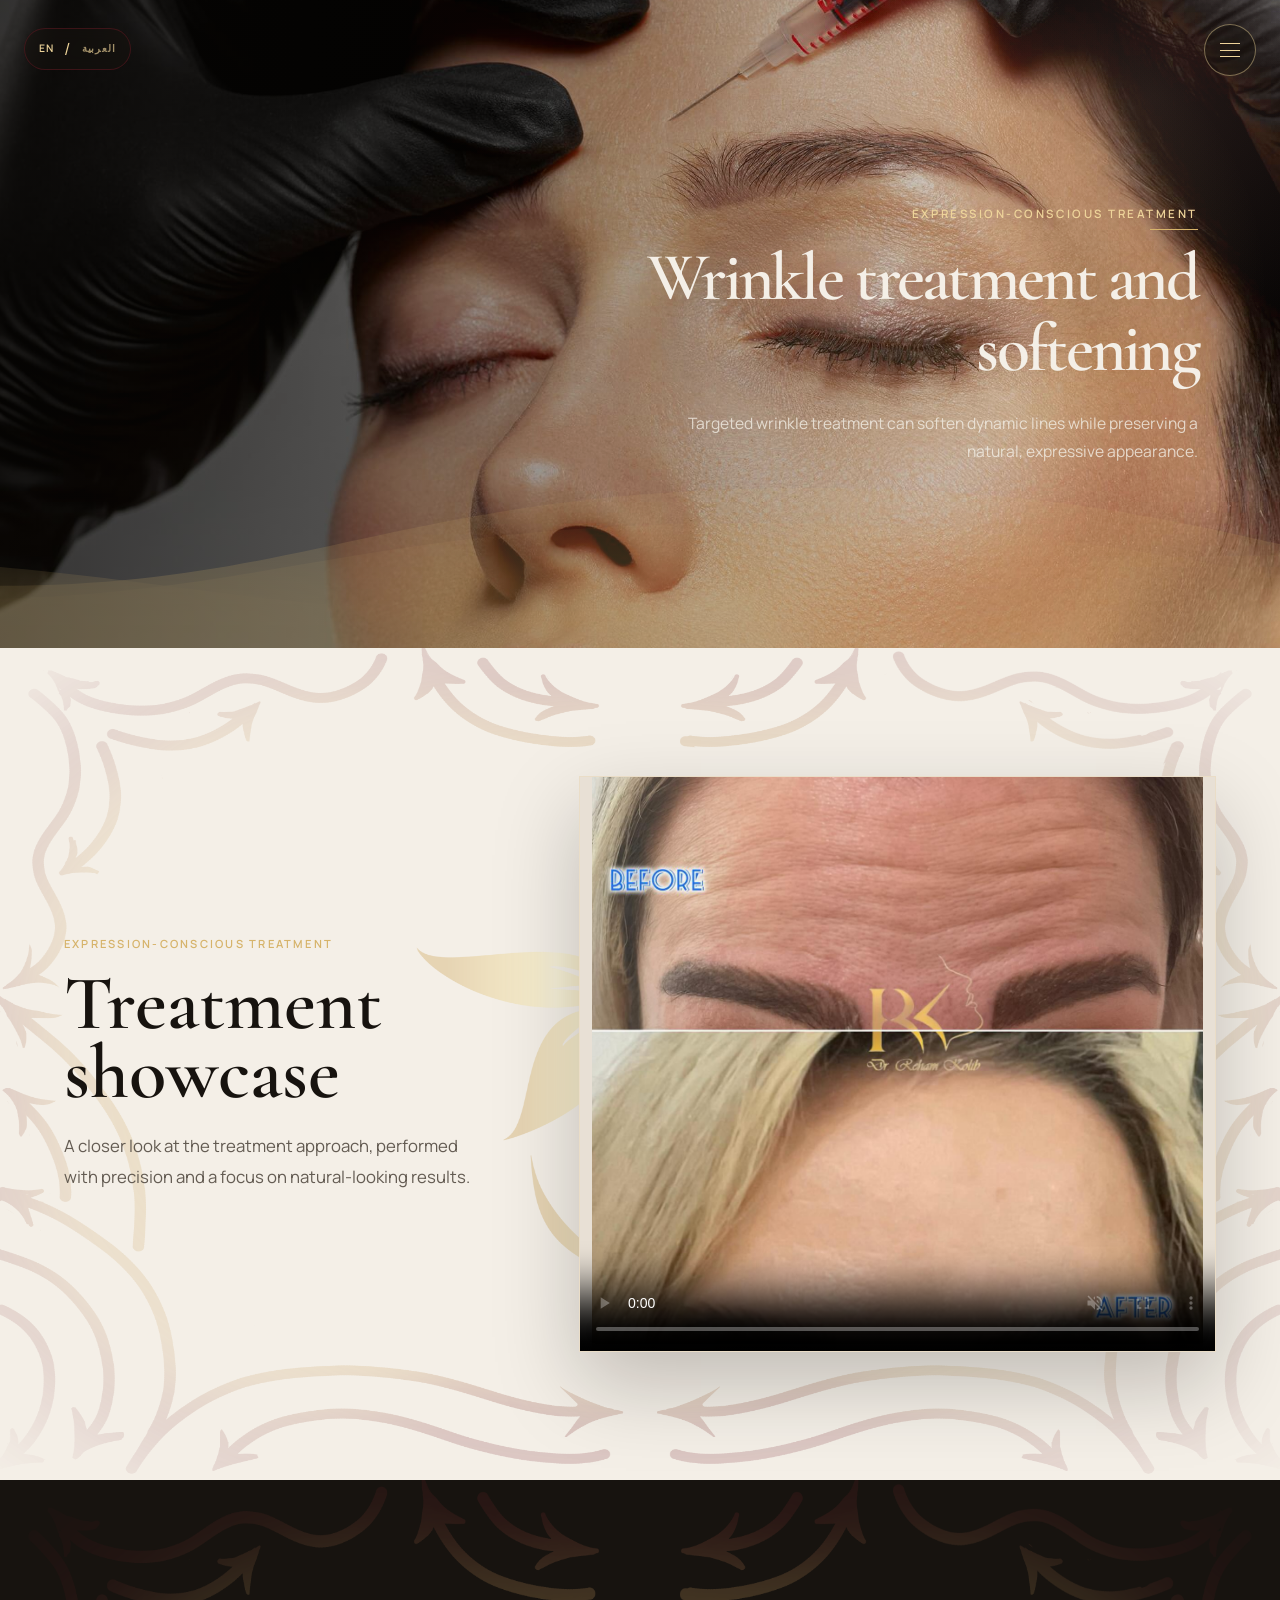
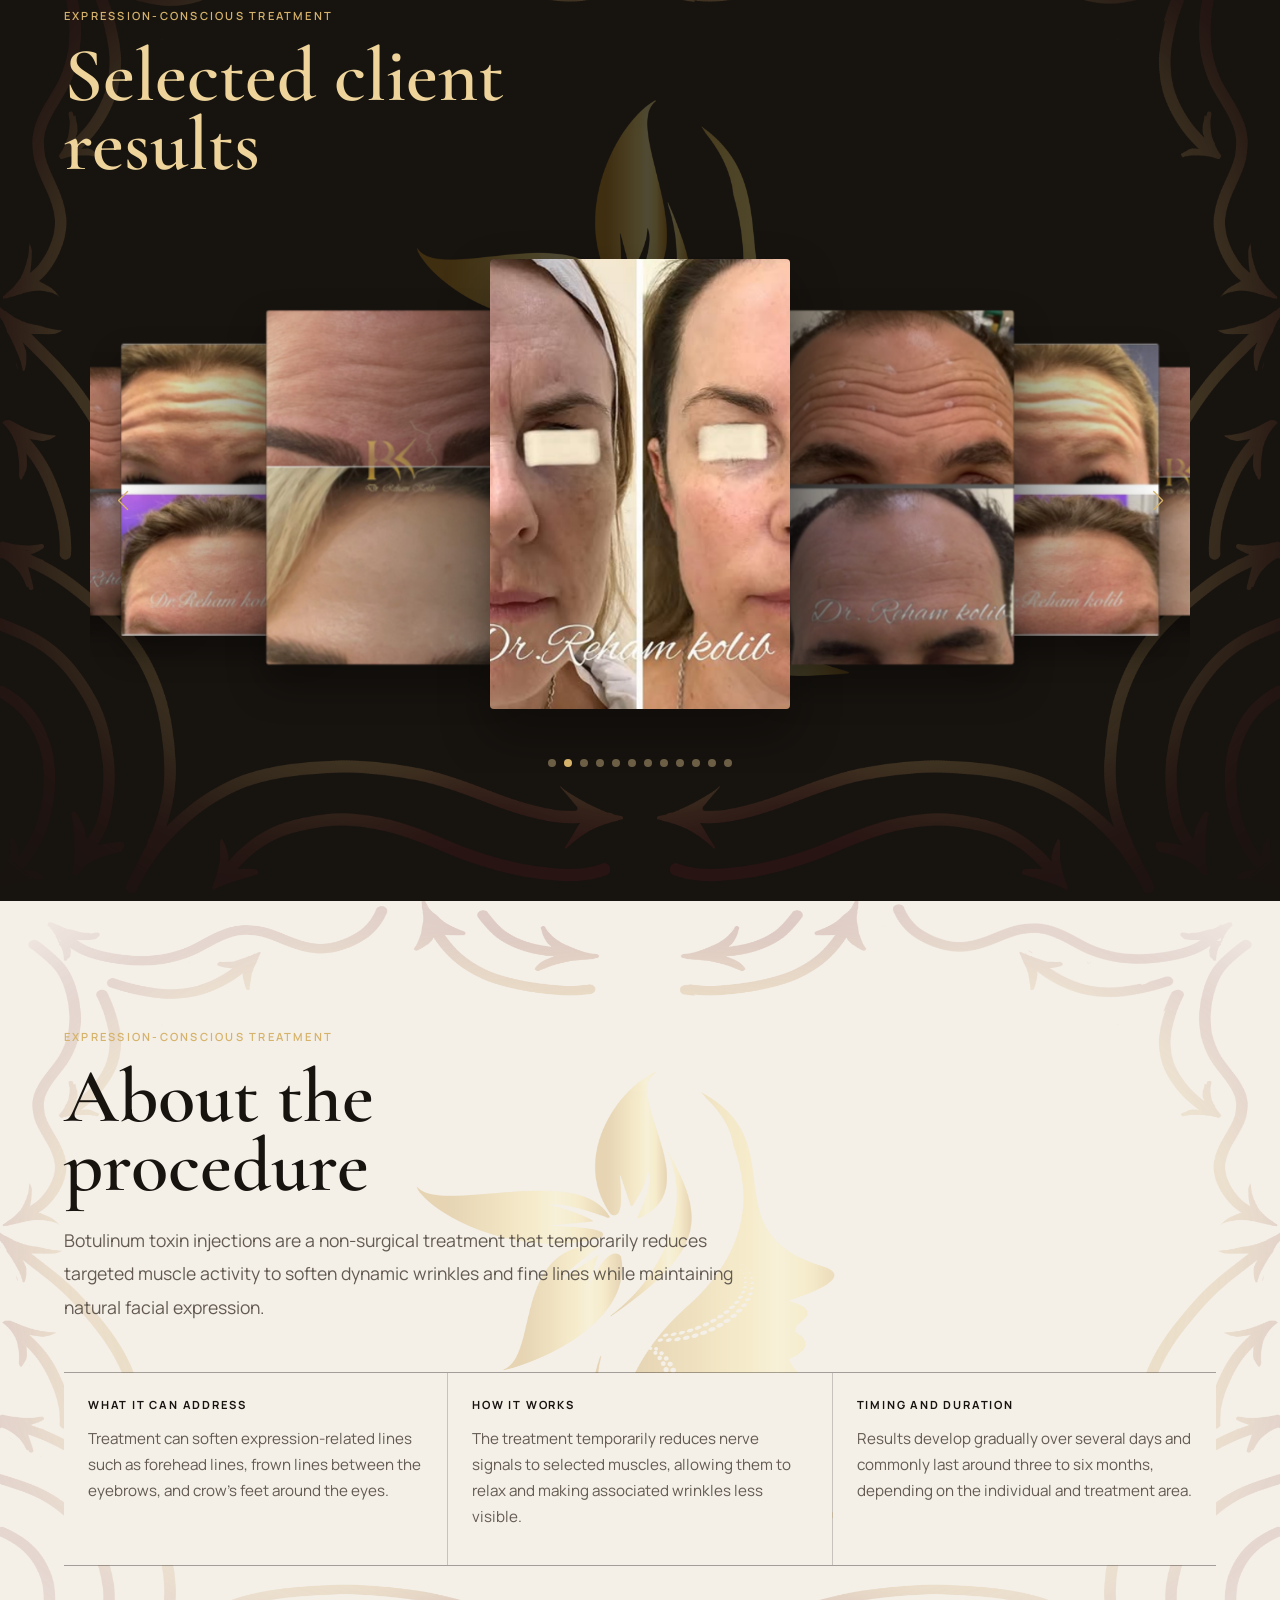
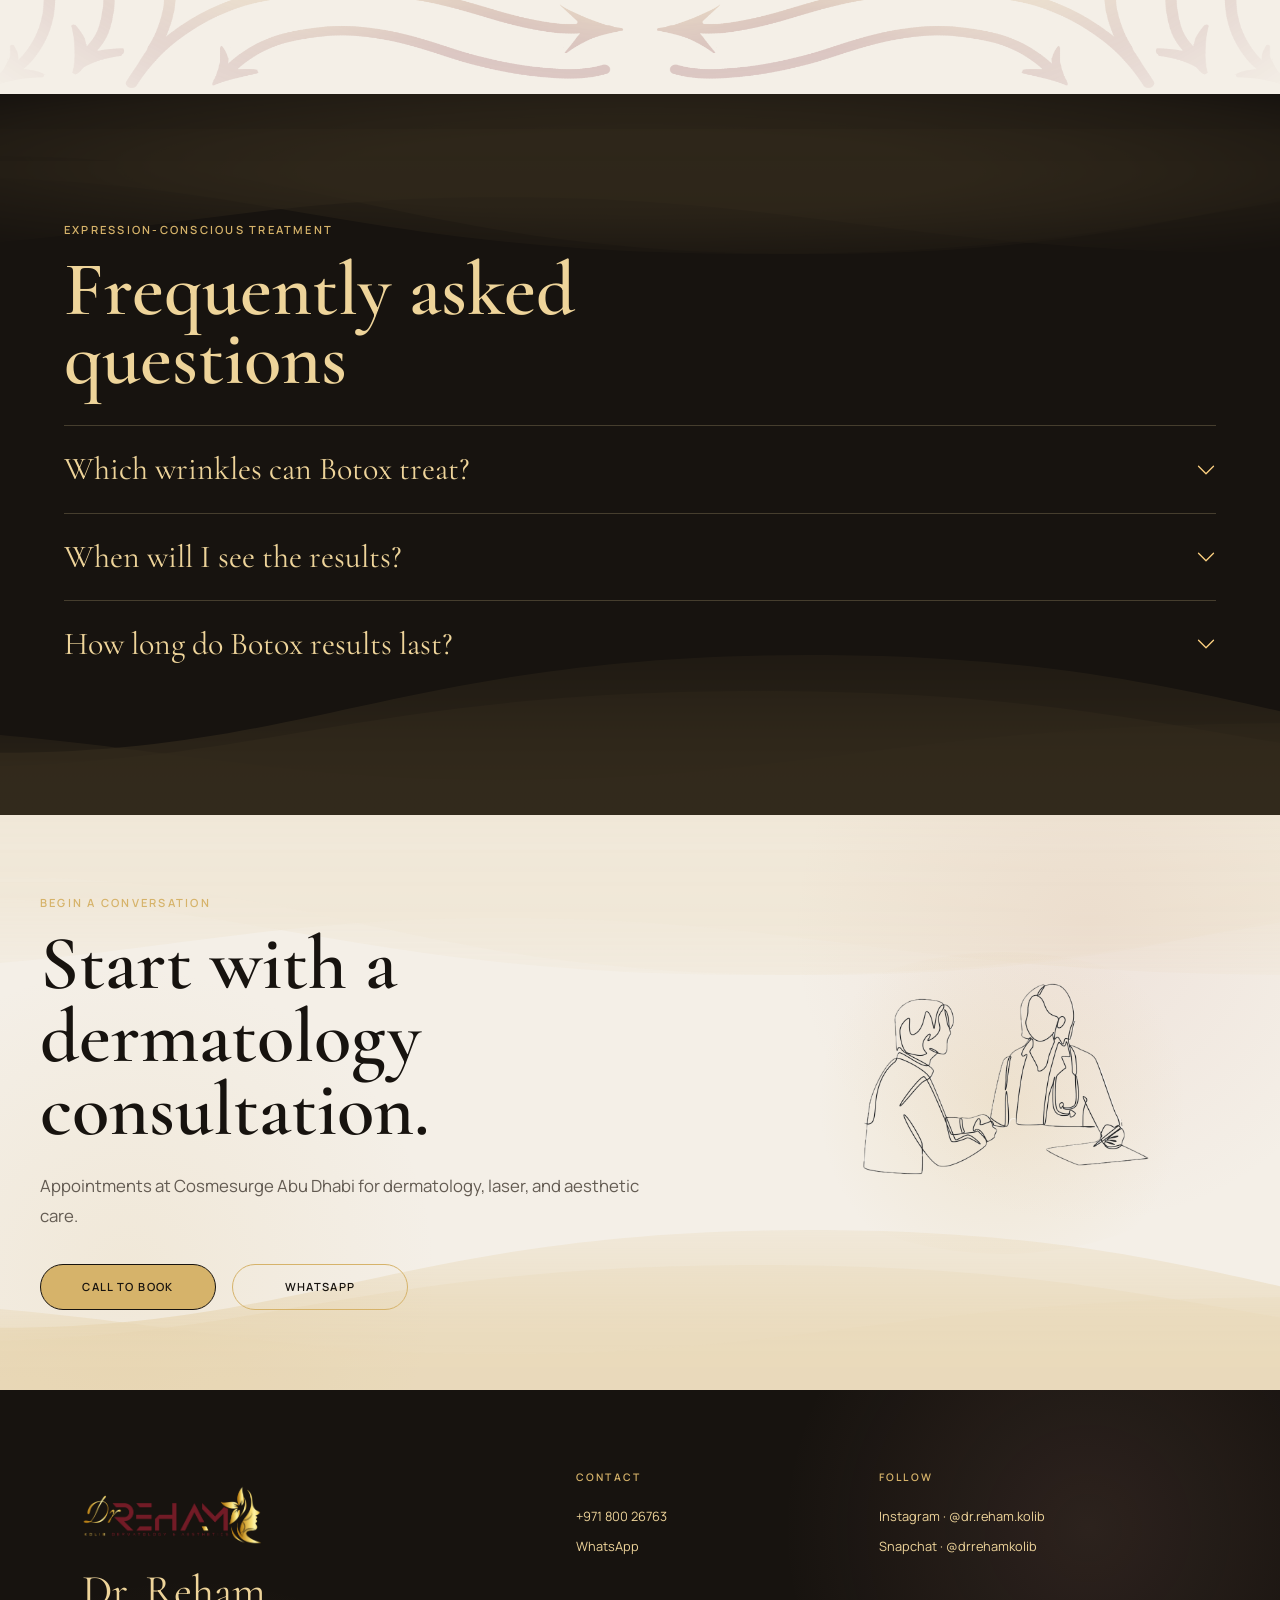
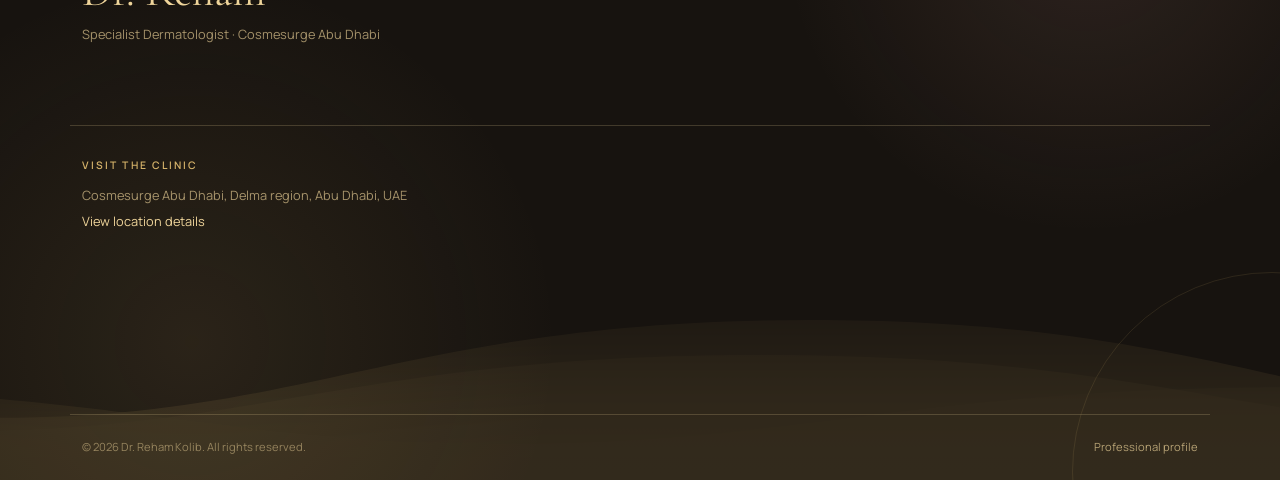
==== commit e5a167f5: "loading screen" ====
--- a/botox.html
+++ b/botox.html
@@ -43,6 +43,25 @@
     data-poster="images/botox1.png"
     data-gallery="images/botox1.png,images/botox2.png,images/botox4.png,images/botox5.png"
 >
+
+    <div class="site-loader" role="status" aria-label="Loading">
+        <div class="site-loader__artwork" aria-hidden="true">
+            <svg class="site-loader__ripple" viewBox="0 0 44 44" fill="none" stroke="currentColor" xmlns="http://www.w3.org/2000/svg">
+                <title>Loading</title>
+                <g fill="none" fill-rule="evenodd" stroke-width="2">
+                    <circle cx="22" cy="22" r="1">
+                        <animate attributeName="r" begin="0s" calcMode="spline" dur="1.8s" keySplines="0.165, 0.84, 0.44, 1" keyTimes="0; 1" repeatCount="indefinite" values="1; 20" />
+                        <animate attributeName="stroke-opacity" begin="0s" calcMode="spline" dur="1.8s" keySplines="0.3, 0.61, 0.355, 1" keyTimes="0; 1" repeatCount="indefinite" values="1; 0" />
+                    </circle>
+                    <circle cx="22" cy="22" r="1">
+                        <animate attributeName="r" begin="-0.9s" calcMode="spline" dur="1.8s" keySplines="0.165, 0.84, 0.44, 1" keyTimes="0; 1" repeatCount="indefinite" values="1; 20" />
+                        <animate attributeName="stroke-opacity" begin="-0.9s" calcMode="spline" dur="1.8s" keySplines="0.3, 0.61, 0.355, 1" keyTimes="0; 1" repeatCount="indefinite" values="1; 0" />
+                    </circle>
+                </g>
+            </svg>
+            <img class="site-loader__logo" src="images/1080.png" alt="">
+        </div>
+    </div>
 
     <!-- =========================================================
          NAVIGATION
--- a/stylesheet.css
+++ b/stylesheet.css
@@ -3916,14 +3916,15 @@
 
   .site-footer__identity {
     display: flex;
-    align-items: center;
-    gap: 1rem;
+    align-items: flex-start;
+    flex-direction: column;
+    gap: 0.75rem;
     margin-bottom: 1rem;
   }
 
   .site-footer__logo {
-    width: 4rem;
-    height: 4rem;
+    width: 180px;
+    height: 90px;
     flex: 0 0 auto;
     object-fit: contain;
   }
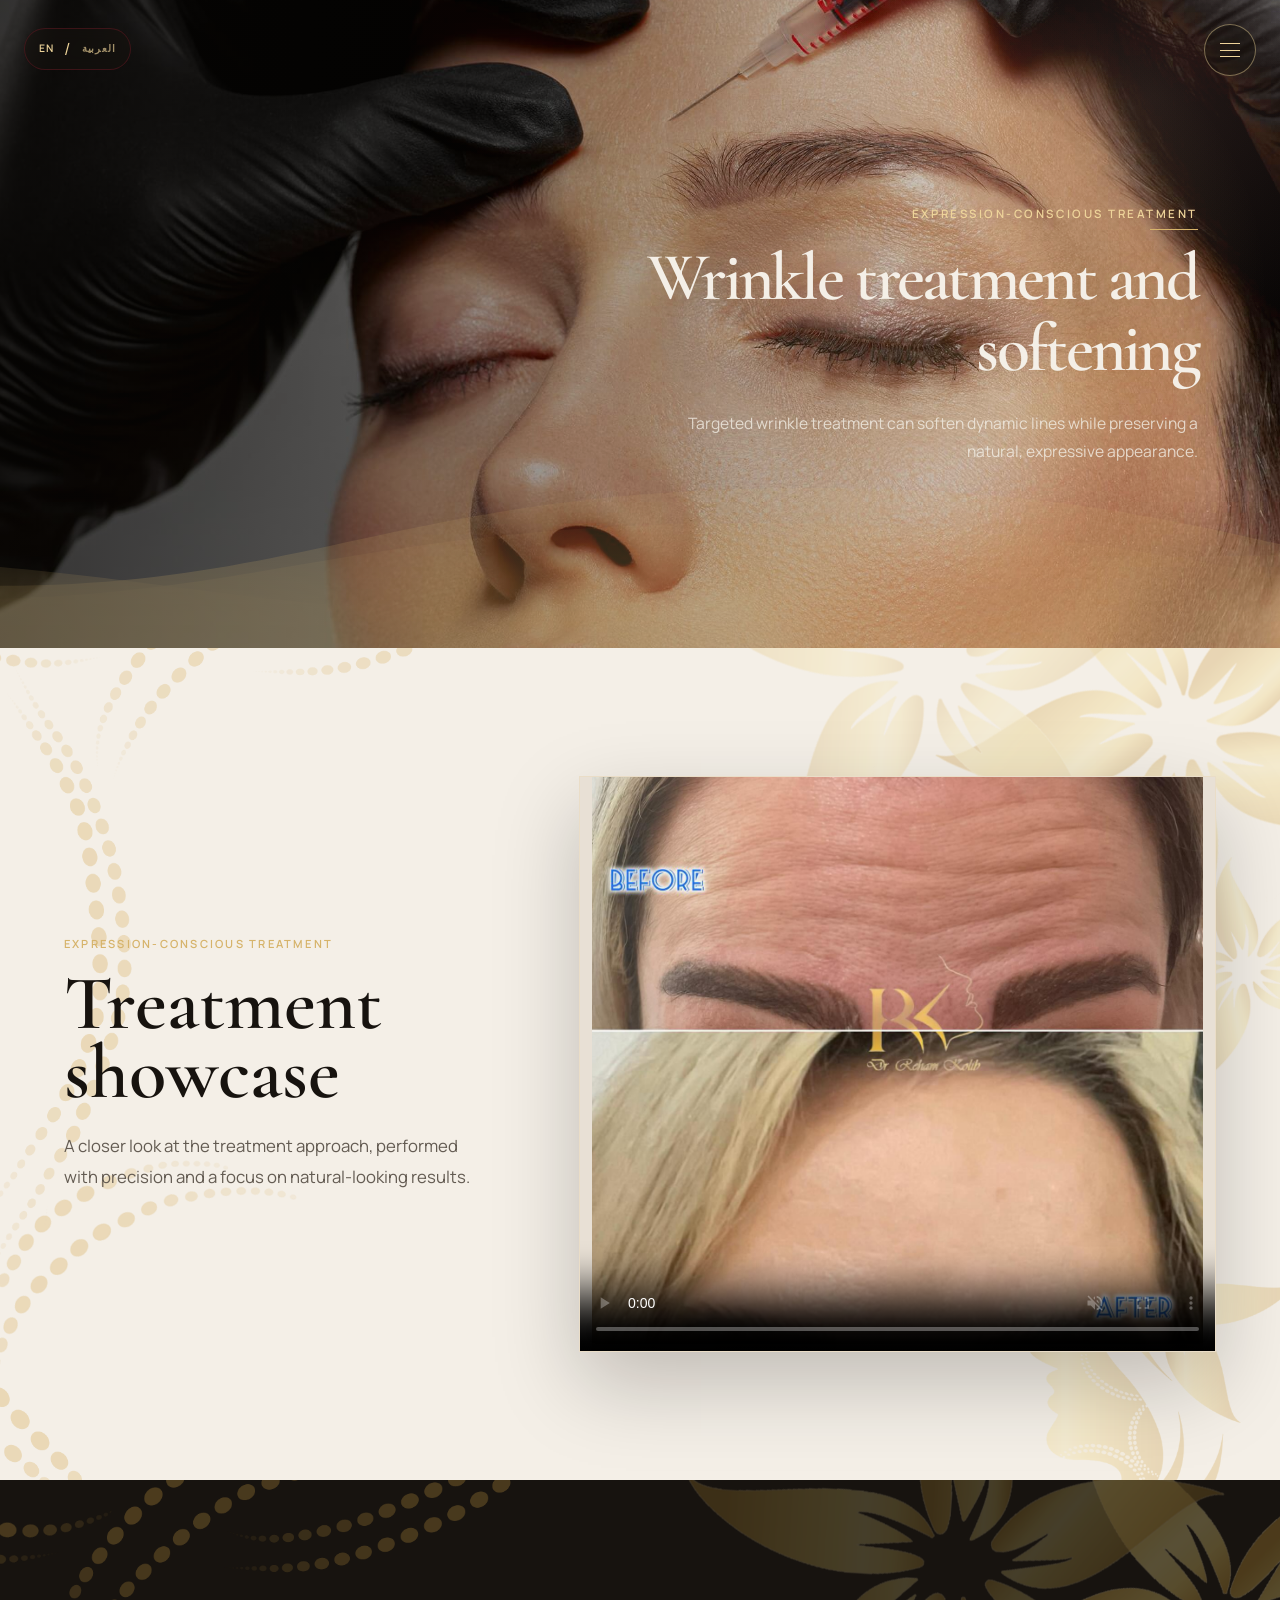
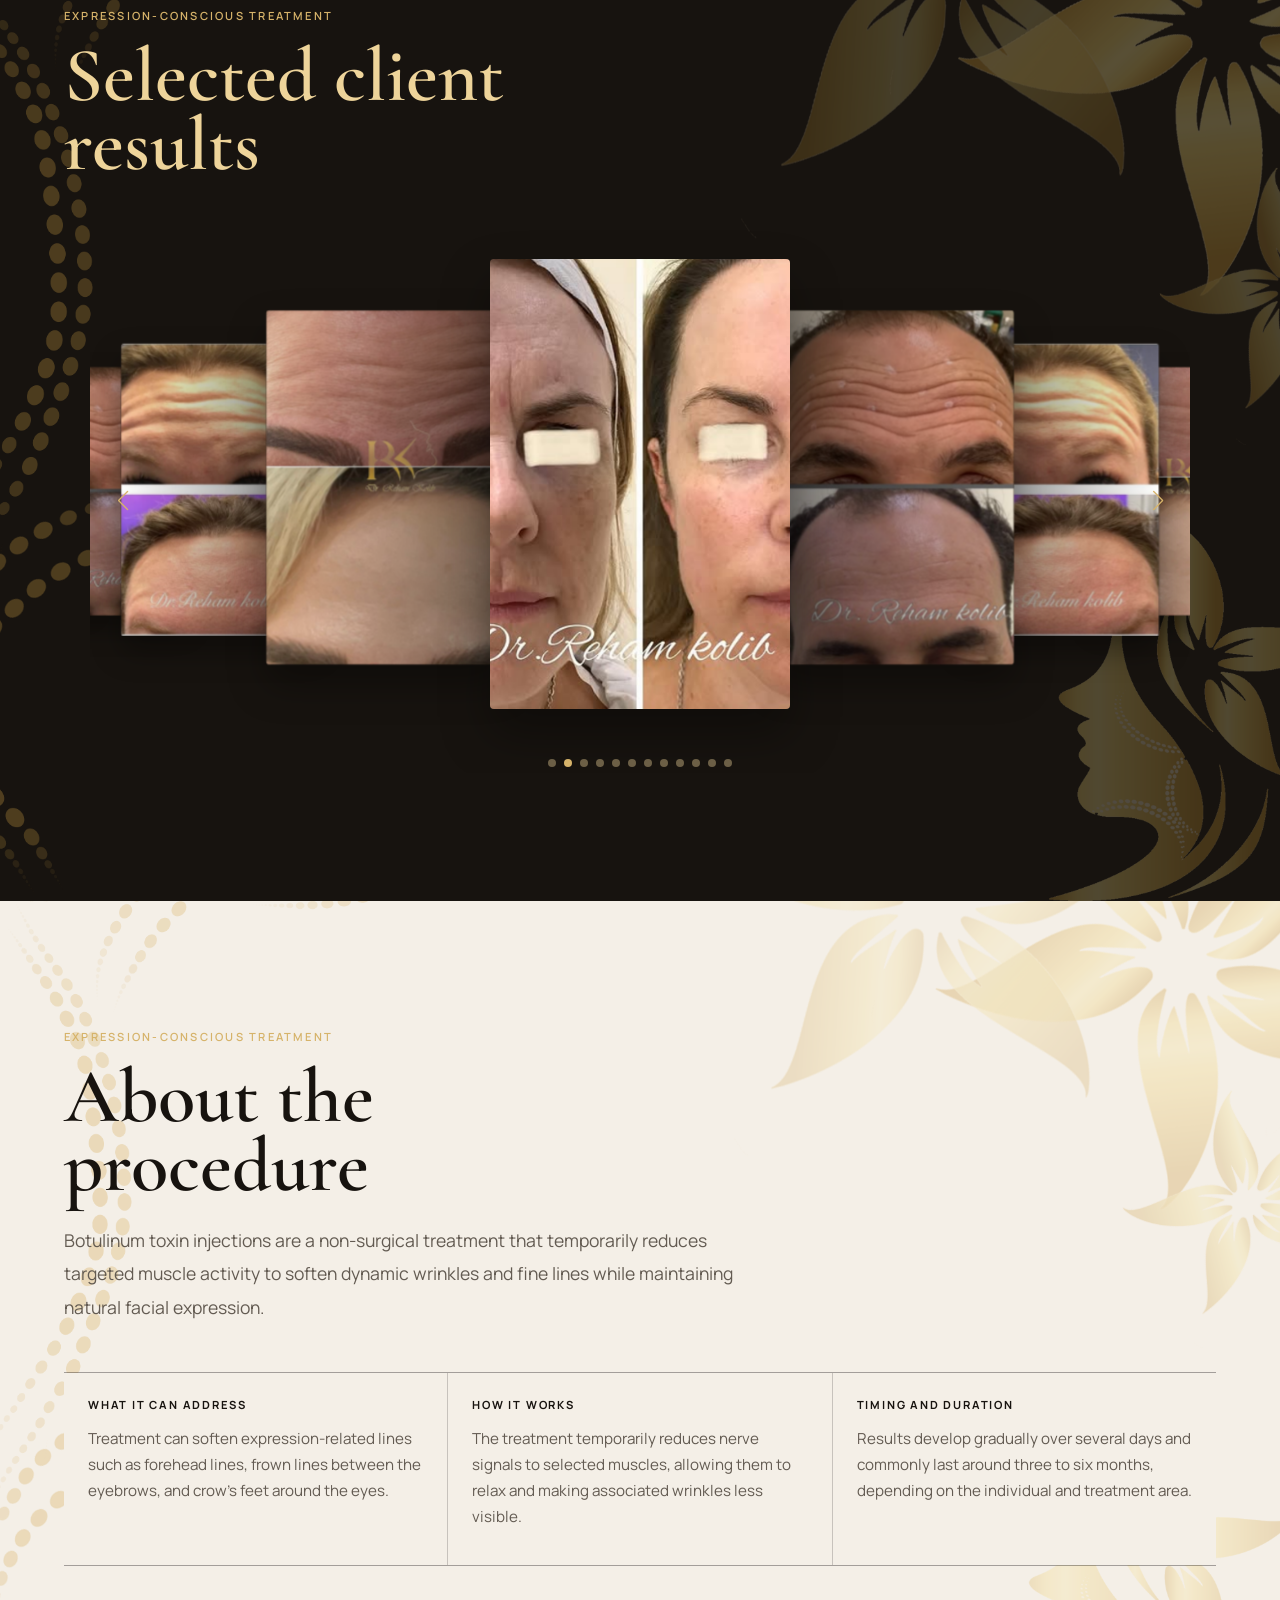
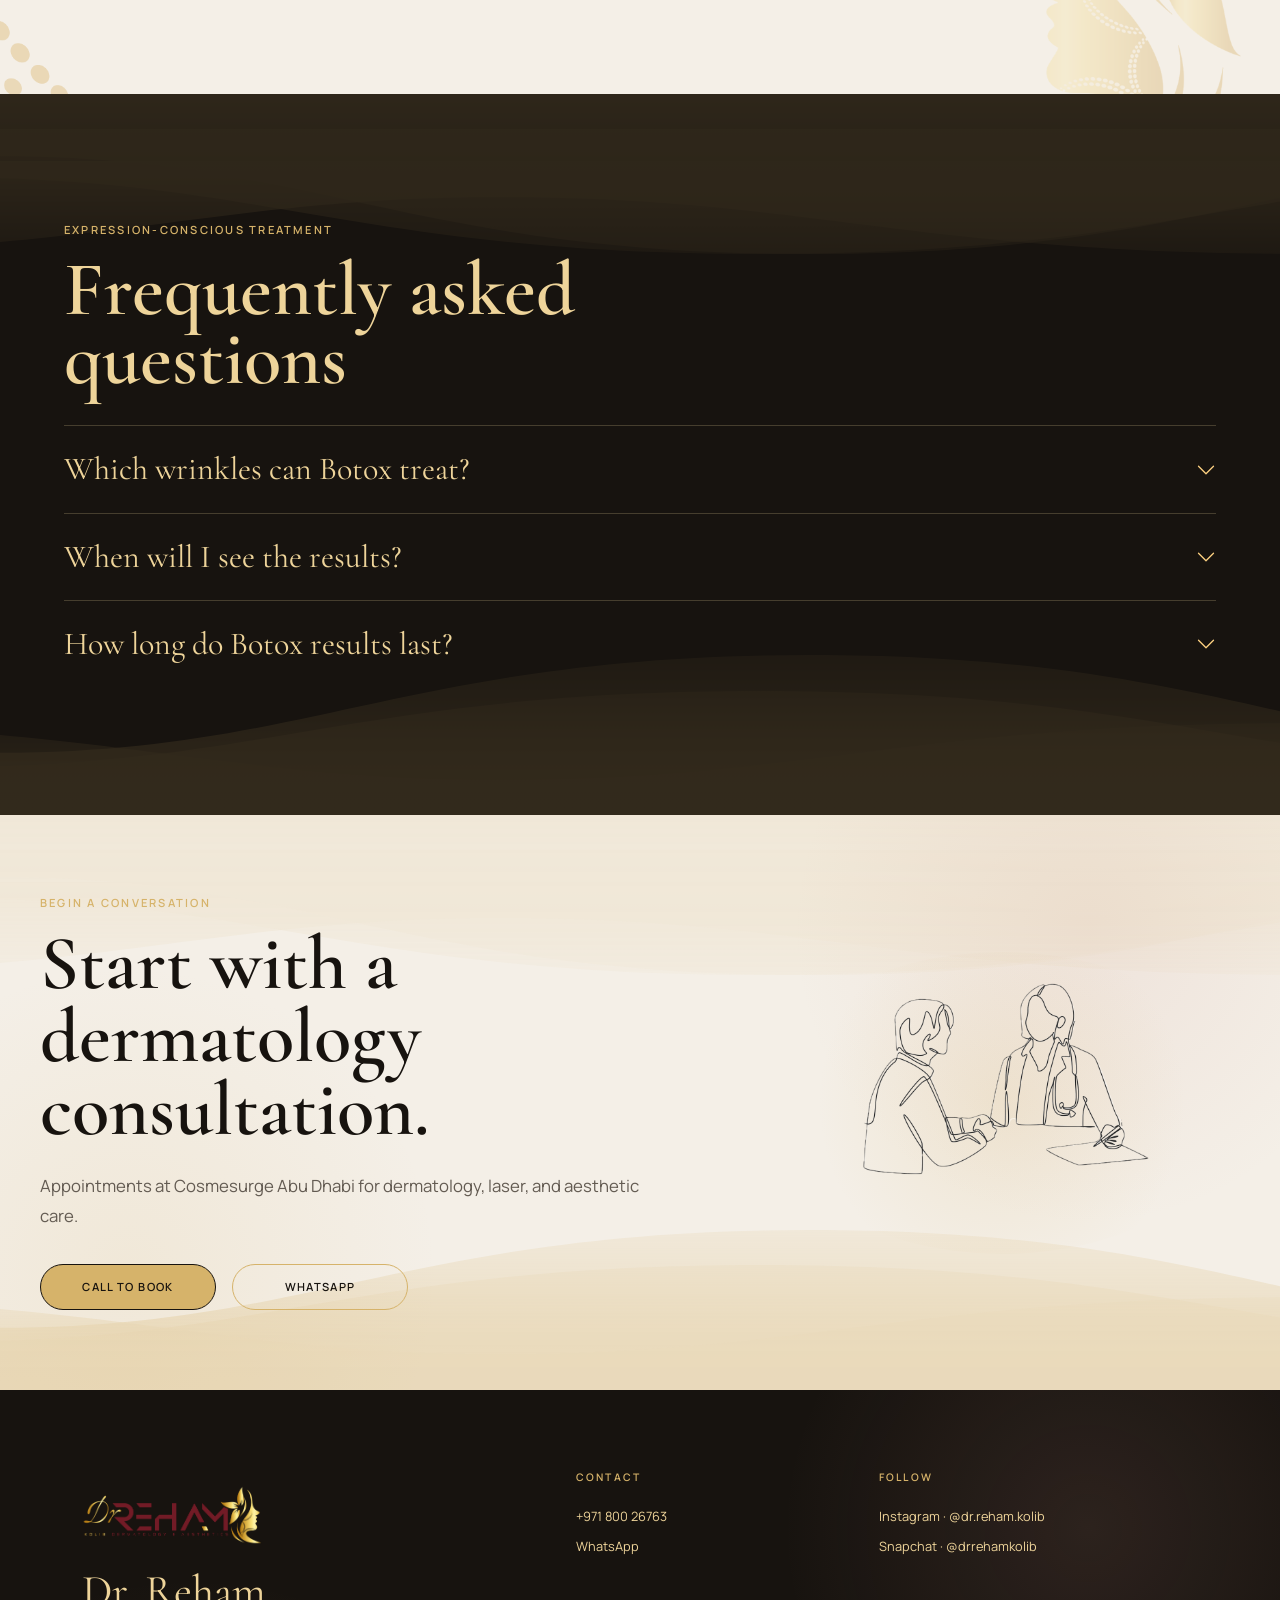
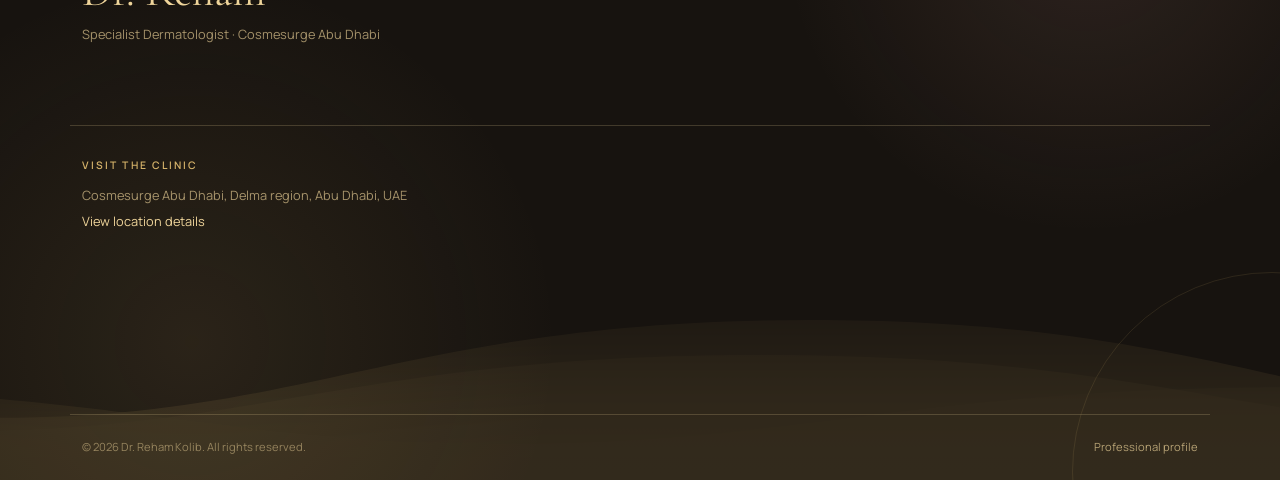
==== commit 7f7ae734: "bg overhaul" ====
--- a/botox.html
+++ b/botox.html
@@ -49,13 +49,9 @@
             <svg class="site-loader__ripple" viewBox="0 0 44 44" fill="none" stroke="currentColor" xmlns="http://www.w3.org/2000/svg">
                 <title>Loading</title>
                 <g fill="none" fill-rule="evenodd" stroke-width="2">
-                    <circle cx="22" cy="22" r="1">
-                        <animate attributeName="r" begin="0s" calcMode="spline" dur="1.8s" keySplines="0.165, 0.84, 0.44, 1" keyTimes="0; 1" repeatCount="indefinite" values="1; 20" />
-                        <animate attributeName="stroke-opacity" begin="0s" calcMode="spline" dur="1.8s" keySplines="0.3, 0.61, 0.355, 1" keyTimes="0; 1" repeatCount="indefinite" values="1; 0" />
+                    <circle class="site-loader__ripple-ring" cx="22" cy="22" r="1">
                     </circle>
-                    <circle cx="22" cy="22" r="1">
-                        <animate attributeName="r" begin="-0.9s" calcMode="spline" dur="1.8s" keySplines="0.165, 0.84, 0.44, 1" keyTimes="0; 1" repeatCount="indefinite" values="1; 20" />
-                        <animate attributeName="stroke-opacity" begin="-0.9s" calcMode="spline" dur="1.8s" keySplines="0.3, 0.61, 0.355, 1" keyTimes="0; 1" repeatCount="indefinite" values="1; 0" />
+                    <circle class="site-loader__ripple-ring site-loader__ripple-ring--delayed" cx="22" cy="22" r="1">
                     </circle>
                 </g>
             </svg>
--- a/stylesheet.css
+++ b/stylesheet.css
@@ -2325,33 +2325,15 @@
     position: absolute;
     inset: 0;
 
-    background-image: url("images/butterfly-arrow-bg.png");
+    background-image: url("images/new-bg.png");
     background-position: center;
-    background-size: 100% 100%;
+    background-size: cover;
     background-repeat: no-repeat;
 
     opacity: 0.3;
     pointer-events: none;
     z-index: -1;
 
-    /* Fade around ALL edges */
-    -webkit-mask-image:
-        radial-gradient(
-            ellipse at center,
-            black 35%,
-            rgba(0, 0, 0, 0.8) 55%,
-            rgba(0, 0, 0, 0.4) 82%,
-            transparent 100%
-        );
-
-    mask-image:
-        radial-gradient(
-            ellipse at center,
-            black 35%,
-            rgba(0, 0, 0, 0.8) 55%,
-            rgba(0, 0, 0, 0.4) 82%,
-            transparent 100%
-        );
 
     animation: patternDrift 18s ease-in-out infinite alternate;
 }
@@ -3538,11 +3520,11 @@
    PORTRAIT ORIENTATION BACKGROUND
    ========================================= */
 
-@media (orientation: portrait) {
+@media (max-width: 768px), (orientation: portrait) {
 
     .section-dark::before,
     .section-light::before {
-        background-image: url("images/mobile-gold-butterfly.png");
+    background-image: url("images/mobile-new-bg.png");
     }
 
 }
@@ -3905,6 +3887,28 @@
     color: var(--accent);
   }
 
+  .site-loader__ripple-ring {
+    transform-box: fill-box;
+    transform-origin: center;
+    animation: siteLoaderRipple 1.8s cubic-bezier(0.165, 0.84, 0.44, 1) infinite;
+  }
+
+  .site-loader__ripple-ring--delayed {
+    animation-delay: -0.9s;
+  }
+
+  @keyframes siteLoaderRipple {
+    0% {
+      opacity: 1;
+      transform: scale(1);
+    }
+
+    100% {
+      opacity: 0;
+      transform: scale(20);
+    }
+  }
+
   .site-loader__logo {
     position: relative;
     z-index: 1;
@@ -3951,18 +3955,26 @@
   }
 
   .hero--home .hero__panel {
-    transform: skewX(-5deg) scale(1.16);
+    transform: skewX(5deg) scale(1.16);
     animation-name: heroImageFloatSkew;
   }
 
   @keyframes heroImageFloatSkew {
-    0% { transform: skewX(-5deg) scale(1.14) translate3d(0, 0, 0); }
-    50% { transform: skewX(-5deg) scale(1.18) translate3d(-0.4%, -0.3%, 0); }
-    100% { transform: skewX(-5deg) scale(1.14) translate3d(0.4%, 0.3%, 0); }
+    0% { transform: skewX(5deg) scale(1.14) translate3d(0, 0, 0); }
+    50% { transform: skewX(5deg) scale(1.18) translate3d(-0.4%, -0.3%, 0); }
+    100% { transform: skewX(5deg) scale(1.14) translate3d(0.4%, 0.3%, 0); }
   }
 
   /* Keep tap feedback visible longer on touchscreens. */
-  @media (hover: none) and (pointer: coarse) {
+  @media (max-width: 768px), (hover: none) and (pointer: coarse) {
+    .particle-btn { overflow: visible !important; }
+    .book-button::before,
+    .text-link::before,
+    .hero__secondary-link::before { display: none; }
+    .butterfly-ambient {
+      width: 2rem;
+      animation-duration: 2s;
+    }
     .butterfly-burst { animation-duration: 1.8s; }
     .sparkle-burst { animation-duration: 1.2s; }
   }
@@ -3974,4 +3986,5 @@
 
   @media (prefers-reduced-motion: reduce) {
     .site-loader { transition-duration: 1ms; }
+    .site-loader__ripple-ring { animation: none; opacity: 0; }
   }
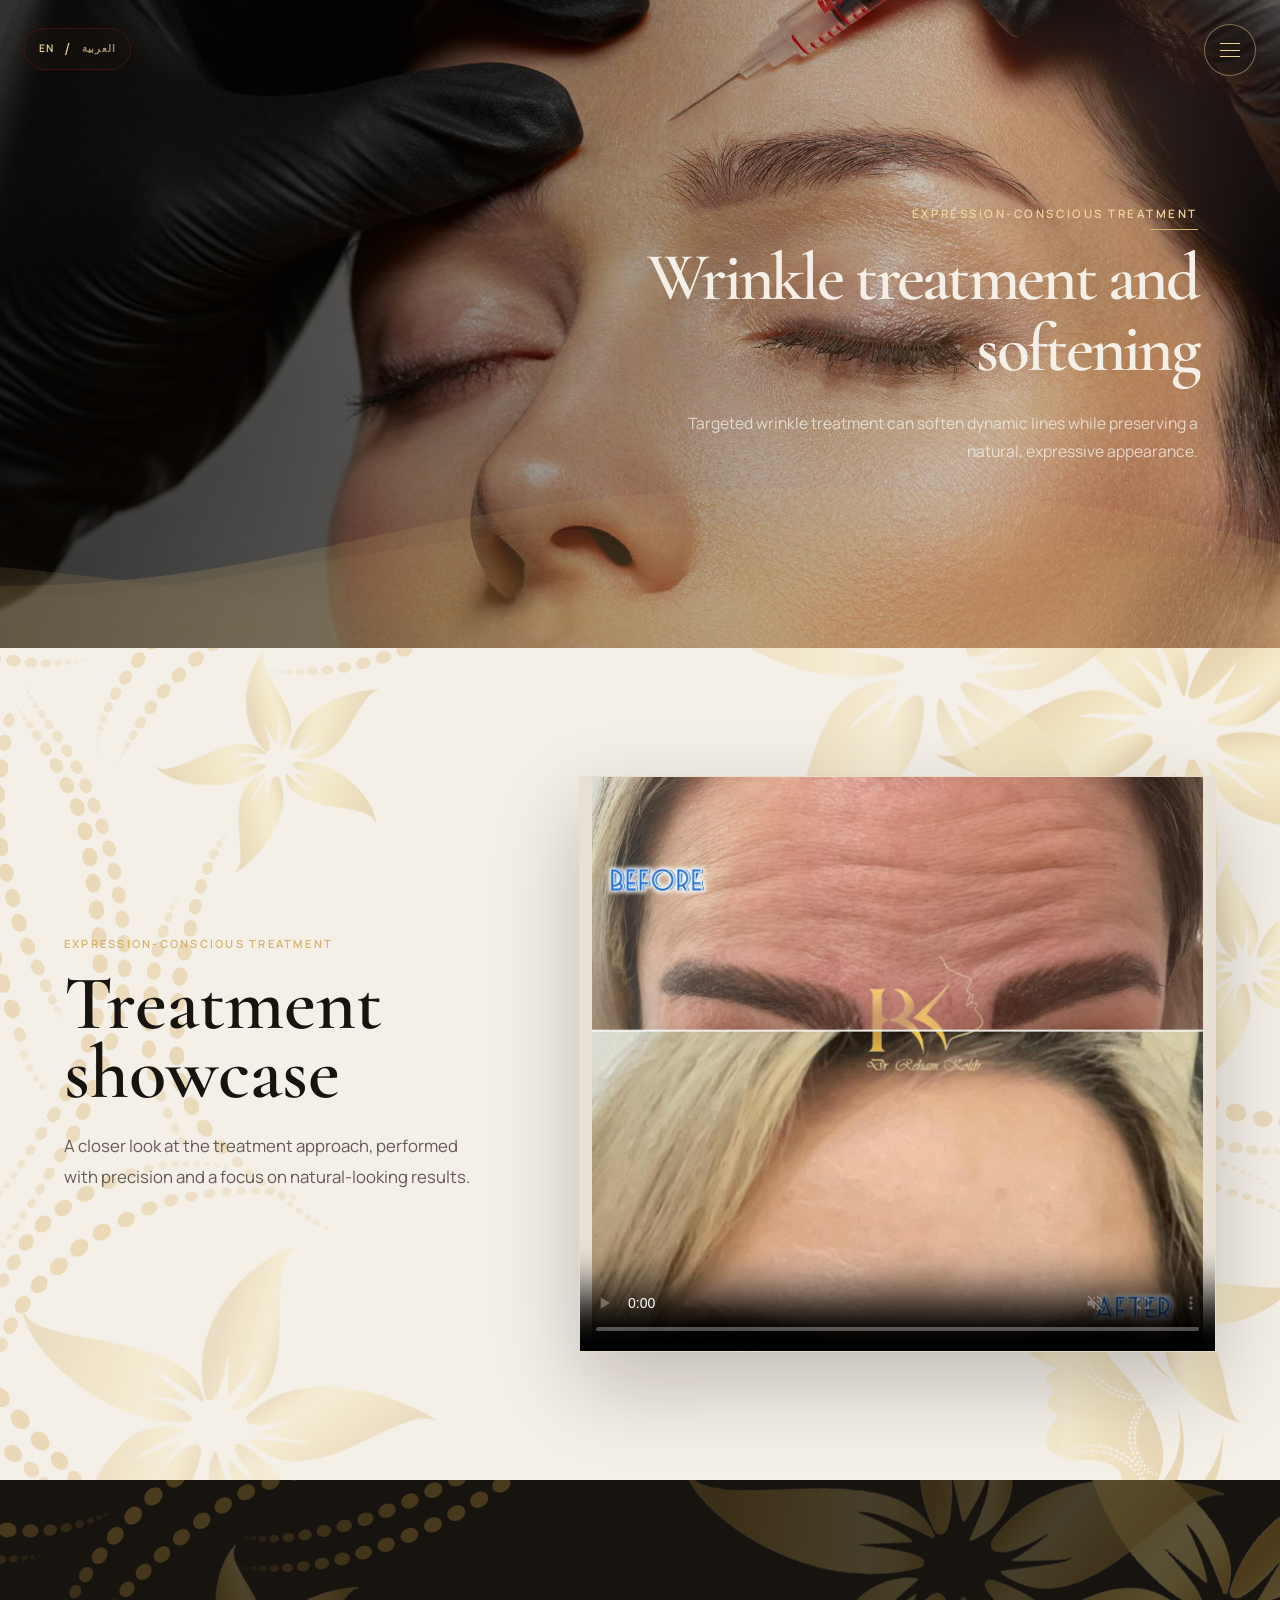
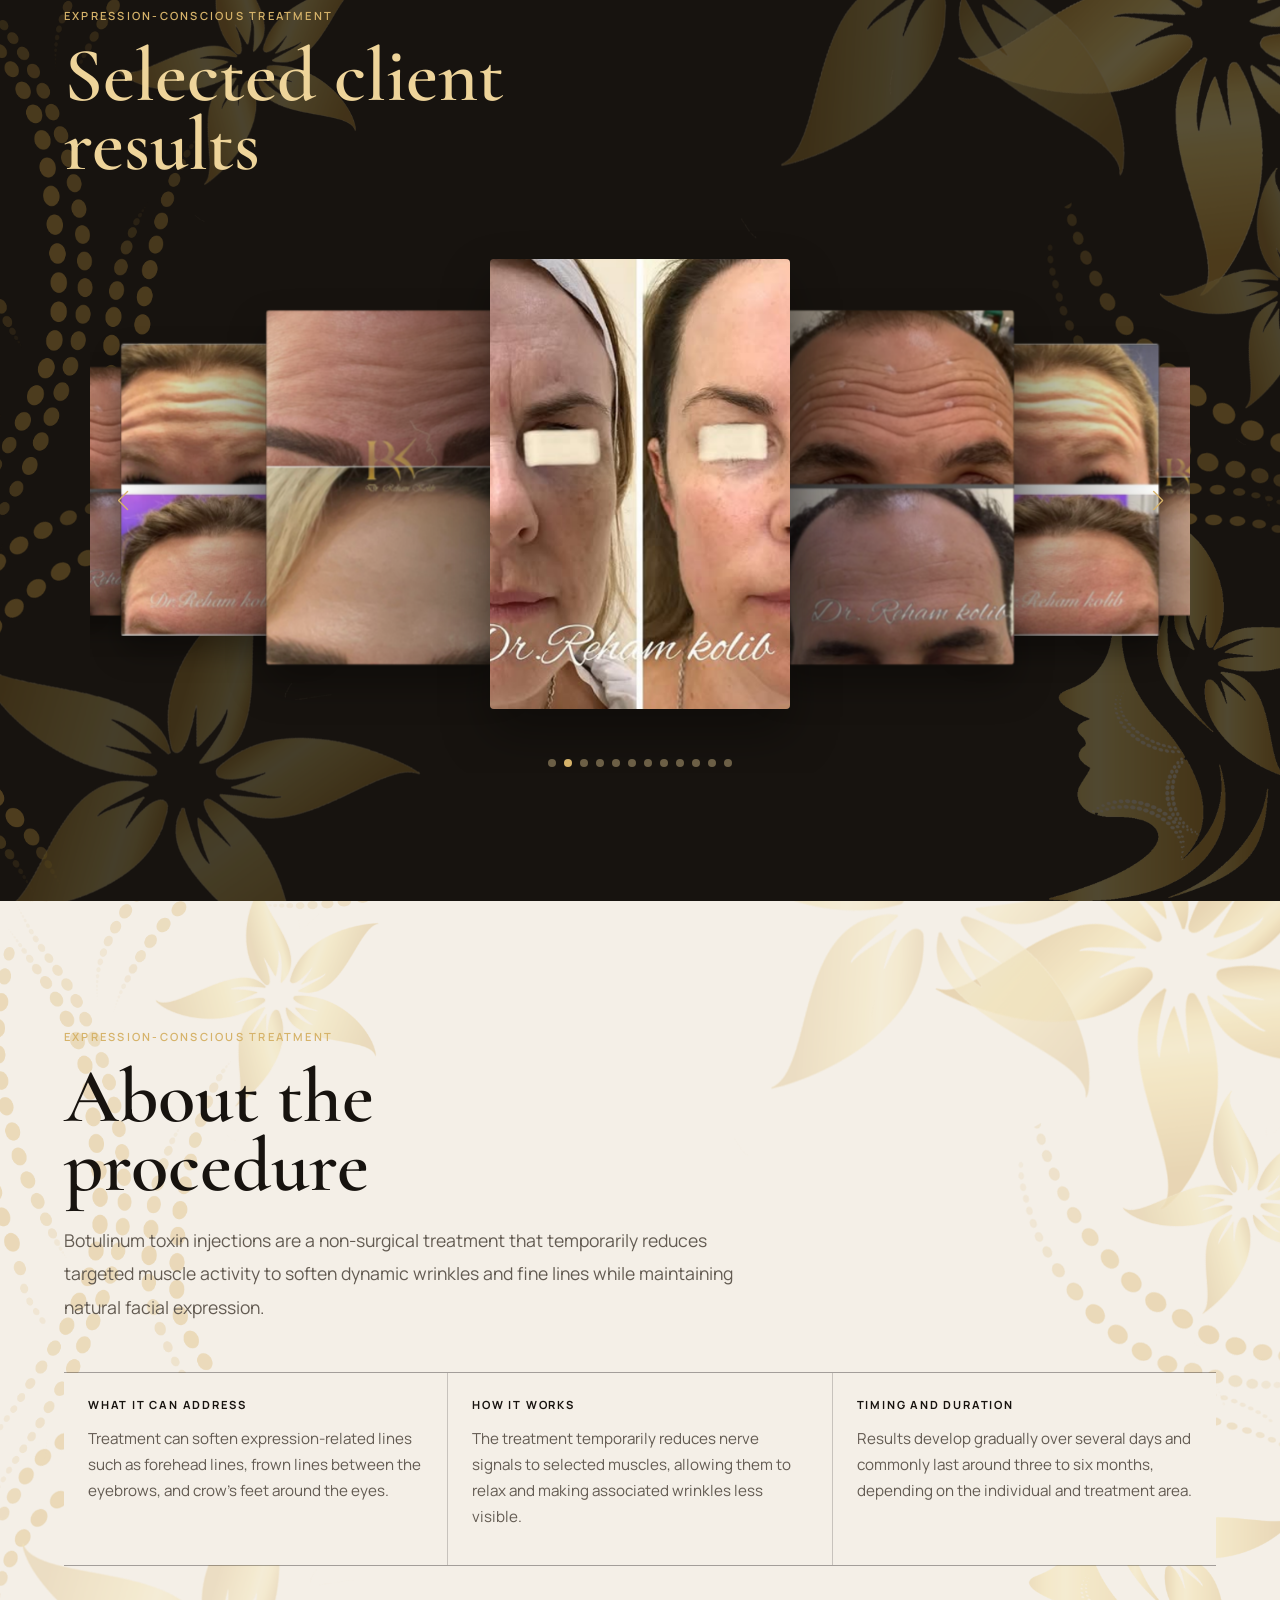
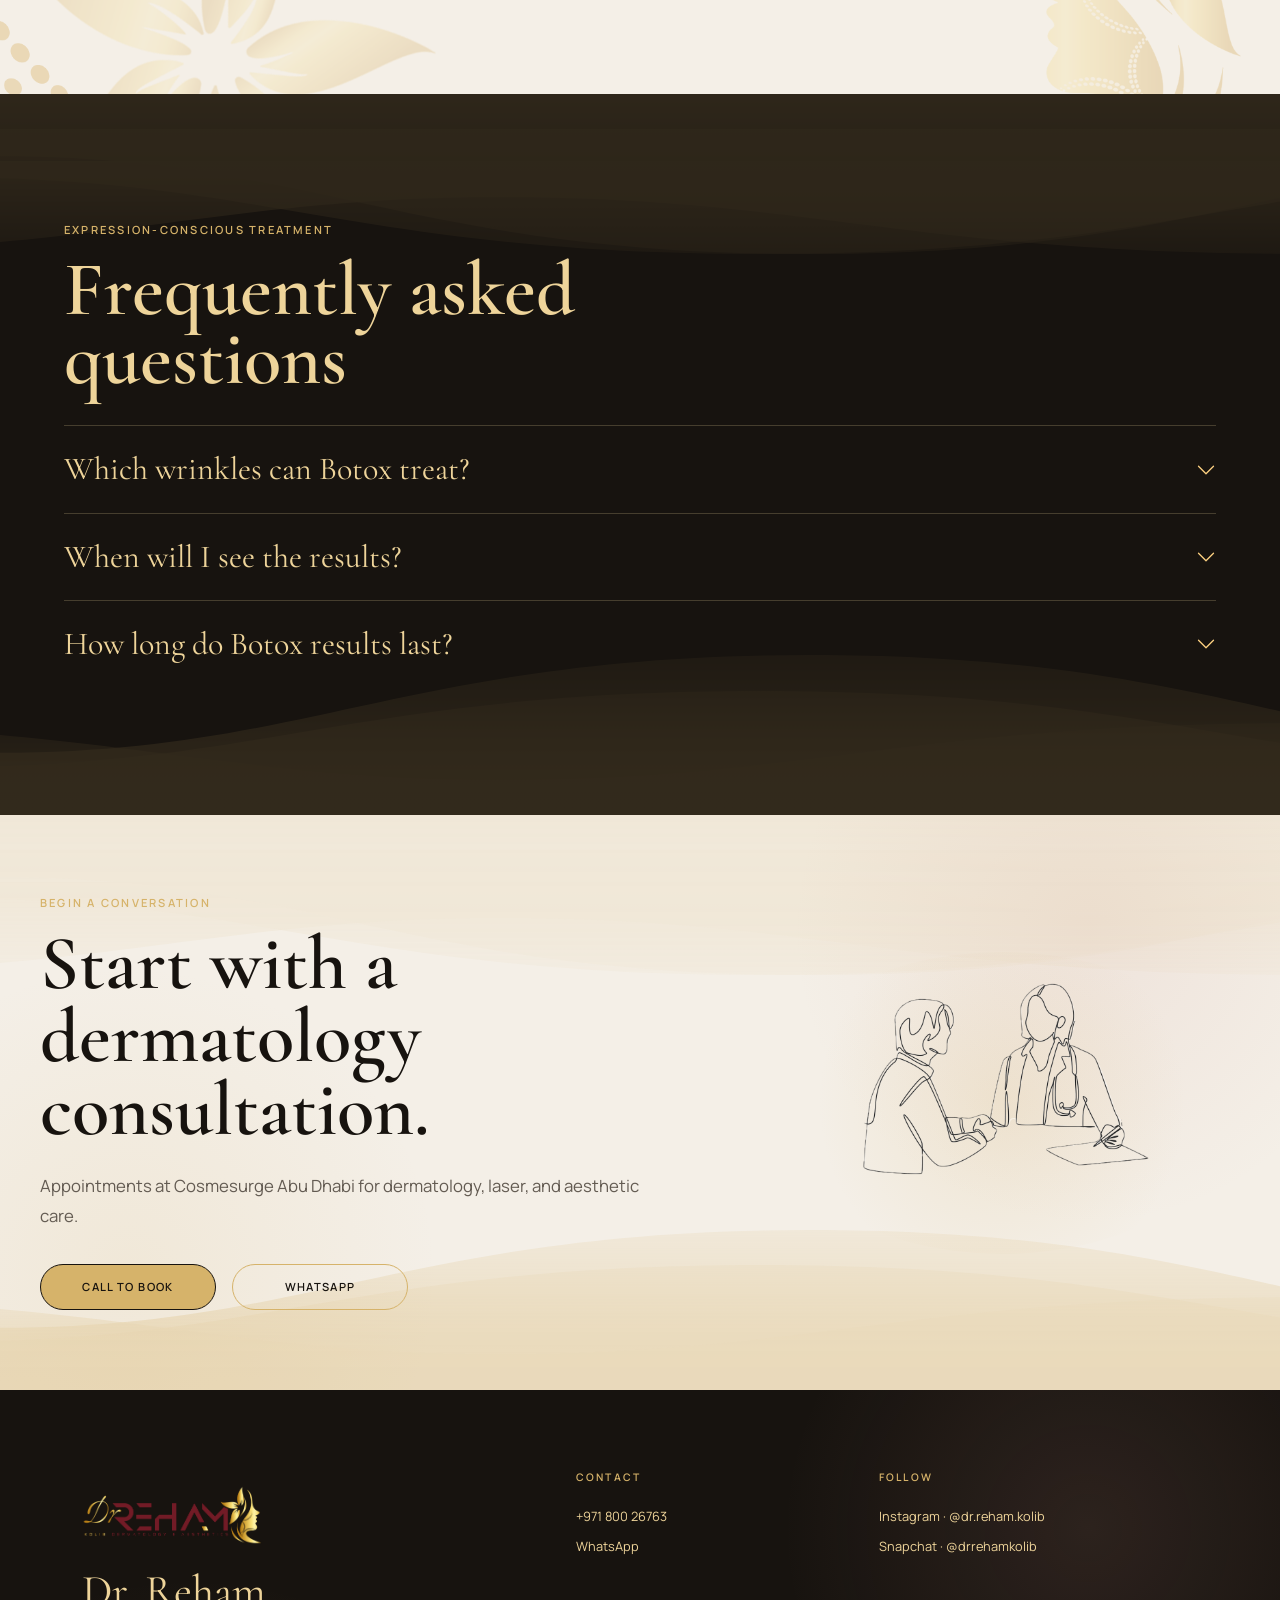
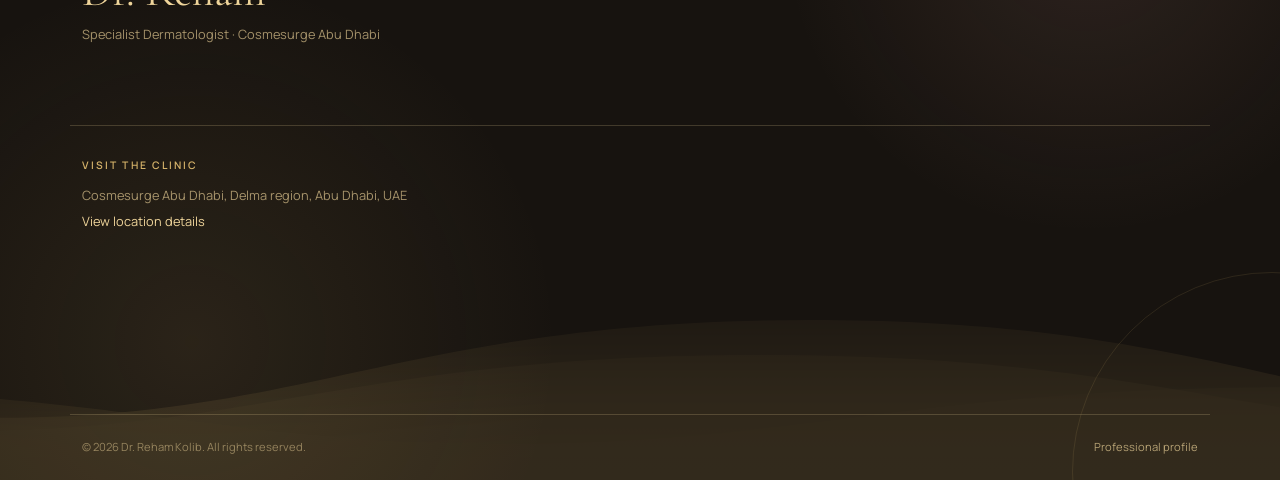
==== commit e6a677eb: "asset reorg" ====
--- a/botox.html
+++ b/botox.html
@@ -6,8 +6,8 @@
 
     <meta name="description" content="Expression-conscious wrinkle treatment by Dr. Reham Kolib in Abu Dhabi.">
     <meta name="keywords" content="Botox Abu Dhabi, wrinkle treatment, aesthetic dermatology, Dr Reham Kolib">
-    <link rel="icon" type="image/png" href="images/1080.png">
-    <link rel="apple-touch-icon" href="images/1080.png">
+    <link rel="icon" type="image/png" href="images/branding/1080.png">
+    <link rel="apple-touch-icon" href="images/branding/1080.png">
 
     <!-- Fonts -->
     <link rel="preconnect" href="https://fonts.googleapis.com">
@@ -39,9 +39,9 @@
 
 <body
     data-page="botox"
-    data-video="images/botox.mp4"
-    data-poster="images/botox1.png"
-    data-gallery="images/botox1.png,images/botox2.png,images/botox4.png,images/botox5.png"
+    data-video="images/botox/botox.mp4"
+    data-poster="images/botox/botox1.png"
+    data-gallery="images/botox/botox1.png,images/botox/botox2.png,images/botox/botox4.png,images/botox/botox5.png"
 >
 
     <div class="site-loader" role="status" aria-label="Loading">
@@ -55,7 +55,7 @@
                     </circle>
                 </g>
             </svg>
-            <img class="site-loader__logo" src="images/1080.png" alt="">
+            <img class="site-loader__logo" src="images/branding/1080.png" alt="">
         </div>
     </div>
 
@@ -72,7 +72,7 @@
 
         <div
             class="hero__panel"
-            data-hero-bg="images/botox-stock.jpg">
+            data-hero-bg="images/botox/botox-stock.jpg">
         </div>
 
         <div class="hero__veil" aria-hidden="true"></div>
@@ -144,10 +144,10 @@
                 loop
                 playsinline
                 preload="metadata"
-                poster="images/botox1.png"
+                poster="images/botox/botox1.png"
             >
                 <source
-                    src="images/botox.mp4"
+                    src="images/botox/botox.mp4"
                     type="video/mp4"
                 >
             </video>
--- a/stylesheet.css
+++ b/stylesheet.css
@@ -294,7 +294,7 @@
   z-index:-3;
   width:100%;
   background-color:#514233;
-  background-image:url("images/healthy.png");
+  background-image:url("images/backgrounds/healthy.png");
   background-position:center;
   background-size:cover;
   background-repeat:no-repeat;
@@ -884,6 +884,20 @@
   font-weight:600;
   line-height:0.9
 }
+.about-section__title {
+  margin:0 0 1.75rem;
+  font-family:"Cormorant Garamond", serif;
+  font-size:clamp(3.5rem, 7vw, 6.5rem);
+  font-weight:600;
+  line-height:0.9
+}
+.about-section__intro {
+  max-width:42rem;
+  margin:0;
+  color:#635b52;
+  font-size:1rem;
+  line-height:1.9
+}
 .about-section__content>p:last-child {
   max-width:42rem;
   margin:0;
@@ -1054,13 +1068,13 @@
 }
 /* hero project background bg*/
 .detail-hero--face {                
-  background-image:url("images/facelift-stock.jpg")
+  background-image:url("images/facelift/facelift-stock.jpg")
 }
 .detail-hero--filler {
-  background-image:url("images/filler-stock.jpg")
+  background-image:url("images/filler/filler-stock.jpg")
 }
 .detail-hero--botox {
-  background-image:url("images/botox-stock.jpg")
+  background-image:url("images/botox/botox-stock.jpg")
 }
 .detail-hero__veil {
   position:absolute;
@@ -1756,9 +1770,17 @@
   grid-template-columns:repeat(2, 1fr)
 }
 .quick-stats__item {
-  min-height:7rem;
-  padding:1.25rem;
+  min-height:5rem;
+  padding:0.65rem 0.6rem;
   border-bottom:1px solid rgba(23, 19, 15, 0.15)
+}
+.quick-stats__item strong {
+  font-size:1.5rem
+}
+.quick-stats__item span {
+  margin-top:0.35rem;
+  font-size:0.55rem;
+  line-height:1.3
 }
 .quick-stats__item:nth-child(2) {
   border-right:0
@@ -1785,7 +1807,7 @@
   min-height:auto;
   padding-block:3rem
 }
-.about-section h2 {
+.about-section__title {
   font-size:clamp(3rem, 13vw, 4.5rem)
 }
 .about-section__side {
@@ -2325,7 +2347,7 @@
     position: absolute;
     inset: 0;
 
-    background-image: url("images/new-bg.png");
+    background-image: url("images/backgrounds/new-bg.png");
     background-position: center;
     background-size: cover;
     background-repeat: no-repeat;
@@ -2578,14 +2600,11 @@
   line-height:1.65
 }
 .hero {
-  min-height:68svh;
+  min-height:72svh;
   height:auto
 }
-.hero__panel {
-  min-height:68svh;
-  padding:4.5rem 1.2rem 2rem;
-  display:flex;
-  align-items:flex-end
+.hero--home {
+  min-height:72svh;
 }
 .hero__copy {
   width:100%;
@@ -2596,14 +2615,10 @@
   letter-spacing:.16em;
   margin-bottom:.7rem
 }
-.hero__copy h1 {
-  font-size:clamp(2.4rem, 12vw, 3.4rem);
-  margin-bottom:.8rem
-}
-.hero__copy p {
-  font-size:.82rem;
-  max-width:310px;
-  margin-bottom:1rem
+.about-section__title {
+  font-size:clamp(2.2rem, 9vw, 3.1rem);
+  line-height:1;
+  overflow-wrap:anywhere
 }
 .hero__actions {
   gap:.55rem;
@@ -3309,6 +3324,60 @@
     z-index: 20;
 }
 
+  .button-wipe-reveal {
+    position: absolute;
+    inset: 60px;
+    z-index: 1;
+    border-radius: 0.35rem;
+    background: linear-gradient(90deg, rgba(255, 255, 255, 0.04), rgba(255, 255, 255, 0.2) 68%, rgba(214, 179, 106, 0.14));
+    box-shadow: inset 0 0 0 1px rgba(238, 212, 154, 0.22);
+    clip-path: inset(0 100% 0 0);
+    animation: buttonWipeReveal 850ms cubic-bezier(0.3, 0, 0, 1) forwards;
+    pointer-events: none;
+  }
+
+  .button-wipe-reveal--rtl {
+    background: linear-gradient(270deg, rgba(255, 255, 255, 0.04), rgba(255, 255, 255, 0.2) 68%, rgba(214, 179, 106, 0.14));
+    clip-path: inset(0 0 0 100%);
+    animation-name: buttonWipeRevealRtl;
+  }
+
+  .butterfly-wipe {
+    z-index: 2;
+    width: 2rem;
+    animation: butterflyWipeTrail 850ms cubic-bezier(0.3, 0, 0, 1) forwards;
+  }
+
+  @keyframes buttonWipeReveal {
+    0% { clip-path: inset(0 100% 0 0); opacity: 0; }
+    12% { opacity: 1; }
+    78% { clip-path: inset(0 0 0 0); opacity: 0.9; }
+    100% { clip-path: inset(0 0 0 0); opacity: 0; }
+  }
+
+  @keyframes buttonWipeRevealRtl {
+    0% { clip-path: inset(0 0 0 100%); opacity: 0; }
+    12% { opacity: 1; }
+    78% { clip-path: inset(0 0 0 0); opacity: 0.9; }
+    100% { clip-path: inset(0 0 0 0); opacity: 0; }
+  }
+
+  @keyframes butterflyWipeTrail {
+    0% {
+      opacity: 0;
+      transform: translate(-50%, -50%) translateX(0) rotate(-12deg) scale(0.55);
+    }
+    14% { opacity: 1; }
+    78% {
+      opacity: 1;
+      transform: translate(-50%, -50%) translateX(var(--travel)) rotate(8deg) scale(0.9);
+    }
+    100% {
+      opacity: 0;
+      transform: translate(-50%, -50%) translateX(var(--travel)) rotate(12deg) scale(0.65);
+    }
+  }
+
 /* Butterfly particles */
 .butterfly-particle {
     position: absolute;
@@ -3524,7 +3593,7 @@
 
     .section-dark::before,
     .section-light::before {
-    background-image: url("images/mobile-new-bg.png");
+    background-image: url("images/backgrounds/mobile-new-bg.png");
     }
 
 }
@@ -3858,17 +3927,25 @@
     justify-items: center;
     gap: 1rem;
     background:
-      radial-gradient(circle at 50% 45%, var(--accent-wash), transparent 18rem),
+      radial-gradient(ellipse at 50% 46%, rgba(114, 27, 38, 0.08), transparent 42rem),
       var(--paper);
     color: var(--ink);
     opacity: 1;
     visibility: visible;
-    transition: opacity 500ms ease, visibility 500ms ease;
+    filter: blur(0);
+    transform: scale(1);
+    transition:
+      opacity 850ms cubic-bezier(0.22, 1, 0.36, 1),
+      visibility 850ms ease,
+      filter 850ms cubic-bezier(0.22, 1, 0.36, 1),
+      transform 850ms cubic-bezier(0.22, 1, 0.36, 1);
   }
 
   .site-loader.is-hidden {
     opacity: 0;
     visibility: hidden;
+    filter: blur(12px);
+    transform: scale(1.025);
   }
 
   .site-loader__artwork {
@@ -3877,14 +3954,30 @@
     width: clamp(13rem, 48vw, 18rem);
     aspect-ratio: 1;
     place-items: center;
+    overflow: hidden;
+    border-radius: 50%;
+    clip-path: circle(50%);
+  }
+
+  .site-loader__artwork::before {
+    content: "";
+    position: absolute;
+    inset: 12%;
+    z-index: 0;
+    border-radius: 50%;
+    background: radial-gradient(circle, rgba(114, 27, 38, 0.16), rgba(114, 27, 38, 0.07) 44%, transparent 74%);
+    animation: loaderHalo 2.8s ease-in-out infinite alternate;
+    pointer-events: none;
   }
 
   .site-loader__ripple {
     position: absolute;
-    width: 78%;
-    height: 78%;
+    z-index: 1;
+    width: 106%;
+    height: 106%;
     display: block;
     color: var(--accent);
+    filter: blur(0.6px);
   }
 
   .site-loader__ripple-ring {
@@ -3909,13 +4002,20 @@
     }
   }
 
+  @keyframes loaderHalo {
+    from { opacity: 0.55; transform: scale(0.88); }
+    to { opacity: 0.9; transform: scale(1.08); }
+  }
+
   .site-loader__logo {
     position: relative;
-    z-index: 1;
+    z-index: 3;
     display: block;
-    width: 40%;
-    height: 40%;
+    width: 88%;
+    height: auto;
+    max-height: 72%;
     object-fit: contain;
+    filter: drop-shadow(0 0.25rem 0.65rem rgba(23, 19, 15, 0.2));
   }
 
   .site-footer__identity {
@@ -3941,9 +4041,11 @@
     display: block;
     width: 180px;
     height: 64px;
-    /* margin: 0 0 1rem auto; */
+    margin-left: auto;
     object-fit: contain;
     filter: drop-shadow(0 0.5rem 1rem rgba(0, 0, 0, 0.24));
+    transform: skewX(-4deg);
+    transform-origin: right center;
   }
 
   .site-sidebar__logo {
@@ -3955,14 +4057,14 @@
   }
 
   .hero--home .hero__panel {
-    transform: skewX(5deg) scale(1.16);
+    transform: skewX(-5deg) scale(1.16);
     animation-name: heroImageFloatSkew;
   }
 
   @keyframes heroImageFloatSkew {
-    0% { transform: skewX(5deg) scale(1.14) translate3d(0, 0, 0); }
-    50% { transform: skewX(5deg) scale(1.18) translate3d(-0.4%, -0.3%, 0); }
-    100% { transform: skewX(5deg) scale(1.14) translate3d(0.4%, 0.3%, 0); }
+    0% { transform: skewX(-5deg) scale(1.14) translate3d(0, 0, 0); }
+    50% { transform: skewX(-5deg) scale(1.18) translate3d(-0.4%, -0.3%, 0); }
+    100% { transform: skewX(-5deg) scale(1.14) translate3d(0.4%, 0.3%, 0); }
   }
 
   /* Keep tap feedback visible longer on touchscreens. */
@@ -3986,5 +4088,106 @@
 
   @media (prefers-reduced-motion: reduce) {
     .site-loader { transition-duration: 1ms; }
-    .site-loader__ripple-ring { animation: none; opacity: 0; }
-  }+    .site-loader__artwork::before { animation: none; }
+    .site-loader__ripple-ring {
+      opacity: 0.4;
+      animation: siteLoaderRippleReduced 3.2s ease-out infinite;
+    }
+    .site-loader__ripple-ring--delayed { animation-delay: -1.6s; }
+  }
+
+  @keyframes siteLoaderRippleReduced {
+    0% {
+      opacity: 0.4;
+      transform: scale(1);
+    }
+
+    100% {
+      opacity: 0;
+      transform: scale(8);
+    }
+  }
+
+    /* Full-bleed homepage montage and compact playback controls. */
+    .hero--home .hero__video {
+      position: absolute;
+      inset: 0;
+      z-index: -3;
+      display: block;
+      width: 100%;
+      height: 100%;
+      object-fit: cover;
+      object-position: center 44%;
+      background: #211b16;
+    }
+
+    .hero--home .hero__veil {
+      z-index: -2;
+      background: linear-gradient(180deg, rgba(8, 6, 4, 0.08), rgba(8, 6, 4, 0.2));
+    }
+
+    .hero__video-controls {
+      position: absolute;
+      inset-inline-end: 1.5rem;
+      bottom: 1.5rem;
+      z-index: 2;
+      display: flex;
+      gap: 0.55rem;
+    }
+
+    .hero__video-control {
+      display: grid;
+      width: 2.75rem;
+      height: 2.75rem;
+      padding: 0;
+      place-items: center;
+      border: 1px solid rgba(255, 255, 255, 0.55);
+      border-radius: 50%;
+      background: rgba(23, 19, 15, 0.42);
+      color: #fff;
+      cursor: pointer;
+      backdrop-filter: blur(8px);
+      transition: background 180ms ease, transform 180ms ease;
+    }
+
+    .hero__video-control:hover,
+    .hero__video-control:focus-visible {
+      background: rgba(23, 19, 15, 0.72);
+      transform: translateY(-2px);
+    }
+
+    .hero__video-control:focus-visible {
+      outline: 2px solid var(--gold-soft);
+      outline-offset: 3px;
+    }
+
+    .hero__video-icon {
+      width: 1.1rem;
+      height: 1.1rem;
+      fill: none;
+      stroke: currentColor;
+      stroke-linecap: round;
+      stroke-linejoin: round;
+      stroke-width: 1.8;
+    }
+
+    .hero__video-icon--play,
+    .hero__video-icon--sound { display: none; }
+    .hero__video-control.is-paused .hero__video-icon--pause,
+    .hero__video-control.is-muted .hero__video-icon--sound { display: none; }
+    .hero__video-control.is-paused .hero__video-icon--play,
+    .hero__video-control:not(.is-muted) .hero__video-icon--sound { display: block; }
+    .hero__video-control:not(.is-muted) .hero__video-icon--muted { display: none; }
+
+    @media (max-width: 768px) {
+      .hero--home {
+        height: auto;
+        min-height: 0;
+        aspect-ratio: 4 / 3;
+      }
+
+      .hero__video-controls {
+        inset-inline-end: 0.85rem;
+        bottom: 0.85rem;
+      }
+    }
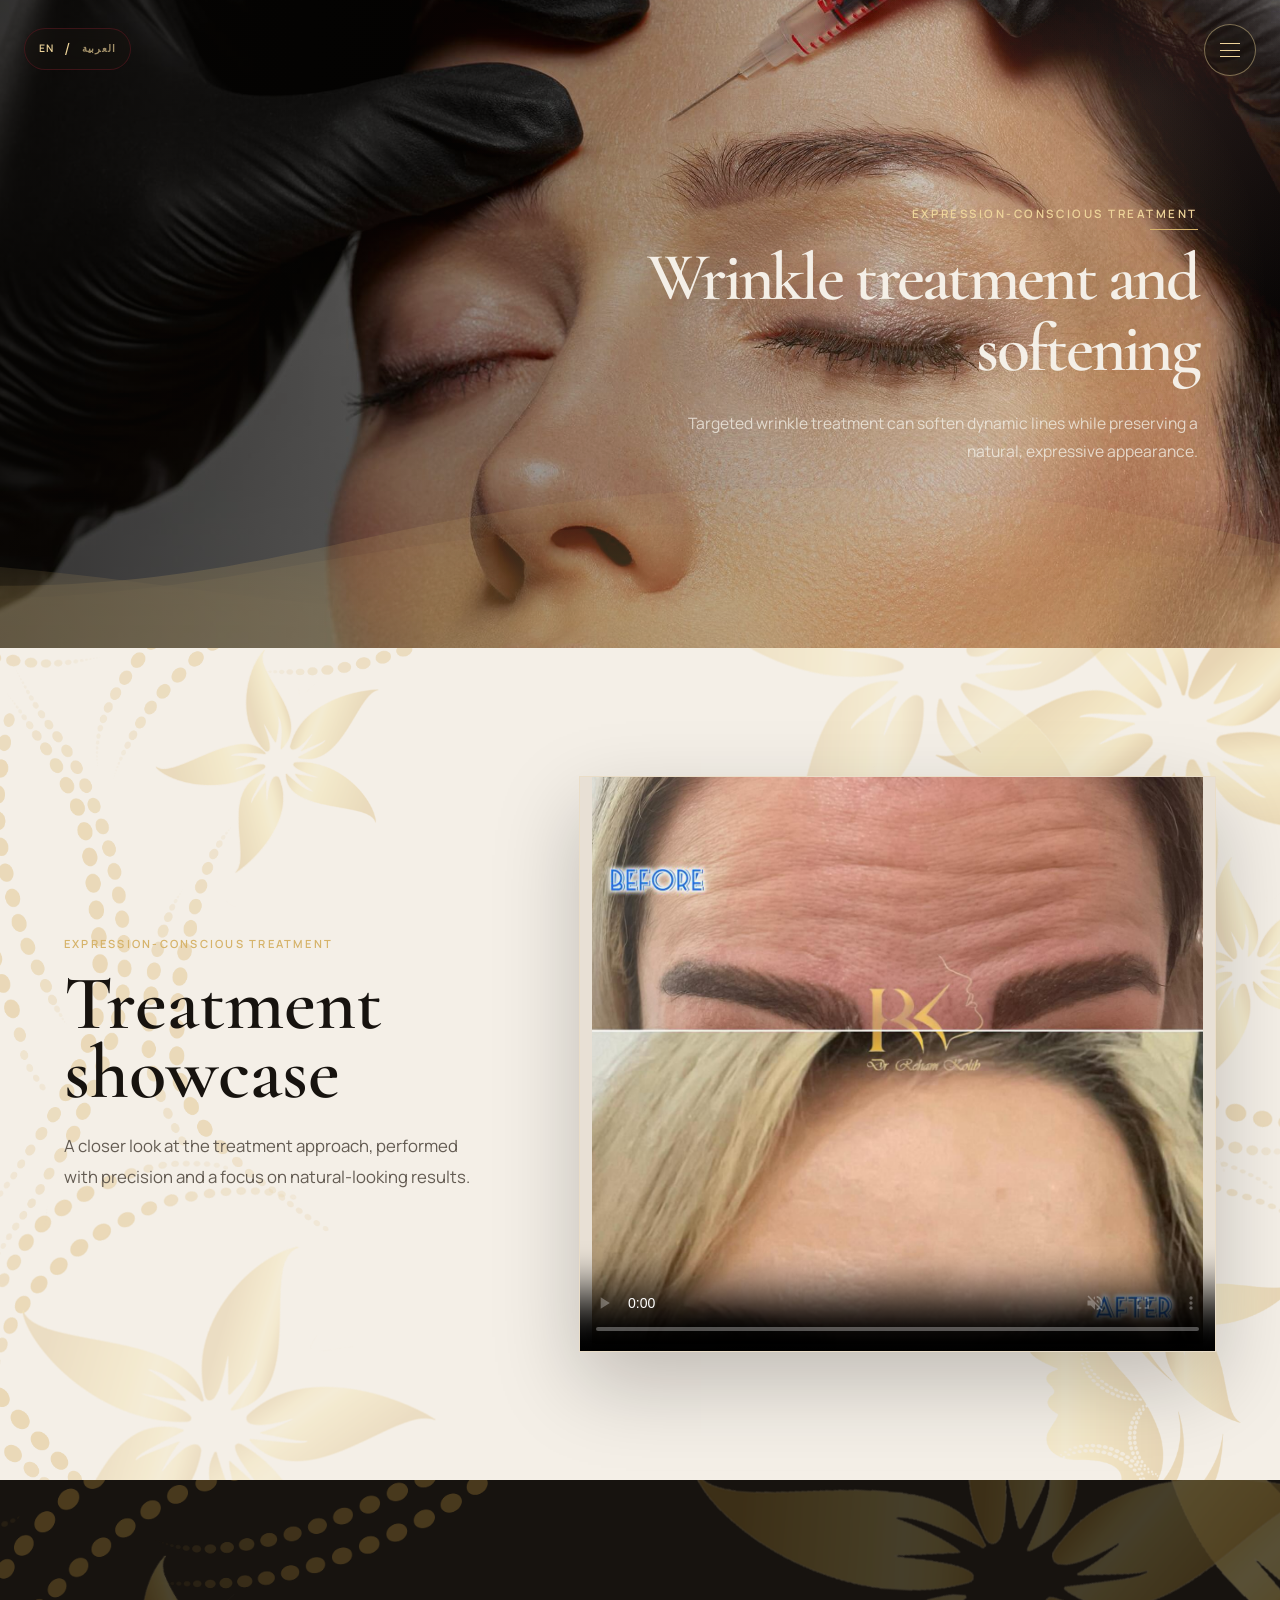
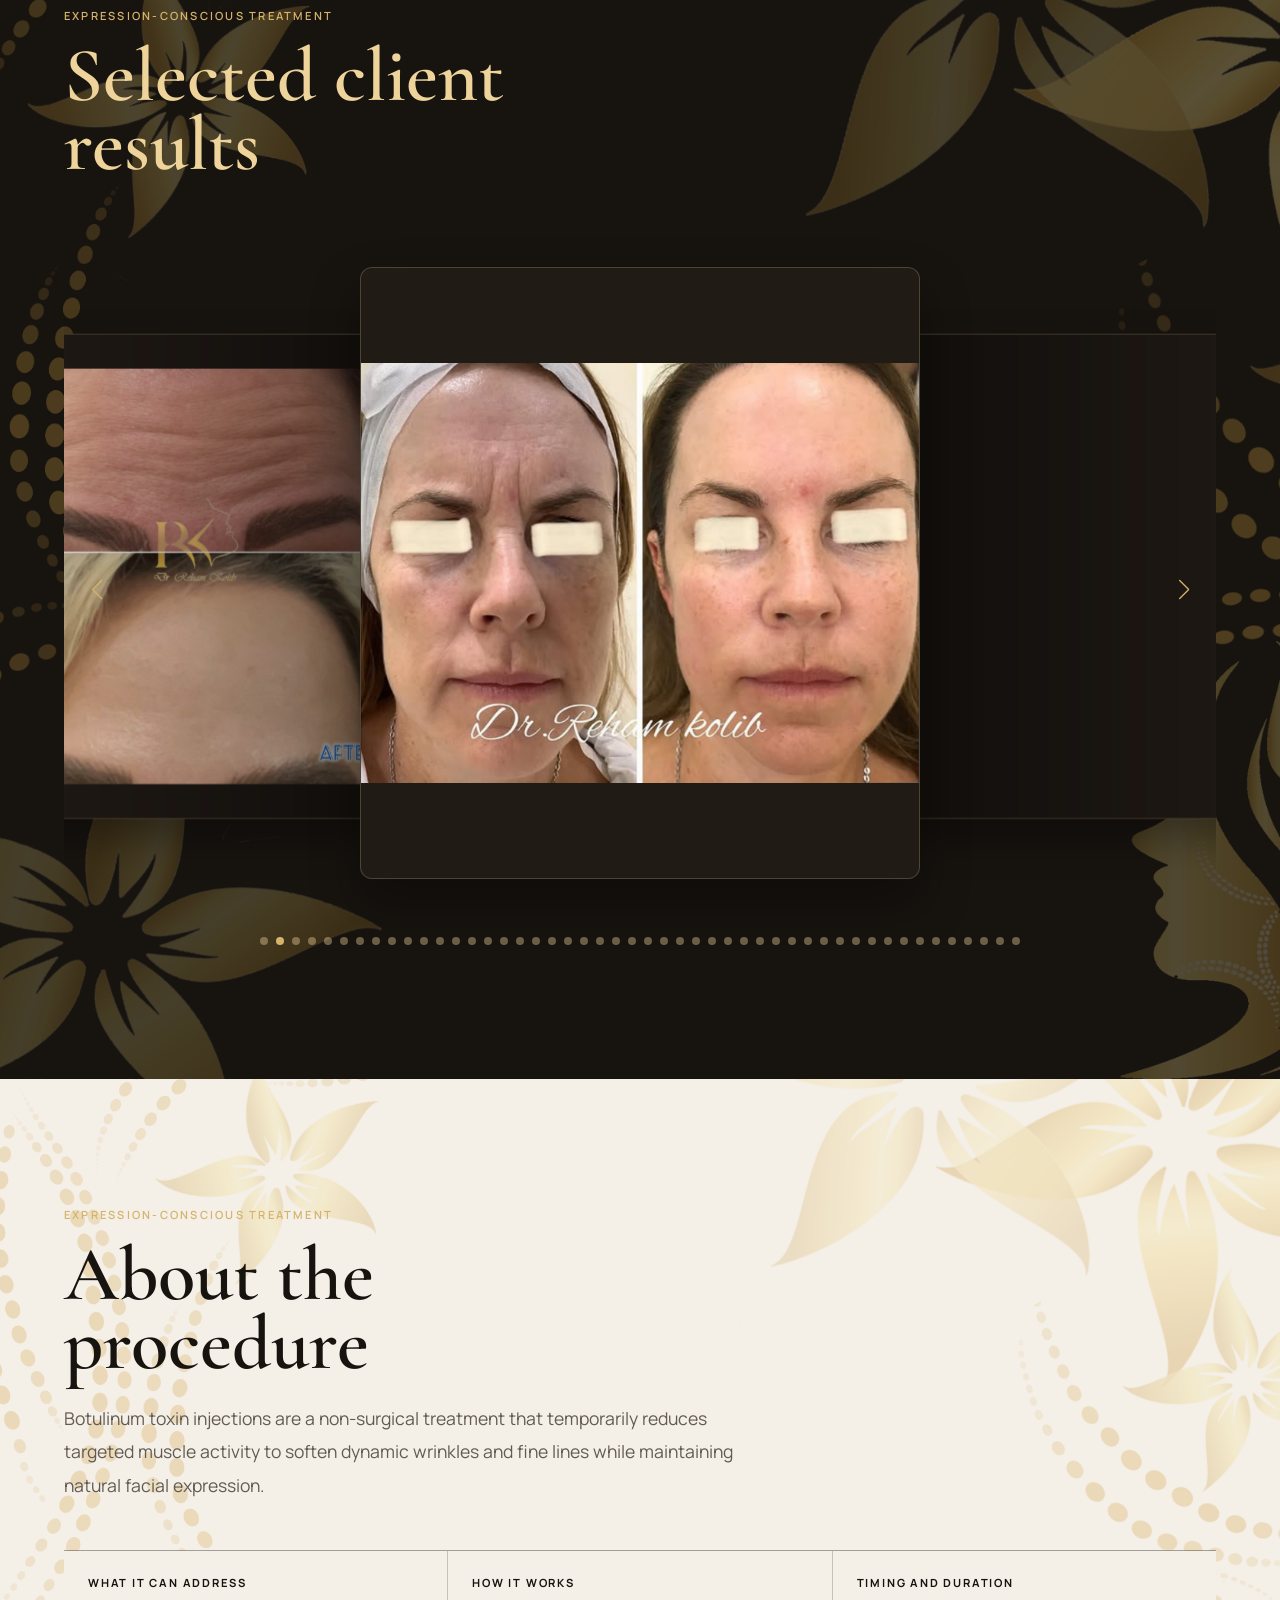
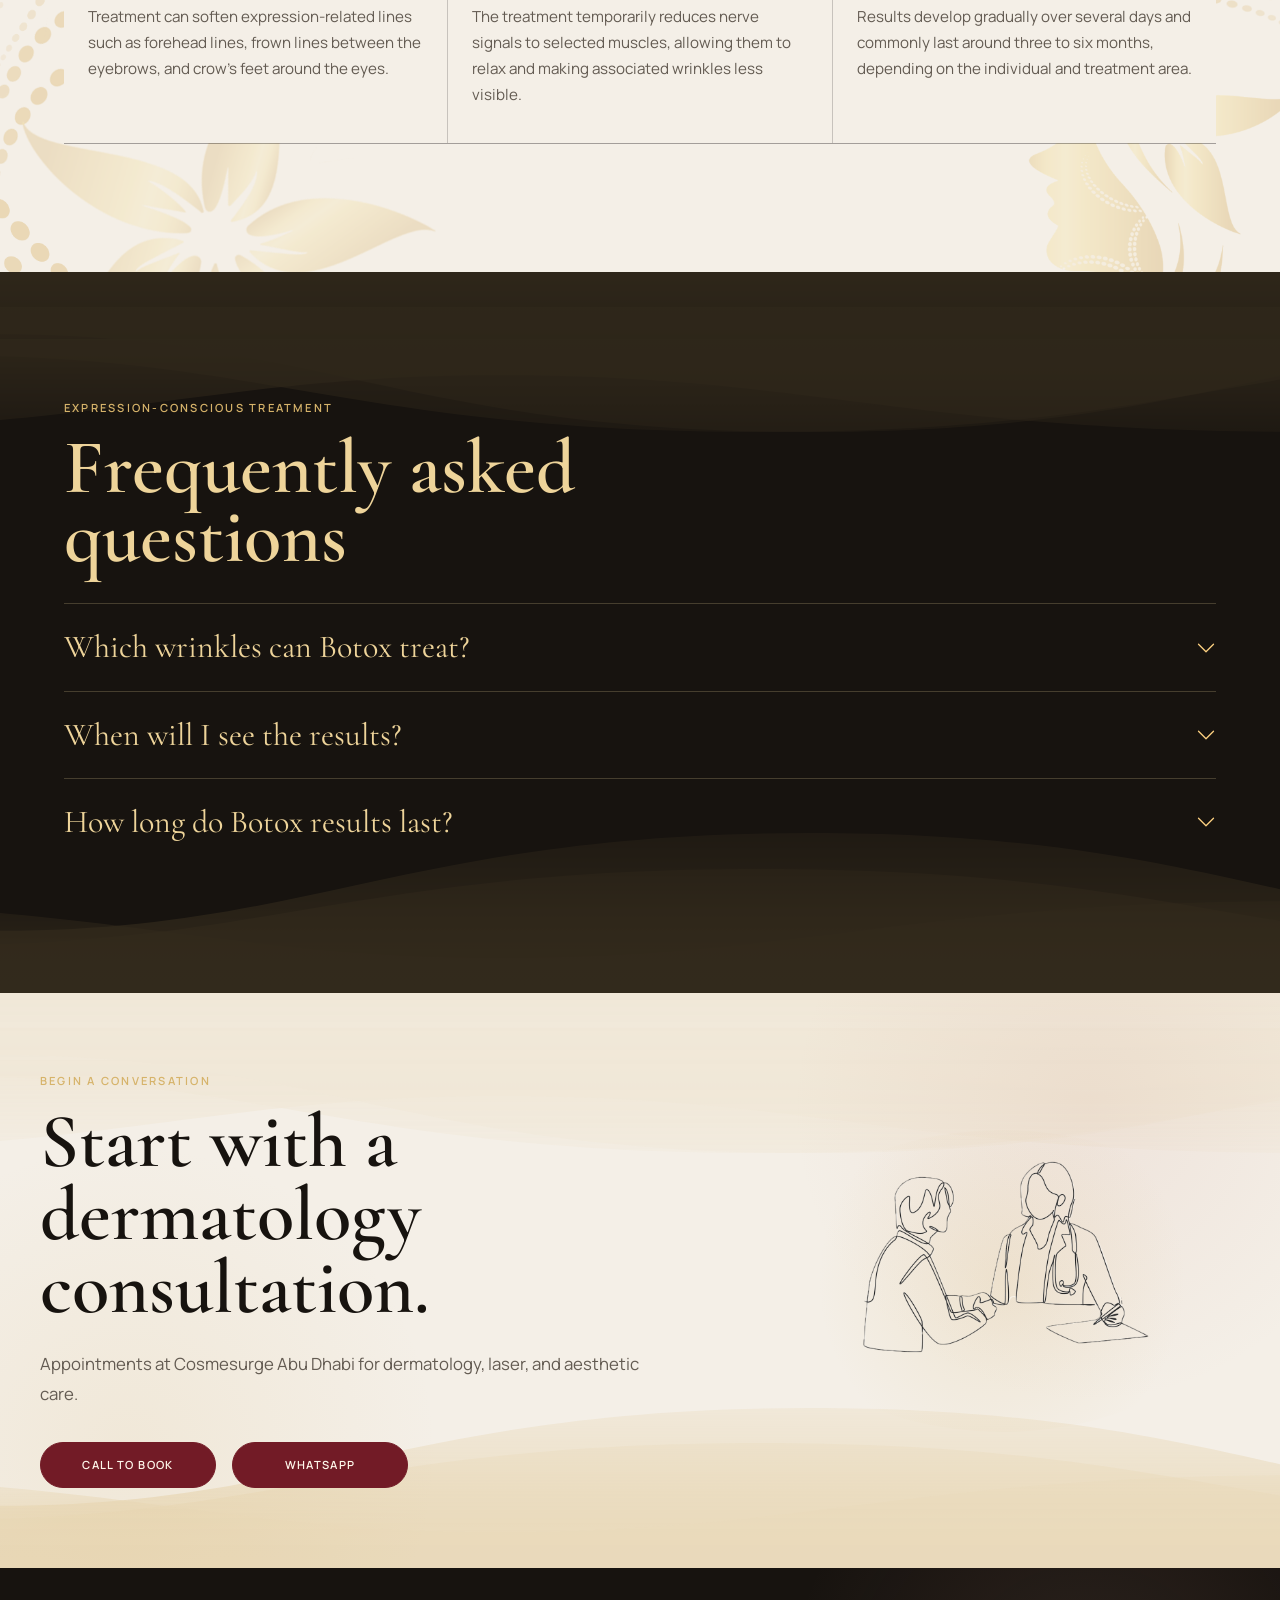
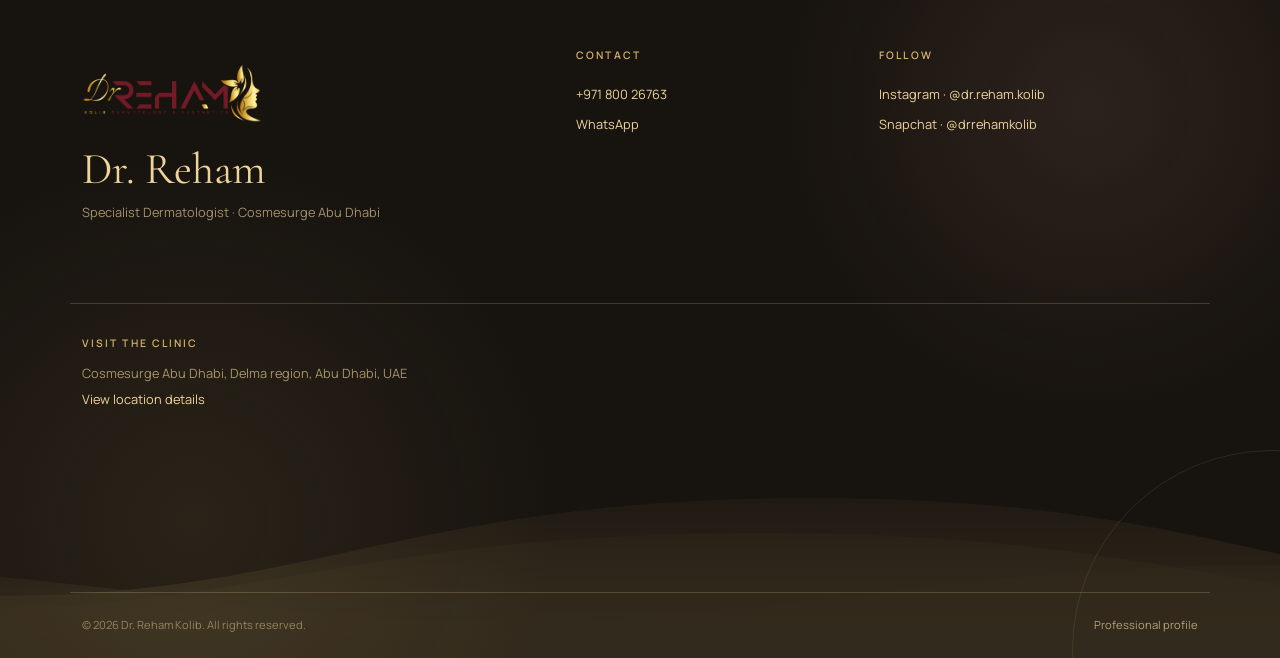
==== commit 7b31c2f3: "index page additions and images addition + styling changes" ====
--- a/botox.html
+++ b/botox.html
@@ -41,7 +41,7 @@
     data-page="botox"
     data-video="images/botox/botox.mp4"
     data-poster="images/botox/botox1.png"
-    data-gallery="images/botox/botox1.png,images/botox/botox2.png,images/botox/botox4.png,images/botox/botox5.png"
+    data-gallery="images/botox/botox1.png,images/botox/botox2.png,images/botox/botox4.png,images/botox/botox5.png,images/botox/Screenshot 2026-10-12 at 13-22-58 Instagram.png,images/botox/Screenshot 2026-10-12 at 13-26-44 Instagram.png,images/botox/Screenshot 2026-10-12 at 13-27-37 Instagram.png,images/botox/Screenshot 2026-10-12 at 13-28-48 Instagram.png,images/botox/Screenshot 2026-10-12 at 13-35-00 Instagram.png,images/botox/Screenshot 2026-10-12 at 13-37-32 Instagram.png,images/botox/Screenshot 2026-10-12 at 13-37-46 Instagram.png,images/botox/Screenshot 2026-10-12 at 13-37-58 Instagram.png,images/botox/Screenshot 2026-10-12 at 13-38-14 Instagram.png,images/botox/Screenshot 2026-10-12 at 13-41-27 Instagram.png,images/botox/Screenshot 2026-10-12 at 13-44-10 Instagram.png,images/botox/ botox3a.png"
 >
 
     <div class="site-loader" role="status" aria-label="Loading">
@@ -180,6 +180,7 @@
             <div
                 id="procedure-carousel"
                 class="procedure-carousel swiper"
+                aria-label="Botox treatment results"
             >
 
                 <div class="swiper-wrapper">
--- a/stylesheet.css
+++ b/stylesheet.css
@@ -4190,4 +4190,376 @@
         inset-inline-end: 0.85rem;
         bottom: 0.85rem;
       }
-    }+    }
+
+.reviews-section,
+.credentials-section {
+    padding: 5rem 0 5.5rem;
+    overflow: hidden;
+    background: var(--ink);
+    color: var(--gold-soft);
+}
+
+.credentials-section {
+    background: var(--paper);
+    color: var(--ink);
+    padding-top: 6.5rem;
+}
+
+.reviews-section__intro,
+.credentials-section__intro {
+    margin-bottom: 3rem;
+}
+
+.reviews-section__intro .section-label {
+    color: var(--gold);
+}
+
+.reviews-section__intro h2,
+.credentials-section__intro h2 {
+    margin: 0 auto 1rem;
+    color: var(--gold-soft);
+    font-family: "Cormorant Garamond", serif;
+    font-size: clamp(2.8rem, 6vw, 5rem);
+    font-weight: 600;
+    line-height: 0.95;
+}
+
+.reviews-section__intro > p:last-child {
+    margin: 0;
+    color: rgba(238, 212, 154, 0.72);
+}
+
+.credentials-section__intro .section-label {
+    color: var(--accent);
+}
+
+.credentials-section__intro h2 {
+    color: var(--ink);
+}
+
+.credentials-section__intro > p:last-child {
+    margin: 0;
+    color: #635b52;
+}
+
+.infinite-carousel {
+    overflow: hidden;
+    direction: ltr;
+    mask-image: linear-gradient(to right, transparent, #000 5%, #000 95%, transparent);
+}
+
+.infinite-carousel:focus-visible {
+    outline: 2px solid var(--gold);
+    outline-offset: -2px;
+}
+
+.infinite-carousel__track,
+.infinite-carousel__group {
+    display: flex;
+    width: max-content;
+    direction: ltr;
+}
+
+.infinite-carousel__track {
+    animation: reviews-marquee 55s linear infinite;
+    will-change: transform;
+}
+
+.infinite-carousel__group {
+    flex: 0 0 auto;
+    gap: 1.25rem;
+    padding-right: 1.25rem;
+}
+
+.infinite-carousel__slide {
+    display: flex;
+    flex: 0 0 auto;
+    align-items: center;
+    justify-content: center;
+    width: max-content;
+    max-width: min(26rem, 70vw);
+    height: 26rem;
+    margin: 0;
+}
+
+.infinite-carousel__slide img {
+    display: block;
+    width: auto;
+    max-width: 100%;
+    height: auto;
+    max-height: 100%;
+    border: 1px solid rgba(214, 179, 106, 0.32);
+    border-radius: 0.65rem;
+    background: #fff;
+    box-shadow: 0 1rem 2.5rem rgba(0, 0, 0, 0.2);
+    object-fit: contain;
+}
+
+.infinite-carousel:hover .infinite-carousel__track,
+.infinite-carousel:focus-within .infinite-carousel__track {
+    animation-play-state: paused;
+}
+
+@keyframes reviews-marquee {
+    to {
+        transform: translateX(-50%);
+    }
+}
+
+@media (max-width: 575.98px) {
+    .reviews-section {
+        padding: 4rem 0;
+    }
+
+    .credentials-section {
+        padding: 5.5rem 0 4rem;
+    }
+
+    .reviews-section__intro,
+    .credentials-section__intro {
+        margin-bottom: 2rem;
+    }
+
+    .infinite-carousel__slide {
+        height: 22rem;
+    }
+}
+
+@media (prefers-reduced-motion: reduce) {
+    .infinite-carousel {
+        overflow-x: auto;
+        mask-image: none;
+        scrollbar-color: var(--gold) var(--ink);
+        scrollbar-width: thin;
+    }
+
+    .infinite-carousel__track {
+        animation: none;
+        will-change: auto;
+    }
+
+    .infinite-carousel__group[aria-hidden="true"] {
+        display: none;
+    }
+}
+
+.credentials-section .infinite-carousel__slide img {
+    border-color: rgba(114, 27, 38, 0.18);
+    box-shadow: 0 1rem 2.5rem rgba(23, 19, 15, 0.12);
+}
+
+.treatment-card__link {
+    display: inline-flex;
+    align-items: center;
+    justify-content: center;
+    align-self: flex-start;
+    gap: 0.85rem;
+    min-height: 3.1rem;
+    margin-top: 1.5rem;
+    padding: 0.75rem 1.25rem;
+    border: 1px solid var(--accent);
+    border-radius: 100px;
+    background: var(--accent);
+    color: var(--cream);
+    font-size: 0.8rem;
+    font-weight: 600;
+    letter-spacing: 0.08em;
+    line-height: 1;
+    text-transform: uppercase;
+    transition: background 220ms ease, border-color 220ms ease, color 220ms ease, transform 220ms ease;
+    text-decoration: none;
+}
+
+.treatment-card__link > span:last-child {
+    font-size: 1.15rem;
+    transition: transform 220ms ease;
+}
+
+.treatment-card:hover .treatment-card__link,
+.treatment-card:focus-visible .treatment-card__link {
+    border-color: #8a3541;
+    background: #8a3541;
+    color: var(--cream);
+    transform: translateY(-2px);
+}
+
+.treatment-card:hover .treatment-card__link > span:last-child,
+.treatment-card:focus-visible .treatment-card__link > span:last-child {
+    transform: translate(2px, -2px);
+}
+
+.treatment-card--dark .treatment-card__link {
+    border-color: #9b535d;
+    background: #8a3541;
+}
+
+.treatment-card--dark:hover .treatment-card__link,
+.treatment-card--dark:focus-visible .treatment-card__link {
+    border-color: #a75d67;
+    background: #a75d67;
+}
+
+.project__actions .treatment-result__link {
+    flex: 1 1 100%;
+    justify-content: space-between;
+    width: min(100%, 26rem);
+    min-height: 3.6rem;
+    margin: 0 0 0.5rem;
+    font-size: 0.9rem;
+}
+
+.project--dark .treatment-result__link {
+    border-color: #9b535d;
+    background: #8a3541;
+    color: var(--cream);
+}
+
+.project--dark .treatment-result__link:hover,
+.project--dark .treatment-result__link:focus-visible {
+    border-color: #a75d67;
+    background: #a75d67;
+    color: var(--cream);
+}
+
+.home-contact__actions .book-button,
+.home-contact__actions .text-link {
+    border-color: var(--accent);
+    background: var(--accent);
+    color: var(--cream);
+}
+
+.home-contact__actions .book-button:hover,
+.home-contact__actions .book-button:focus-visible,
+.home-contact__actions .text-link:hover,
+.home-contact__actions .text-link:focus-visible {
+    border-color: #8a3541;
+    background: #8a3541;
+    color: var(--cream);
+}
+
+.procedure-carousel {
+    width: min(100%, 1480px);
+    max-width: none;
+    padding-block: 2.5rem 4.5rem;
+}
+
+.procedure-carousel .swiper-slide {
+    width: min(52vw, 560px);
+    height: clamp(32rem, 68vh, 48rem);
+    border: 1px solid rgba(238, 212, 154, 0.22);
+    border-radius: 0.75rem;
+    background: #211b16;
+}
+
+.procedure-carousel .swiper-slide img {
+    object-fit: contain;
+}
+
+.filler-face-intro {
+    display: grid;
+    grid-template-columns: minmax(0, 1fr) minmax(18rem, 0.9fr);
+    align-items: center;
+    gap: clamp(2rem, 6vw, 5rem);
+    padding: clamp(3.5rem, 7vw, 6rem) max(1.5rem, calc((100% - 76rem) / 2));
+    background: var(--paper);
+}
+
+.filler-face-intro__content {
+    max-width: 42rem;
+}
+
+.filler-face-intro__content .section-label {
+    color: var(--accent);
+}
+
+.filler-face-intro__content h2 {
+    margin: 0 0 1.25rem;
+    color: var(--ink);
+    font-family: "Cormorant Garamond", serif;
+    font-size: clamp(2.8rem, 5vw, 4.5rem);
+    font-weight: 600;
+    line-height: 0.95;
+}
+
+.filler-face-intro__content > p:not(.section-label) {
+    margin: 0;
+    color: #635b52;
+    line-height: 1.8;
+}
+
+.filler-face-intro__note {
+    display: inline-flex;
+    margin-top: 1.25rem;
+    padding: 0.65rem 0.9rem;
+    border-left: 3px solid var(--accent);
+    background: rgba(114, 27, 38, 0.08);
+    color: var(--accent);
+    font-size: 0.82rem;
+    font-weight: 600;
+}
+
+.filler-face-intro__images {
+    display: grid;
+    grid-template-columns: repeat(2, minmax(0, 1fr));
+    align-items: center;
+    gap: 0.75rem;
+    min-height: 22rem;
+    padding: 1rem 0;
+}
+
+.filler-face-intro__images img {
+    display: block;
+    width: 100%;
+    height: 17rem;
+    border: 0.5rem solid var(--cream);
+    border-radius: 0.65rem;
+    box-shadow: 0 1.2rem 2.5rem rgba(23, 19, 15, 0.16);
+    object-fit: cover;
+}
+
+.filler-face-intro__images img:first-child {
+    transform: rotate(-5deg);
+}
+
+.filler-face-intro__images img:last-child {
+    transform: rotate(4deg);
+}
+
+@media (max-width: 768px) {
+    .procedure-carousel .swiper-slide {
+        width: 82vw;
+        height: min(68vh, 38rem);
+    }
+
+    .filler-face-intro {
+        grid-template-columns: 1fr;
+        padding: 3.5rem 1.25rem;
+    }
+
+    .filler-face-intro__images {
+        width: min(100%, 34rem);
+        min-height: 18rem;
+        margin: 0 auto;
+    }
+}
+
+@media (max-width: 575.98px) {
+    .procedure-carousel {
+        padding-block: 1.5rem 3.5rem;
+    }
+
+    .procedure-carousel .swiper-slide {
+        width: 86vw;
+        height: min(64vh, 32rem);
+    }
+
+    .filler-face-intro__images {
+        min-height: 14rem;
+    }
+
+    .filler-face-intro__images img {
+        height: clamp(11rem, 46vw, 14rem);
+        border-width: 0.35rem;
+    }
+}
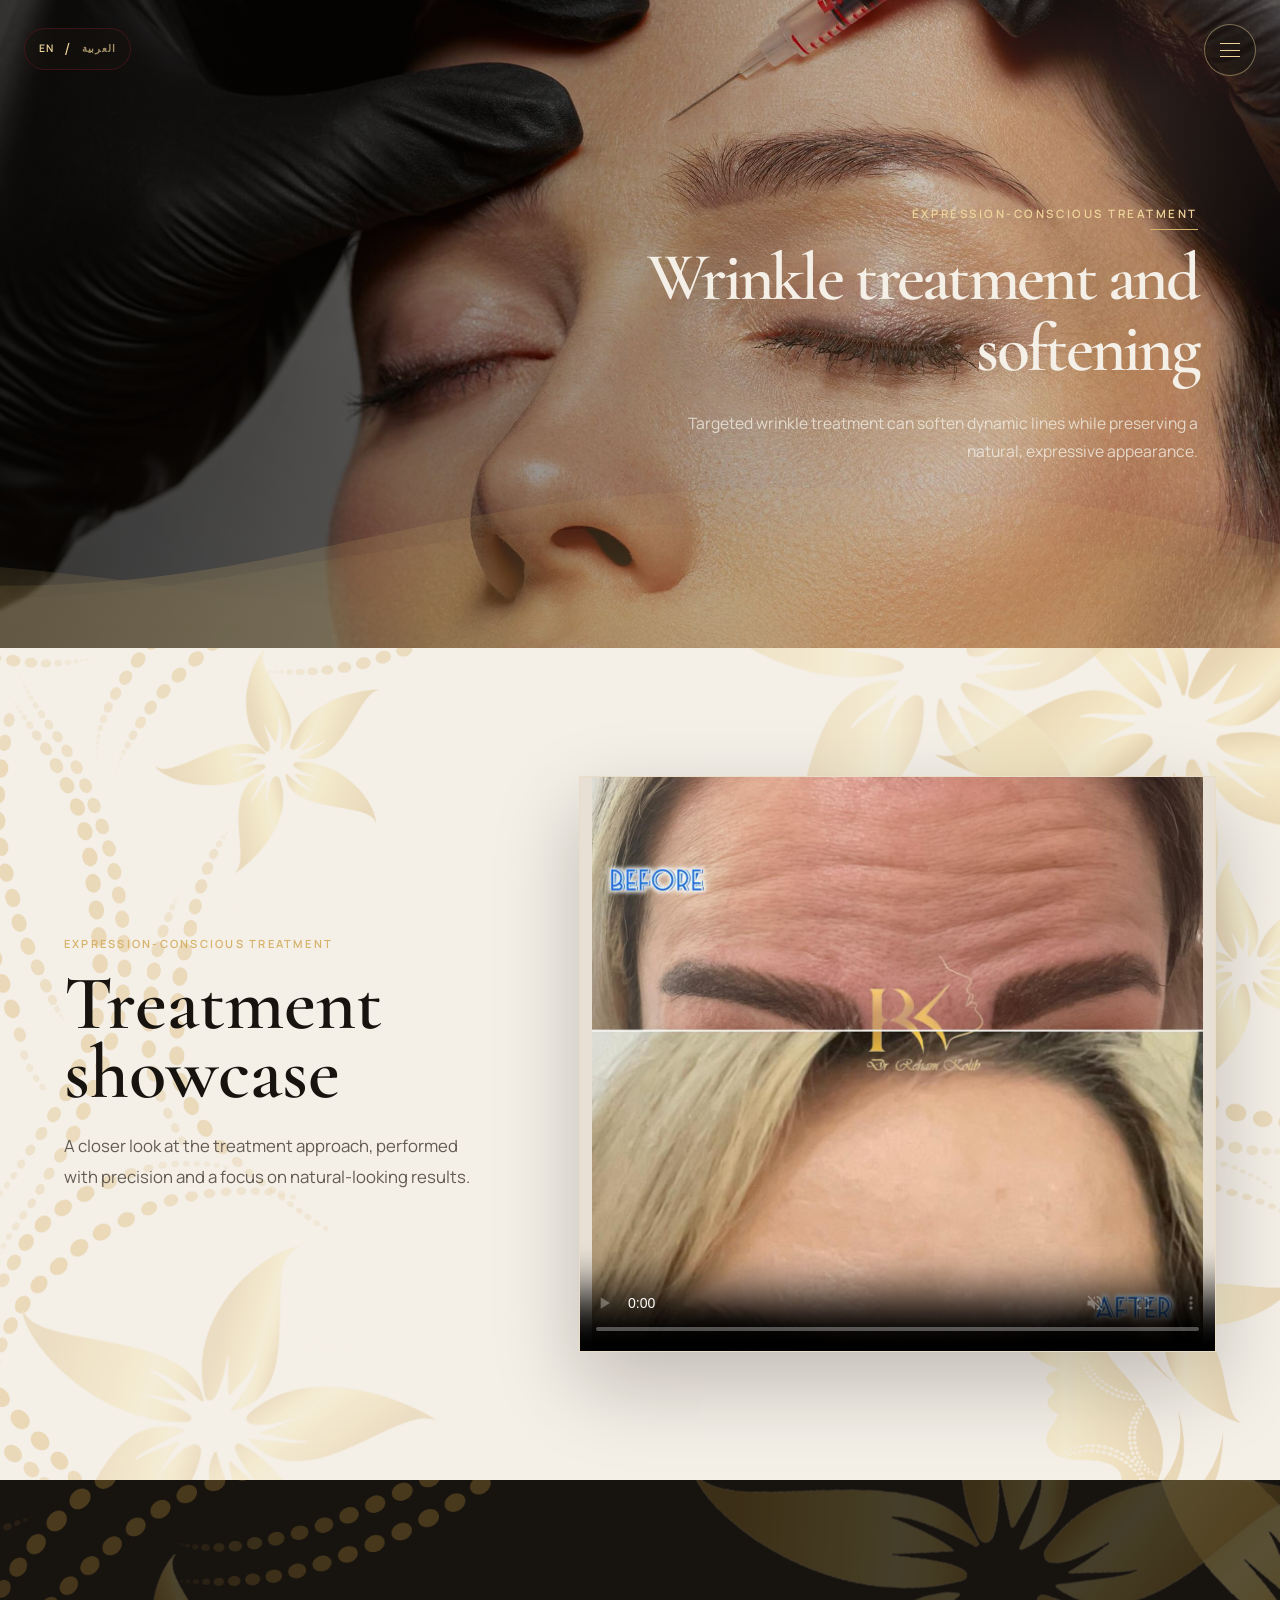
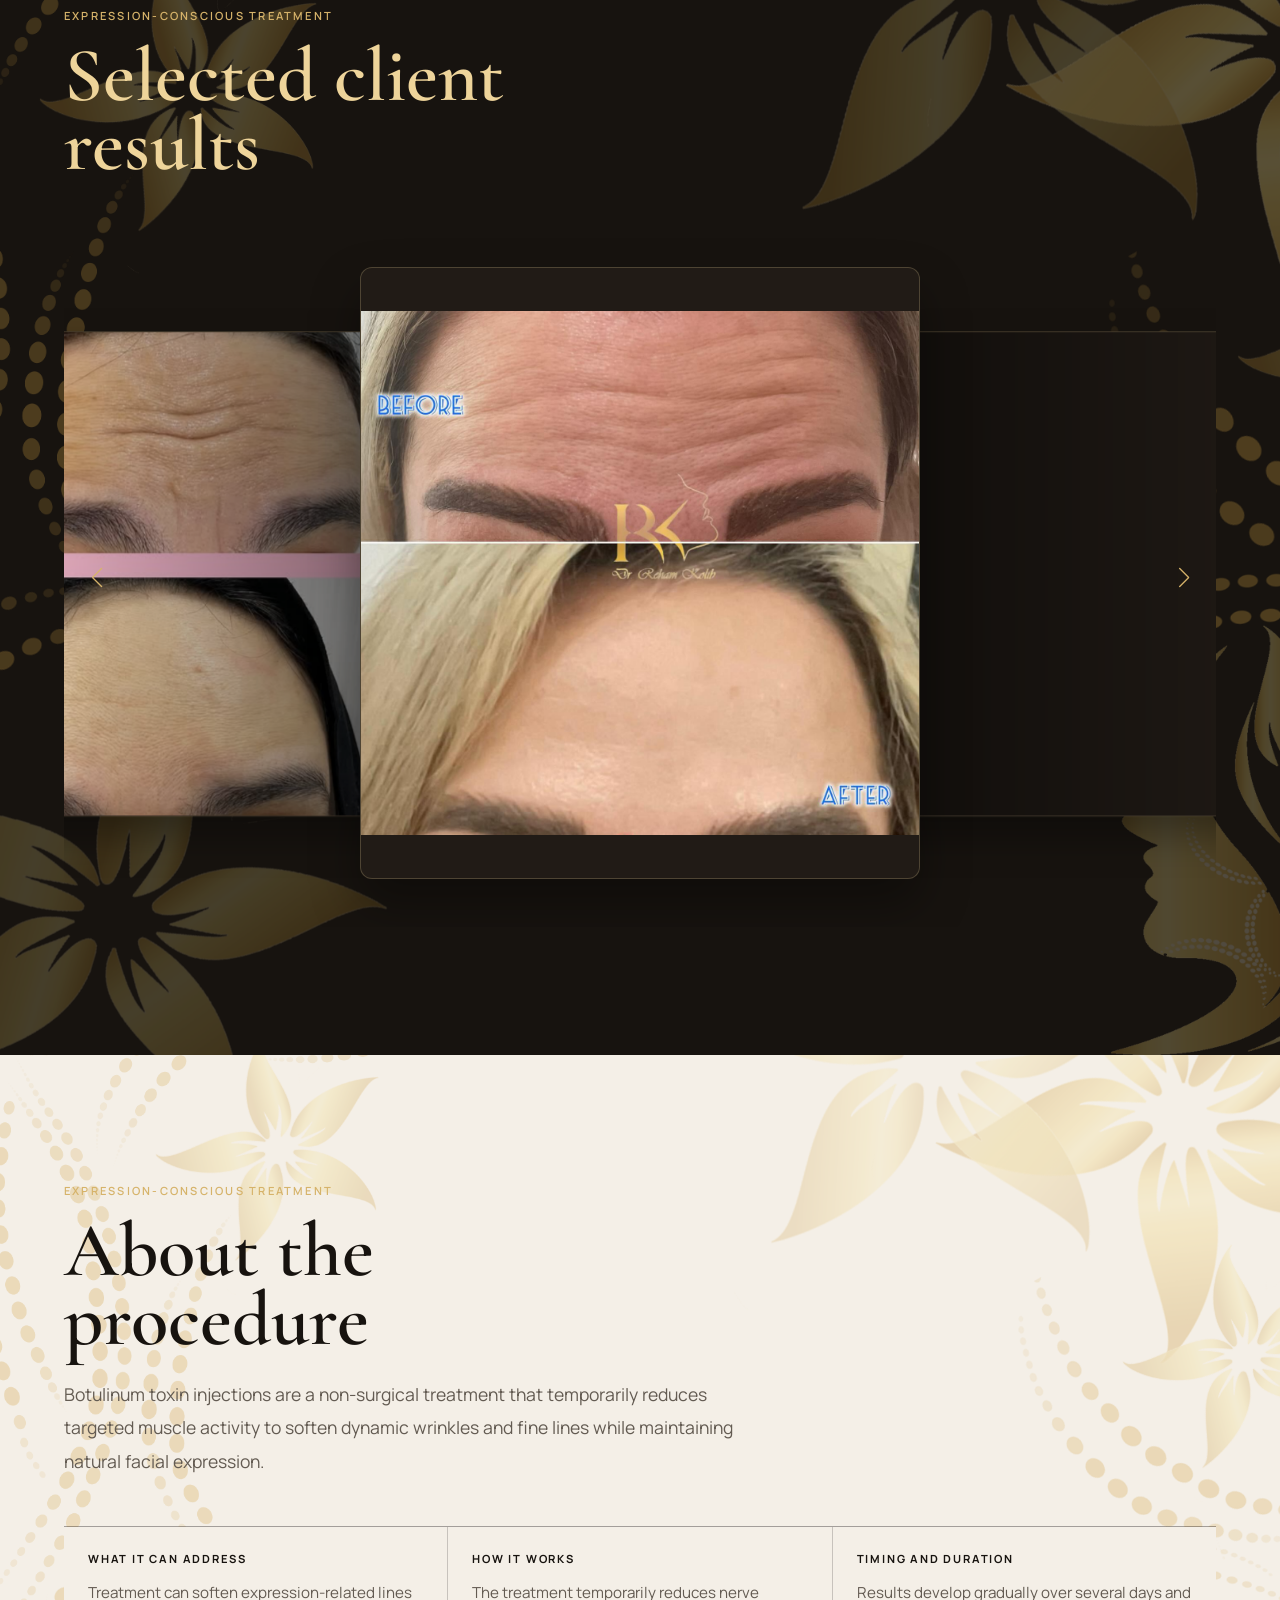
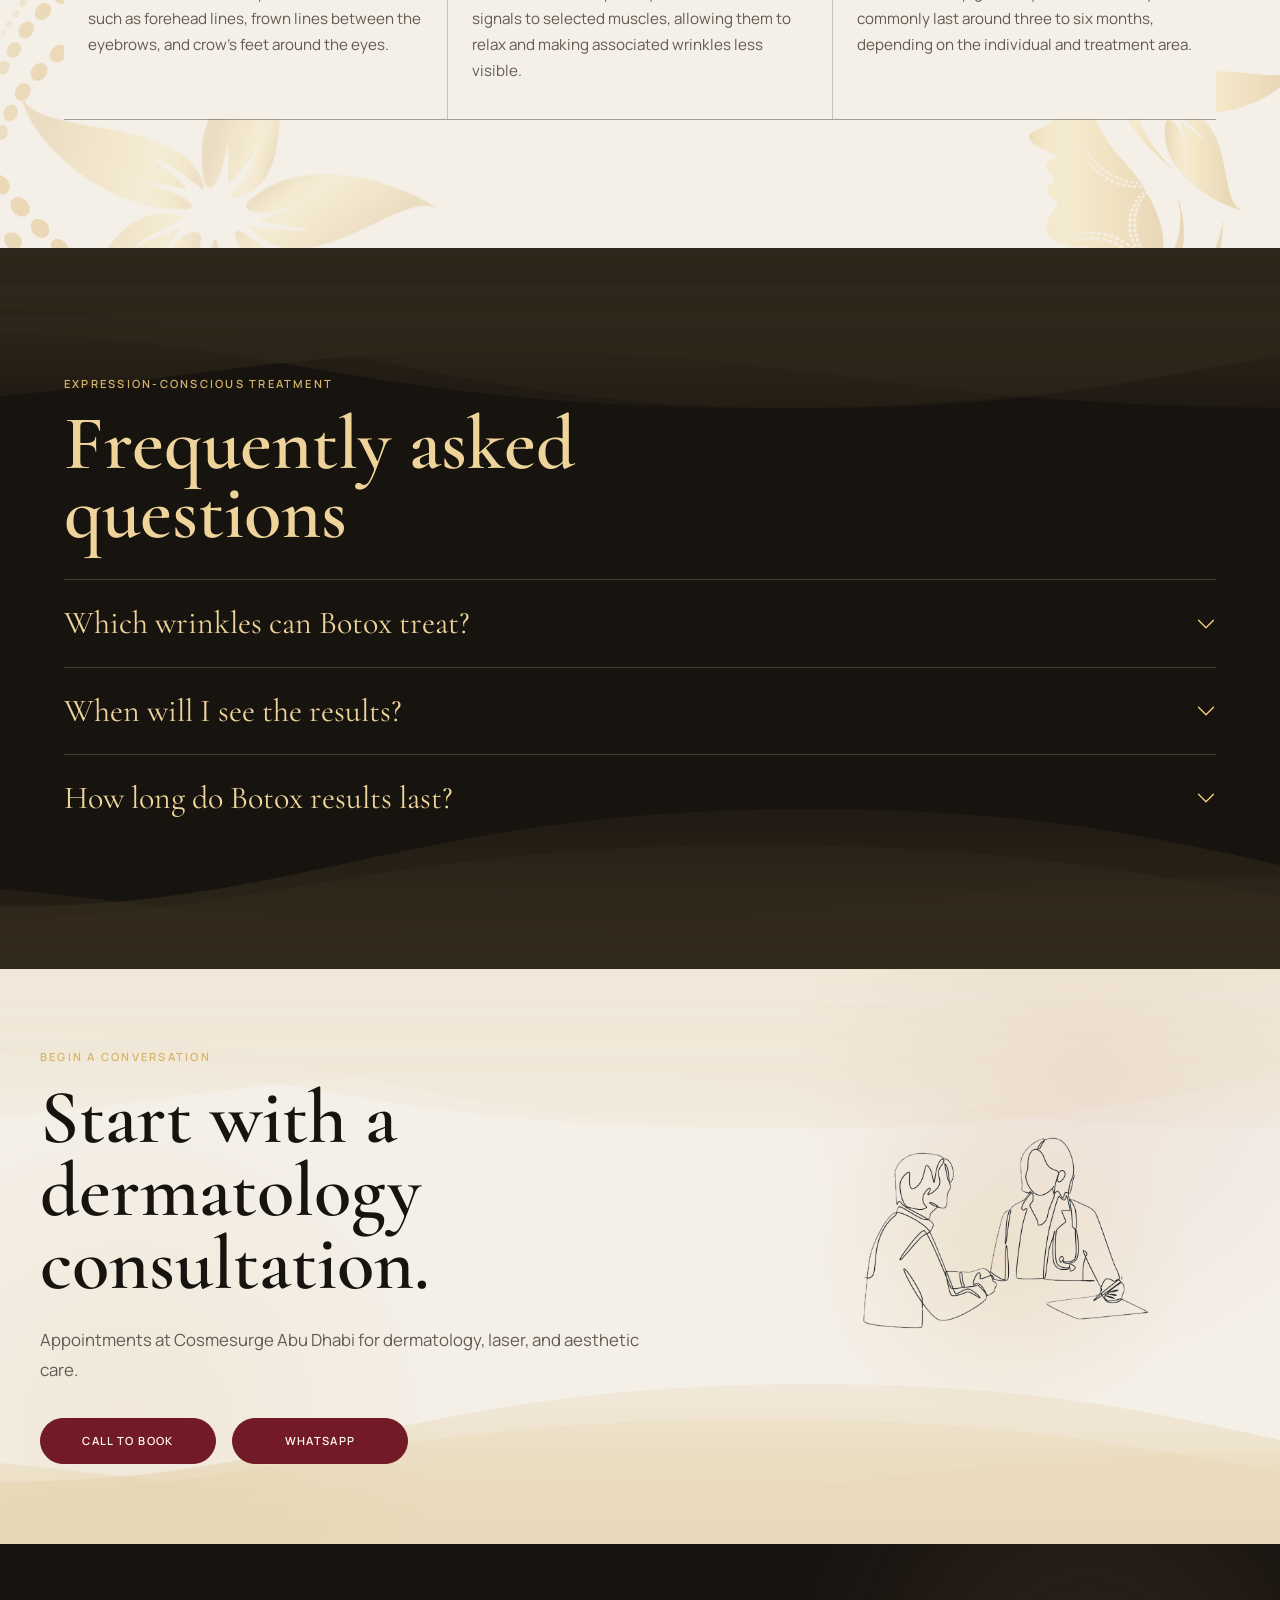
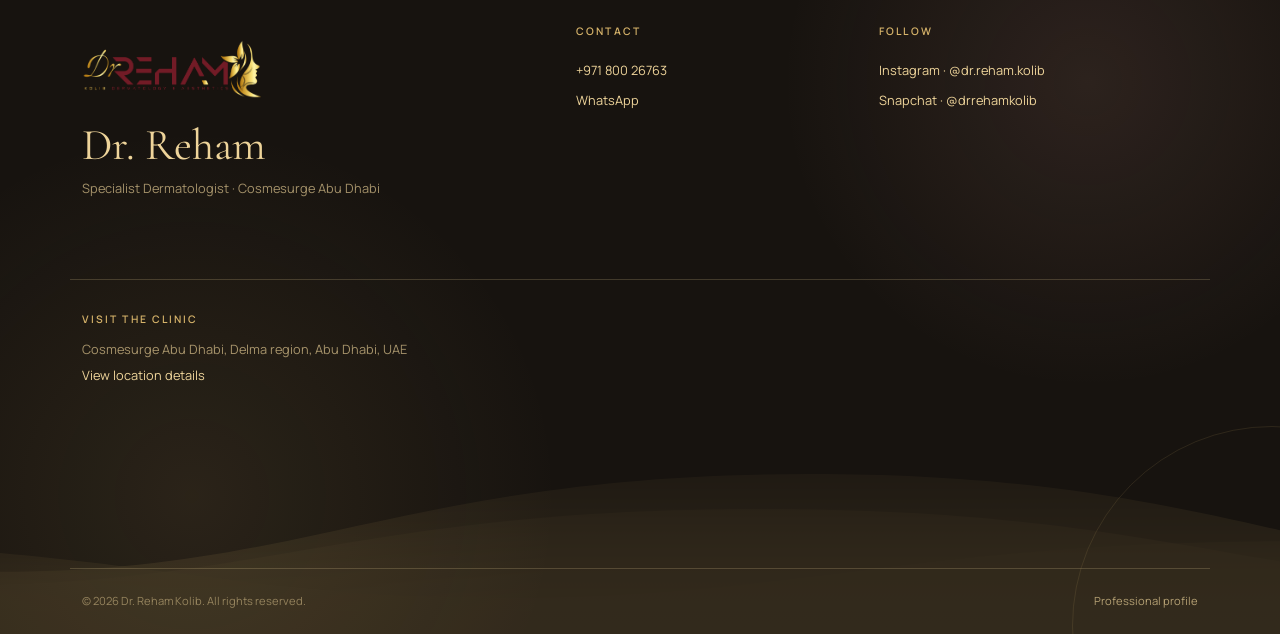
==== commit 0b156bc5: "swiper pagination hidden + hamburger conflict" ====
--- a/botox.html
+++ b/botox.html
@@ -188,10 +188,6 @@
                 </div>
 
 
-                <!-- Pagination -->
-                <div class="swiper-pagination"></div>
-
-
                 <!-- Navigation -->
                 <div
                     class="swiper-button-prev"
--- a/stylesheet.css
+++ b/stylesheet.css
@@ -1220,7 +1220,7 @@
     width: 100%;
     max-width: 1100px;
     margin: 3rem auto 0;
-    padding: 2rem 0 4rem;
+    padding: 2rem 0;
     overflow: hidden;
 }
 
@@ -1252,19 +1252,7 @@
 /* Pagination */
 
 .procedure-carousel .swiper-pagination {
-    bottom: 0;
-}
-
-.procedure-carousel .swiper-pagination-bullet {
-    width: 8px;
-    height: 8px;
-    background: var(--gold-soft);
-    opacity: 0.4;
-}
-
-.procedure-carousel .swiper-pagination-bullet-active {
-    opacity: 1;
-    background: var(--gold);
+    display: none;
 }
 
 /* Arrows */
@@ -1287,7 +1275,7 @@
 
     .procedure-carousel {
         width: 100%;
-        padding: 1.5rem 0 3.5rem;
+        padding: 1.5rem 0 2rem;
     }
 
     .procedure-carousel .swiper-slide {
@@ -1324,6 +1312,28 @@
 }
 #procedure-image-modal .carousel-control-prev, #procedure-image-modal .carousel-control-next {
   width:12%
+}
+body.modal-open .menu-toggle,
+body.image-modal-open .menu-toggle,
+body:has(#procedure-image-modal.show) .menu-toggle {
+  display: none !important;
+}
+#procedure-image-modal .btn-close {
+  z-index: 1060;
+  width: 2.75rem;
+  height: 2.75rem;
+  padding: 0.75rem;
+  background-color: rgba(23, 19, 15, 0.65);
+  border: 1px solid rgba(238, 212, 154, 0.35);
+  border-radius: 50%;
+  opacity: 0.9;
+  transition: opacity 200ms ease, transform 200ms ease, background-color 200ms ease;
+}
+#procedure-image-modal .btn-close:hover,
+#procedure-image-modal .btn-close:focus-visible {
+  opacity: 1;
+  transform: scale(1.08);
+  background-color: rgba(23, 19, 15, 0.9);
 }
 .procedure-faq {
   width:100%;
@@ -4247,6 +4257,14 @@
     overflow: hidden;
     direction: ltr;
     mask-image: linear-gradient(to right, transparent, #000 5%, #000 95%, transparent);
+    touch-action: pan-y;
+    -webkit-user-select: none;
+    user-select: none;
+    cursor: grab;
+}
+
+.infinite-carousel:active {
+    cursor: grabbing;
 }
 
 .infinite-carousel:focus-visible {
@@ -4294,6 +4312,9 @@
     background: #fff;
     box-shadow: 0 1rem 2.5rem rgba(0, 0, 0, 0.2);
     object-fit: contain;
+    -webkit-user-drag: none;
+    user-drag: none;
+    pointer-events: none;
 }
 
 .infinite-carousel:hover .infinite-carousel__track,
@@ -4441,7 +4462,7 @@
 .procedure-carousel {
     width: min(100%, 1480px);
     max-width: none;
-    padding-block: 2.5rem 4.5rem;
+    padding-block: 2.5rem 3rem;
 }
 
 .procedure-carousel .swiper-slide {
@@ -4546,7 +4567,7 @@
 
 @media (max-width: 575.98px) {
     .procedure-carousel {
-        padding-block: 1.5rem 3.5rem;
+        padding-block: 1.5rem 2rem;
     }
 
     .procedure-carousel .swiper-slide {
